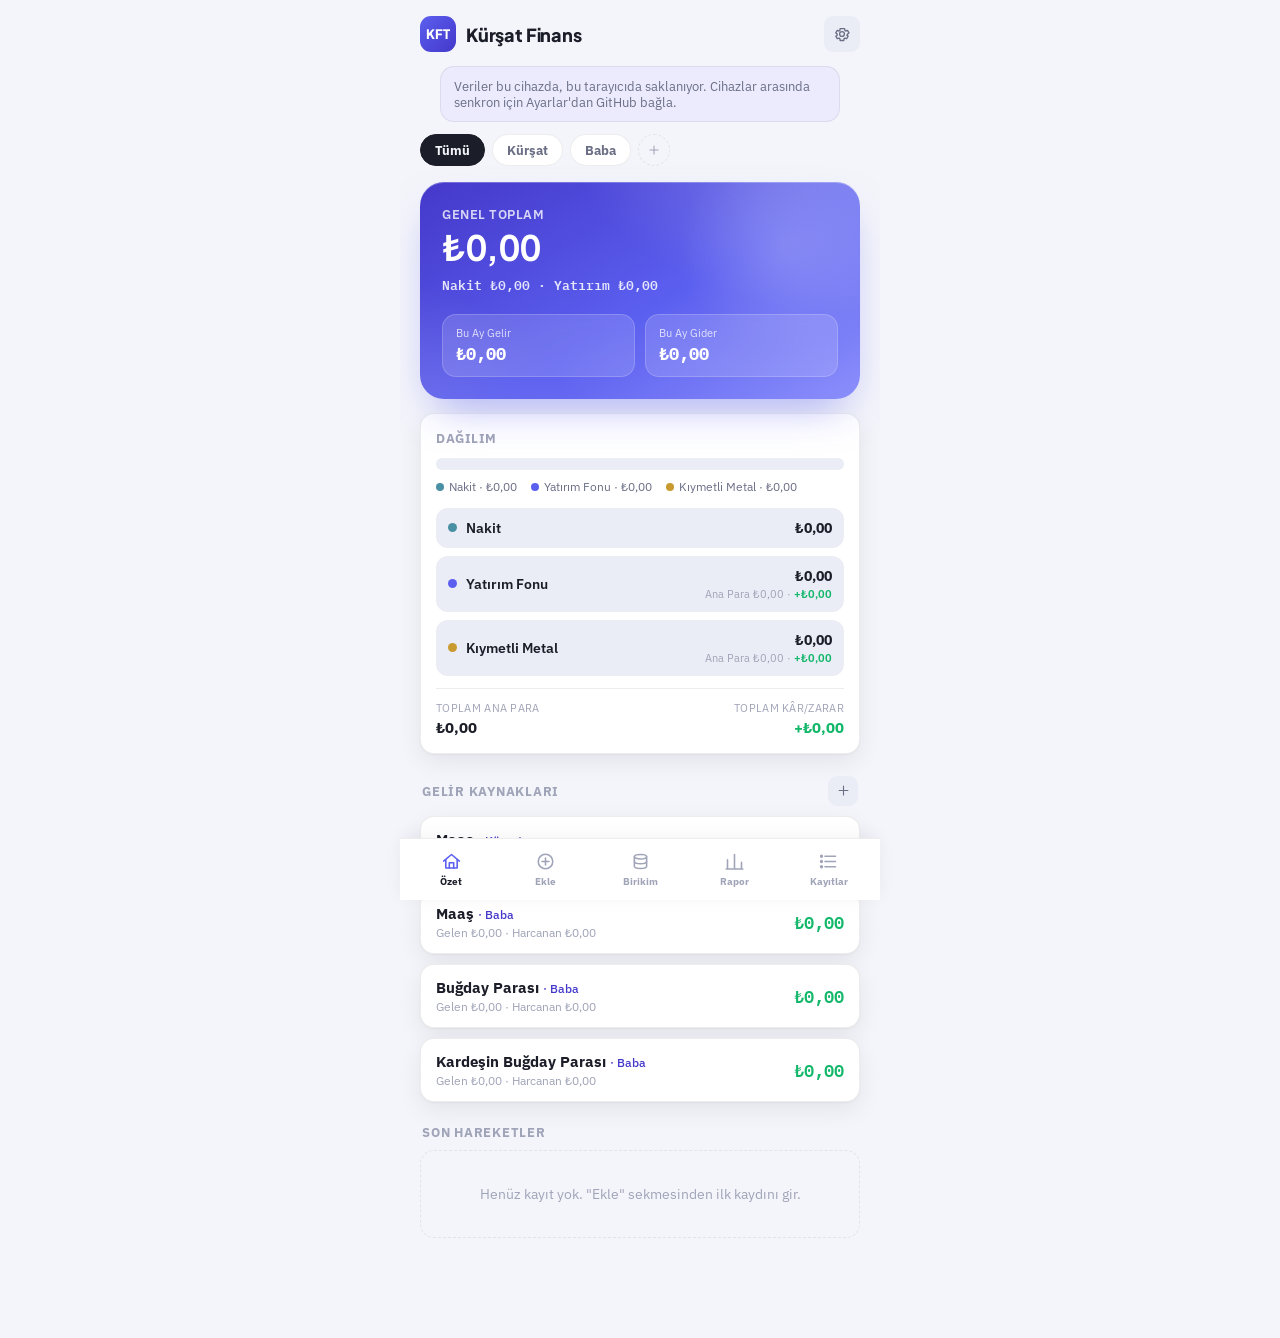
==== index.html @ 7dcbd7bb "Add files via upload" ====
<!doctype html>
<html lang="tr">
<head>
<meta charset="UTF-8">
<meta name="viewport" content="width=device-width, initial-scale=1.0, maximum-scale=1.0, user-scalable=no, viewport-fit=cover">
<meta name="apple-mobile-web-app-capable" content="yes">
<meta name="apple-mobile-web-app-status-bar-style" content="black-translucent">
<meta name="apple-mobile-web-app-title" content="KFT">
<meta name="mobile-web-app-capable" content="yes">
<meta name="theme-color" content="#5B5FEF">
<link rel="apple-touch-icon" href="[data-uri]">
<title>Kürşat Finans Takip</title>
<style>
@import url('https://fonts.googleapis.com/css2?family=Plus+Jakarta+Sans:wght@500;600;700;800&family=IBM+Plex+Sans:wght@400;500;600&family=IBM+Plex+Mono:wght@500;600&display=swap');

:root{
  --bg:#F4F5FA;
  --surface:#FFFFFF;
  --surface-2:#EBEDF6;
  --ink:#1B1D28;
  --ink-soft:#6B6F86;
  --ink-faint:#A0A4B8;
  --hairline:rgba(27,29,40,0.08);
  --accent:#5B5FEF;
  --accent-ink:#4438CA;
  --accent-soft:#ECEBFE;
  --income:#12B76A;
  --income-soft:#E7F9F1;
  --expense:#F04438;
  --expense-soft:#FDECEB;
  --gold:#C99A2E;
  --gold-ink:#8A6A1E;
  --gold-soft:#FBF3DD;
  --cash:#4A90A4;
  --cash-soft:#E6F2F5;
  --radius:20px;
  --radius-sm:14px;
  --shadow:0 1px 2px rgba(16,17,28,0.04), 0 8px 24px rgba(16,17,28,0.07);
  color-scheme: light;
}
@media (prefers-color-scheme: dark){
  :root:not([data-theme="light"]){
    --bg:#12131C;
    --surface:#1B1D2A;
    --surface-2:#242637;
    --ink:#EDEEF7;
    --ink-soft:#9498B0;
    --ink-faint:#5C5F76;
    --hairline:rgba(237,238,247,0.09);
    --accent:#8B8FFB;
    --accent-ink:#B4B7FD;
    --accent-soft:#25275A;
    --income:#3DD68C;
    --income-soft:#123322;
    --expense:#FF6B61;
    --expense-soft:#3A1817;
    --gold:#E4B94F;
    --gold-ink:#F2CD73;
    --gold-soft:#3A2E12;
    --cash:#6FC3D9;
    --cash-soft:#123238;
    --shadow:0 1px 2px rgba(0,0,0,0.35), 0 10px 30px rgba(0,0,0,0.4);
    color-scheme: dark;
  }
}
:root[data-theme="dark"]{
  --bg:#12131C;
  --surface:#1B1D2A;
  --surface-2:#242637;
  --ink:#EDEEF7;
  --ink-soft:#9498B0;
  --ink-faint:#5C5F76;
  --hairline:rgba(237,238,247,0.09);
  --accent:#8B8FFB;
  --accent-ink:#B4B7FD;
  --accent-soft:#25275A;
  --income:#3DD68C;
  --income-soft:#123322;
  --expense:#FF6B61;
  --expense-soft:#3A1817;
  --gold:#E4B94F;
  --gold-ink:#F2CD73;
  --gold-soft:#3A2E12;
  --cash:#6FC3D9;
  --cash-soft:#123238;
  --shadow:0 1px 2px rgba(0,0,0,0.35), 0 10px 30px rgba(0,0,0,0.4);
  color-scheme: dark;
}

*{box-sizing:border-box;}
html,body{margin:0;padding:0;}
body{
  background:var(--bg);
  color:var(--ink);
  font-family:'IBM Plex Sans', system-ui, sans-serif;
  -webkit-font-smoothing:antialiased;
  padding-bottom: env(safe-area-inset-bottom);
}
.num{font-family:'IBM Plex Mono', ui-monospace, monospace; font-variant-numeric: tabular-nums; font-feature-settings:"tnum" 1;}
h1,h2,h3,.display{font-family:'Plus Jakarta Sans', system-ui, sans-serif; font-weight:700;}

#app{max-width:480px;margin:0 auto;min-height:100vh;position:relative;display:flex;flex-direction:column;}

.topbar{
  display:flex;align-items:center;justify-content:space-between;
  padding:16px 20px 10px;
}
.brand{display:flex;align-items:center;gap:10px;}
.brand-mark{
  width:36px;height:36px;border-radius:11px;background:linear-gradient(135deg, var(--accent), var(--accent-ink));color:#fff;
  display:flex;align-items:center;justify-content:center;font-family:'Plus Jakarta Sans',sans-serif;font-weight:800;font-size:13px;flex:none;letter-spacing:0.02em;
}
.brand-name{font-family:'Plus Jakarta Sans',sans-serif;font-weight:800;font-size:18px;letter-spacing:-0.01em;}
.topbar .icon-btn{width:36px;height:36px;}
.topbar .icon-btn svg{width:18px;height:18px;}

main{flex:1;padding:4px 20px 100px;overflow-x:hidden;}
.view{display:none;}
.view.active{display:block;animation:fadein .18s ease;}
@keyframes fadein{from{opacity:0;transform:translateY(4px)}to{opacity:1;transform:none}}

.section-title{
  font-size:12.5px;font-weight:700;text-transform:uppercase;letter-spacing:0.06em;
  color:var(--ink-faint);margin:22px 2px 10px;
}
.section-title:first-child{margin-top:6px;}

.hero{
  position:relative; overflow:hidden; isolation:isolate;
  background:
    radial-gradient(130% 160% at 105% -25%, rgba(255,255,255,0.30), rgba(255,255,255,0) 55%),
    radial-gradient(90% 130% at -15% 115%, rgba(255,255,255,0.18), rgba(255,255,255,0) 55%),
    linear-gradient(150deg, var(--accent-ink) 0%, var(--accent) 55%, #8B8FFB 100%);
  color:#fff;border-radius:calc(var(--radius) + 4px);padding:24px 22px 22px;
  box-shadow:0 20px 44px -16px rgba(91,95,239,0.55), inset 0 1px 0 rgba(255,255,255,0.25);
}
.hero::after{
  content:'';
  position:absolute; top:-40%; right:-18%; width:70%; height:140%;
  background:radial-gradient(closest-side, rgba(255,255,255,0.16), rgba(255,255,255,0) 70%);
  pointer-events:none; z-index:0;
}
.hero-label,.hero-amount,.hero-row,.hero-breakdown{position:relative; z-index:1;}
.hero-label{font-size:12.5px;color:rgba(255,255,255,0.78);letter-spacing:0.04em;text-transform:uppercase;font-weight:600;}
.hero-amount{font-size:35px;font-weight:700;margin-top:6px;line-height:1.1;letter-spacing:-0.01em;font-family:'Plus Jakarta Sans',sans-serif;}
.hero-breakdown{font-size:13px;color:rgba(255,255,255,0.85);margin-top:7px;font-weight:600;}
.hero-row{display:flex;gap:10px;margin-top:18px;}
.hero-stat{
  flex:1;background:rgba(255,255,255,0.14);border:1px solid rgba(255,255,255,0.18);
  border-radius:14px;padding:11px 13px;backdrop-filter:blur(8px);-webkit-backdrop-filter:blur(8px);
}
.hero-stat .l{font-size:11px;color:rgba(255,255,255,0.78);}
.hero-stat .v{font-size:16.5px;font-weight:700;margin-top:3px;}

.pot-grid{display:flex;flex-direction:column;gap:10px;}
.pot-card{
  background:var(--surface);border:1px solid var(--hairline);border-radius:var(--radius-sm);
  padding:13px 15px;box-shadow:var(--shadow);
  display:flex;align-items:center;justify-content:space-between;gap:10px;
}
.pot-name{font-weight:700;font-size:14.5px;}
.pot-person{font-weight:500;color:var(--accent-ink);font-size:11.5px;}
.pot-sub{font-size:11.5px;color:var(--ink-faint);margin-top:2px;}
.pot-balance{font-size:17px;font-weight:600;white-space:nowrap;}
.pot-balance.neg{color:var(--expense);}
.pot-balance.pos{color:var(--income);}

.empty{
  text-align:center;padding:34px 16px;color:var(--ink-faint);font-size:13.5px;
  border:1px dashed var(--hairline);border-radius:var(--radius-sm);
}

.tx-list{display:flex;flex-direction:column;}
.tx-row{
  display:flex;align-items:center;gap:12px;padding:11px 2px;border-bottom:1px solid var(--hairline);
  cursor:pointer;
}
.tx-row:last-child{border-bottom:none;}
.tx-dot{width:9px;height:9px;border-radius:50%;flex:none;}
.tx-dot.income{background:var(--income);}
.tx-dot.expense{background:var(--expense);}
.tx-main{flex:1;min-width:0;}
.tx-label{font-size:14px;font-weight:600;white-space:nowrap;overflow:hidden;text-overflow:ellipsis;}
.tx-sub{font-size:11.5px;color:var(--ink-faint);margin-top:1px;white-space:nowrap;overflow:hidden;text-overflow:ellipsis;}
.tx-amount{font-size:14.5px;font-weight:600;white-space:nowrap;flex:none;}
.tx-amount.income{color:var(--income);}
.tx-amount.expense{color:var(--expense);}
.month-header{font-size:11.5px;font-weight:700;color:var(--ink-faint);text-transform:uppercase;letter-spacing:0.05em;margin:18px 2px 6px;}
.month-header:first-child{margin-top:0;}

.segmented{display:flex;background:var(--surface-2);border-radius:12px;padding:3px;gap:3px;}
.segmented button{
  flex:1;border:none;background:transparent;padding:9px 0;border-radius:9px;font-family:inherit;
  font-size:14px;font-weight:700;color:var(--ink-soft);cursor:pointer;
  transition:background .18s ease,color .18s ease,box-shadow .18s ease,transform .18s ease;
}
.segmented button.active{background:var(--surface);color:var(--ink);box-shadow:var(--shadow);}

#birikimSubTabs{padding:4px;border-radius:16px;background:var(--surface-2);border:1px solid var(--hairline);}
#birikimSubTabs button{
  padding:12px 0;border-radius:12px;font-size:14.5px;display:flex;align-items:center;justify-content:center;gap:7px;
}
#birikimSubTabs button .sub-dot{width:8px;height:8px;border-radius:50%;background:currentColor;opacity:0.35;flex:none;transition:opacity .18s ease;}
#birikimSubTabs button.active .sub-dot{opacity:1;}
#birikimSubTabs button[data-sub="metal"].active{background:var(--gold-soft);color:var(--gold-ink);box-shadow:var(--shadow);transform:translateY(-1px);}
#birikimSubTabs button[data-sub="fund"].active{background:var(--accent-soft);color:var(--accent-ink);box-shadow:var(--shadow);transform:translateY(-1px);}

.field{margin-top:16px;}
.field label{display:block;font-size:12.5px;font-weight:700;color:var(--ink-soft);margin-bottom:6px;}
.field input, .field select, .field textarea{
  width:100%;background:var(--surface);border:1px solid var(--hairline);border-radius:var(--radius-sm);
  padding:12px 13px;font-family:'IBM Plex Sans',sans-serif;font-size:15px;color:var(--ink);
}
.field input.num-input{font-family:'IBM Plex Mono',monospace;font-size:19px;font-weight:600;}
input[type="number"]::-webkit-inner-spin-button,
input[type="number"]::-webkit-outer-spin-button{-webkit-appearance:none;margin:0;}
input[type="number"]{-moz-appearance:textfield;appearance:textfield;}
.field select{appearance:none;-webkit-appearance:none;background-image:url("data:image/svg+xml,%3Csvg xmlns='http://www.w3.org/2000/svg' viewBox='0 0 20 20' fill='none' stroke='%236B6F86' stroke-width='2'%3E%3Cpath d='M6 8l4 4 4-4'/%3E%3C/svg%3E");background-repeat:no-repeat;background-position:right 12px center;padding-right:34px;}
.field-hint{font-size:11.5px;color:var(--ink-faint);margin-top:5px;}
.quickadd-toggle{background:none;border:none;color:var(--accent-ink);font-size:12px;font-weight:700;padding:6px 0 0;cursor:pointer;font-family:inherit;}
.quickadd-row{display:none;gap:8px;margin-top:8px;}
.quickadd-row.open{display:flex;}
.quickadd-row input{flex:1;background:var(--surface);border:1px solid var(--hairline);border-radius:10px;padding:9px 11px;font-size:13.5px;color:var(--ink);font-family:inherit;}
.quickadd-row button{border:none;background:var(--ink);color:var(--bg);border-radius:10px;padding:0 14px;font-size:13px;font-weight:700;cursor:pointer;}

.btn-primary{
  width:100%;margin-top:22px;background:var(--accent);color:#fff;border:none;border-radius:var(--radius-sm);
  padding:14px;font-family:'Plus Jakarta Sans',sans-serif;font-size:15.5px;font-weight:700;cursor:pointer;
}
.btn-primary:active{opacity:0.85;}
.btn-primary.expense{background:var(--expense);}
.btn-primary.income{background:var(--income);}
.btn-primary.gold{background:var(--gold);color:#2b2108;}

.chips{display:flex;gap:7px;overflow-x:auto;padding-bottom:2px;}
.chip{
  flex:none;border:1px solid var(--hairline);background:var(--surface);color:var(--ink-soft);
  border-radius:99px;padding:7px 14px;font-size:12.5px;font-weight:700;cursor:pointer;font-family:inherit;white-space:nowrap;
}
.chip.active{background:var(--ink);color:var(--bg);border-color:var(--ink);}
.chip-manage{
  flex:none;border:1px dashed var(--hairline);background:transparent;color:var(--ink-faint);
  border-radius:99px;width:32px;height:32px;display:flex;align-items:center;justify-content:center;cursor:pointer;
}
.chip-manage svg{width:14px;height:14px;}

.stat-row{display:flex;gap:10px;margin-top:2px;}
.stat-tile{flex:1;background:var(--surface);border:1px solid var(--hairline);border-radius:var(--radius-sm);padding:12px 13px;box-shadow:var(--shadow);}
.stat-tile .l{font-size:11px;color:var(--ink-faint);font-weight:700;text-transform:uppercase;letter-spacing:0.04em;}
.stat-tile .v{font-size:16px;font-weight:700;margin-top:4px;}
.stat-tile .v.income{color:var(--income);}
.stat-tile .v.expense{color:var(--expense);}

.bar-row{margin-bottom:14px;}
.bar-top{display:flex;justify-content:space-between;font-size:13px;margin-bottom:6px;}
.bar-top .name{font-weight:600;}
.bar-top .amt{font-weight:600;}
.bar-track{height:9px;background:var(--surface-2);border-radius:99px;overflow:hidden;}
.bar-fill{height:100%;background:var(--accent);border-radius:99px;}
.bar-fill.gold{background:var(--gold);}

.source-card{background:var(--surface);border:1px solid var(--hairline);border-radius:var(--radius-sm);padding:13px 15px;box-shadow:var(--shadow);margin-bottom:10px;}
.source-card .name{font-weight:700;font-size:14px;margin-bottom:10px;}
.source-grid{display:grid;grid-template-columns:1fr 1fr 1fr;gap:6px;}
.source-grid .cell .l{font-size:10px;color:var(--ink-faint);text-transform:uppercase;letter-spacing:0.03em;}
.source-grid .cell .v{font-size:13px;font-weight:700;margin-top:2px;}

.breakdown-card{background:var(--surface);border:1px solid var(--hairline);border-radius:var(--radius-sm);padding:16px 15px;box-shadow:var(--shadow);margin-top:14px;}
.breakdown-card .card-title{font-size:12.5px;font-weight:700;color:var(--ink-faint);text-transform:uppercase;letter-spacing:0.04em;margin-bottom:12px;}
.breakdown-stack{display:flex;height:12px;border-radius:99px;overflow:hidden;background:var(--surface-2);}
.breakdown-stack .seg{height:100%;}
.breakdown-stack .seg.cash{background:var(--cash);}
.breakdown-stack .seg.fund{background:var(--accent);}
.breakdown-stack .seg.metal{background:var(--gold);}
.breakdown-legend{display:flex;flex-wrap:wrap;gap:5px 14px;font-size:11.5px;color:var(--ink-soft);margin:9px 0 14px;}
.breakdown-legend .dot{width:8px;height:8px;border-radius:50%;display:inline-block;margin-right:5px;position:relative;top:0.5px;}
.breakdown-legend .dot.cash{background:var(--cash);}
.breakdown-legend .dot.fund{background:var(--accent);}
.breakdown-legend .dot.metal{background:var(--gold);}
.breakdown-rows{display:flex;flex-direction:column;gap:8px;}
.breakdown-row{display:flex;justify-content:space-between;align-items:center;padding:11px 12px;background:var(--surface-2);border-radius:12px;}
.breakdown-row .label{display:flex;align-items:center;gap:9px;font-weight:600;font-size:13.5px;}
.breakdown-row .label .dot{width:9px;height:9px;border-radius:50%;flex:none;}
.breakdown-row .amounts{text-align:right;}
.breakdown-row .amounts .main{font-weight:700;font-size:14px;}
.breakdown-row .amounts .sub{font-size:11px;color:var(--ink-faint);margin-top:2px;}
.profit-pos{color:var(--income);font-weight:600;}
.profit-neg{color:var(--expense);font-weight:600;}
.breakdown-totals{display:flex;justify-content:space-between;gap:10px;margin-top:12px;padding-top:12px;border-top:1px solid var(--hairline);}
.breakdown-totals .t-item{flex:1;}
.breakdown-totals .t-label{font-size:10.5px;color:var(--ink-faint);text-transform:uppercase;letter-spacing:0.03em;}
.breakdown-totals .t-val{font-size:14.5px;font-weight:700;margin-top:3px;}
.breakdown-source-title{font-size:10.5px;font-weight:700;color:var(--ink-faint);text-transform:uppercase;letter-spacing:0.03em;margin:14px 0 6px;}
.breakdown-source-list{display:flex;flex-direction:column;}
.breakdown-source-row{display:flex;justify-content:space-between;gap:10px;padding:7px 2px;font-size:12.5px;border-bottom:1px solid var(--hairline);}
.breakdown-source-row:last-child{border-bottom:none;}
.breakdown-source-row span:first-child{color:var(--ink-soft);}
.breakdown-source-row span:last-child{font-weight:600;}

.holding-card{background:var(--surface);border:1px solid var(--hairline);border-radius:var(--radius-sm);padding:14px 15px;box-shadow:var(--shadow);margin-bottom:10px;cursor:pointer;}
.holding-top{display:flex;justify-content:space-between;align-items:flex-start;gap:10px;}
.holding-material{font-weight:700;font-size:14.5px;}
.holding-person{font-weight:500;color:var(--accent-ink);font-size:11.5px;}
.holding-sub{font-size:11.5px;color:var(--ink-faint);margin-top:2px;}
.holding-profit{text-align:right;font-weight:700;font-size:14.5px;white-space:nowrap;}
.holding-profit.pos{color:var(--income);}
.holding-profit.neg{color:var(--expense);}
.holding-profit-pct{font-size:11px;font-weight:600;margin-top:1px;}
.holding-bottom{margin-top:12px;padding-top:12px;border-top:1px solid var(--hairline);}
.coin-dot{width:26px;height:26px;border-radius:50%;background:var(--gold-soft);color:var(--gold-ink);display:flex;align-items:center;justify-content:center;flex:none;font-size:13px;}

.cat-row{display:flex;align-items:center;gap:10px;padding:10px 2px;border-bottom:1px solid var(--hairline);}
.cat-row:last-child{border-bottom:none;}
.cat-name{flex:1;font-size:14px;font-weight:600;}
.cat-name.archived{color:var(--ink-faint);text-decoration:line-through;}
.icon-btn{border:none;background:var(--surface-2);color:var(--ink-soft);width:30px;height:30px;border-radius:9px;display:flex;align-items:center;justify-content:center;cursor:pointer;flex:none;}
.icon-btn.danger{color:var(--expense);}
.icon-btn svg{width:15px;height:15px;}
.add-cat-row{display:flex;gap:8px;margin-top:12px;}
.add-cat-row input{flex:1;background:var(--surface);border:1px solid var(--hairline);border-radius:10px;padding:10px 12px;font-size:14px;color:var(--ink);font-family:inherit;}
.add-cat-row button{border:none;background:var(--ink);color:var(--bg);border-radius:10px;padding:0 16px;font-size:13.5px;font-weight:700;cursor:pointer;}

.tabbar{
  position:fixed;left:50%;transform:translateX(-50%);bottom:0;width:100%;max-width:480px;
  display:flex;background:var(--surface);border-top:1px solid var(--hairline);
  padding:7px 4px calc(7px + env(safe-area-inset-bottom));
  box-shadow:0 -2px 16px rgba(0,0,0,0.05);
}
.tab{
  flex:1;display:flex;flex-direction:column;align-items:center;gap:3px;background:none;border:none;
  color:var(--ink-faint);padding:5px 0;cursor:pointer;font-family:inherit;
}
.tab svg{width:21px;height:21px;stroke:currentColor;fill:none;stroke-width:1.8;stroke-linecap:round;stroke-linejoin:round;}
.tab span{font-size:10px;font-weight:700;}
.tab.active{color:var(--ink);}
.tab.active svg{stroke:var(--accent);}

.overlay{
  position:fixed;inset:0;background:rgba(10,10,20,0.45);display:none;align-items:flex-end;justify-content:center;z-index:50;
}
.overlay.open{display:flex;}
.sheet{
  width:100%;max-width:480px;background:var(--bg);border-radius:22px 22px 0 0;padding:10px 20px calc(24px + env(safe-area-inset-bottom));
  max-height:86vh;overflow-y:auto;box-shadow:0 -8px 30px rgba(0,0,0,0.2);
}
.sheet-handle{width:36px;height:4px;background:var(--hairline);border-radius:99px;margin:6px auto 14px;}
.sheet-title{font-family:'Plus Jakarta Sans',sans-serif;font-size:19px;font-weight:800;margin-bottom:4px;}
.sheet-actions{display:flex;gap:10px;margin-top:20px;}
.btn-ghost{flex:1;border:1px solid var(--hairline);background:var(--surface);color:var(--ink);border-radius:var(--radius-sm);padding:12px;font-family:inherit;font-size:14.5px;font-weight:700;cursor:pointer;}
.btn-danger{flex:1;border:none;background:var(--expense);color:#fff;border-radius:var(--radius-sm);padding:12px;font-family:inherit;font-size:14.5px;font-weight:700;cursor:pointer;}

#toast{
  position:fixed;left:50%;bottom:96px;transform:translateX(-50%) translateY(20px);
  background:var(--ink);color:var(--bg);padding:11px 18px;border-radius:99px;font-size:13.5px;font-weight:700;
  opacity:0;pointer-events:none;transition:all .25s ease;z-index:60;box-shadow:var(--shadow);white-space:nowrap;
}
#toast.show{opacity:1;transform:translateX(-50%) translateY(0);}

.banner{
  background:var(--accent-soft);border:1px solid var(--hairline);border-radius:var(--radius-sm);
  padding:11px 13px;font-size:12.5px;color:var(--ink-soft);margin-bottom:16px;display:none;
}
.banner.show{display:block;}

.lock-error{font-size:12.5px;color:var(--expense);margin-top:10px;min-height:16px;}

.settings-section{margin-top:8px;}
.settings-section + .settings-section{margin-top:22px;}
.settings-row{display:flex;flex-direction:column;gap:10px;background:var(--surface);border:1px solid var(--hairline);border-radius:var(--radius-sm);padding:16px;box-shadow:var(--shadow);}
.settings-row .field{margin-top:0;}
.settings-row input[type="text"], .settings-row input[type="password"]{
  width:100%;background:var(--bg);border:1px solid var(--hairline);border-radius:10px;
  padding:11px 12px;font-family:'IBM Plex Sans',sans-serif;font-size:14px;color:var(--ink);
}
.settings-subhead{font-size:12px;font-weight:700;color:var(--accent-ink);margin:14px 0 8px;}
.settings-subhead:first-child{margin-top:0;}
</style>

<div id="app">
  <div class="topbar">
    <div class="brand">
      <div class="brand-mark">KFT</div>
      <div class="brand-name">Kürşat Finans</div>
    </div>
    <button type="button" class="icon-btn" id="settingsBtn" title="Ayarlar">
      <svg viewBox="0 0 24 24" fill="none" stroke="currentColor" stroke-width="1.8" stroke-linecap="round" stroke-linejoin="round"><circle cx="12" cy="12" r="3.2"/><path d="M19.4 13.5c.04-.5.04-1 0-1.5l1.9-1.4-2-3.4-2.2.8c-.4-.3-.8-.6-1.3-.8l-.3-2.3H9.5l-.3 2.3c-.5.2-.9.5-1.3.8l-2.2-.8-2 3.4L5.6 12c-.04.5-.04 1 0 1.5l-1.9 1.4 2 3.4 2.2-.8c.4.3.8.6 1.3.8l.3 2.3h4.9l.3-2.3c.5-.2.9-.5 1.3-.8l2.2.8 2-3.4-1.9-1.4Z"/></svg>
    </button>
  </div>

  <main>
    <div id="dbBanner" class="banner" style="margin:0 20px 12px;"></div>

    <!-- ÖZET -->
    <section id="view-ozet" class="view active">
      <div class="chips" id="ozetPersonChips"></div>

      <div class="hero" style="margin-top:14px;">
        <div class="hero-label">Genel Toplam</div>
        <div class="hero-amount num" id="heroTotal">₺0,00</div>
        <div class="hero-breakdown num" id="heroBreakdown">Nakit ₺0,00 · Yatırım ₺0,00</div>
        <div class="hero-row">
          <div class="hero-stat"><div class="l">Bu Ay Gelir</div><div class="v num" id="heroIncomeMonth">₺0,00</div></div>
          <div class="hero-stat"><div class="l">Bu Ay Gider</div><div class="v num" id="heroExpenseMonth">₺0,00</div></div>
        </div>
      </div>

      <div class="breakdown-card" id="breakdownCard"></div>

      <div class="section-title" style="display:flex;align-items:center;justify-content:space-between;">
        <span>Gelir Kaynakları</span>
        <button type="button" class="icon-btn" id="addIncomeTypeQuickBtn" title="Gelir kaynağı ekle" style="margin:0;">
          <svg viewBox="0 0 24 24" fill="none" stroke="currentColor" stroke-width="1.8" stroke-linecap="round"><path d="M12 5v14M5 12h14"/></svg>
        </button>
      </div>
      <div class="pot-grid" id="potGrid"></div>

      <div class="section-title">Son Hareketler</div>
      <div class="tx-list" id="recentList"></div>
    </section>

    <!-- EKLE -->
    <section id="view-ekle" class="view">
      <div class="section-title" style="margin-top:6px;">Yeni Kayıt</div>
      <div class="segmented">
        <button data-mode="gider" class="active" id="modeGiderBtn">Gider</button>
        <button data-mode="gelir" id="modeGelirBtn">Gelir</button>
      </div>

      <form id="entryForm">
        <div class="field">
          <label for="f_person">Kişi</label>
          <select id="f_person"></select>
        </div>

        <div class="field">
          <label for="f_amount">Tutar (₺)</label>
          <input type="number" inputmode="decimal" step="0.01" min="0" id="f_amount" class="num-input" placeholder="0,00" required>
        </div>

        <div class="field" id="expenseCatField">
          <label for="f_category">Gider Kategorisi</label>
          <select id="f_category"></select>
          <button type="button" class="quickadd-toggle" data-qa="expense_categories">+ Yeni kategori</button>
          <div class="quickadd-row" data-qa-row="expense_categories">
            <input type="text" placeholder="Kategori adı" id="qa_expense_categories">
            <button type="button" data-qa-submit="expense_categories">Ekle</button>
          </div>
        </div>

        <div class="field" id="incomeTypeField" style="display:none;">
          <label for="f_incometype">Gelir Türü</label>
          <select id="f_incometype"></select>
          <button type="button" class="quickadd-toggle" data-qa="income_types">+ Yeni gelir türü</button>
          <div class="quickadd-row" data-qa-row="income_types">
            <input type="text" placeholder="Gelir türü adı" id="qa_income_types">
            <button type="button" data-qa-submit="income_types">Ekle</button>
          </div>
        </div>

        <div class="field" id="paidFromField">
          <label for="f_paidfrom">Hangi Kaynaktan Ödendi</label>
          <select id="f_paidfrom"></select>
          <div class="field-hint">Ödeme, seçtiğin gelir kaynağının bakiyesinden düşülür.</div>
        </div>

        <div class="field">
          <label for="f_date">Tarih</label>
          <input type="date" id="f_date" required>
        </div>

        <div class="field">
          <label for="f_note">Not (opsiyonel)</label>
          <input type="text" id="f_note" placeholder="Örn: Eylül ayı elektrik">
        </div>

        <button type="submit" class="btn-primary expense" id="submitBtn">Gideri Kaydet</button>
      </form>
    </section>

    <!-- BİRİKİM -->
    <section id="view-birikim" class="view">
      <div class="chips" id="birikimOverviewPersonChips" style="margin-top:14px;"></div>
      <div class="breakdown-card" id="birikimOverviewCard" style="margin-top:12px;"></div>

      <div class="segmented" id="birikimSubTabs">
        <button type="button" data-sub="metal" class="active"><span class="sub-dot"></span>Kıymetli Maden</button>
        <button type="button" data-sub="fund"><span class="sub-dot"></span>Yatırım Fonları</button>
      </div>

      <div id="birikimMetalPane">
        <div class="chips" id="birikimPersonChips" style="margin-top:14px;"></div>

        <div class="stat-row" style="margin-top:16px;">
          <div class="stat-tile"><div class="l">Maliyet</div><div class="v num" id="bMaliyet">₺0,00</div></div>
          <div class="stat-tile"><div class="l">Güncel Değer</div><div class="v num" id="bDeger">₺0,00</div></div>
          <div class="stat-tile"><div class="l">Kar/Zarar</div><div class="v num" id="bKar">₺0,00</div></div>
        </div>

        <div style="display:flex;gap:10px;margin-top:18px;">
          <button type="button" class="btn-primary gold" id="addHoldingBtn" style="flex:1;margin-top:0;">+ Yeni Varlık Ekle</button>
          <button type="button" class="btn-ghost" id="updatePricesBtn" style="flex:1;margin-top:0;">Fiyatları Güncelle</button>
        </div>

        <div class="section-title">Materyale Göre Dağılım</div>
        <div id="materialBars"></div>

        <div class="section-title">Varlıklarım</div>
        <div class="chips" id="holdingsFilterChips" style="margin-bottom:10px;"></div>
        <div id="holdingsList"></div>
      </div>

      <div id="birikimFundPane" style="display:none;">
        <div class="chips" id="fundPersonChips" style="margin-top:14px;"></div>

        <div class="stat-row" style="margin-top:16px;">
          <div class="stat-tile"><div class="l">Elde Kalan Adet</div><div class="v num" id="fAdet">0</div></div>
          <div class="stat-tile"><div class="l">Maliyet</div><div class="v num" id="fMaliyet">₺0,00</div></div>
          <div class="stat-tile"><div class="l">Güncel Değer</div><div class="v num" id="fDeger">₺0,00</div></div>
        </div>
        <div class="stat-row" style="margin-top:10px;">
          <div class="stat-tile"><div class="l">Gerçekleşmemiş K/Z</div><div class="v num" id="fUnrealized">₺0,00</div></div>
          <div class="stat-tile"><div class="l">Gerçekleşen Net Kâr</div><div class="v num" id="fRealized">₺0,00</div></div>
        </div>

        <div style="display:flex;gap:10px;margin-top:18px;">
          <button type="button" class="btn-primary gold" id="addFundLotBtn" style="flex:1;margin-top:0;">+ Alış Ekle</button>
          <button type="button" class="btn-ghost" id="addFundSaleBtn" style="flex:1;margin-top:0;">Satış Ekle</button>
        </div>
        <button type="button" class="btn-ghost" id="updateFundPriceBtn" style="width:100%;margin-top:10px;">Güncel Fon Fiyatını Güncelle</button>

        <div class="section-title">Fona Göre Dağılım</div>
        <div id="fundBars"></div>

        <div class="section-title">Alışlarım</div>
        <div id="fundLotsList"></div>

        <div class="section-title">Satışlarım</div>
        <div id="fundSalesList"></div>
      </div>
    </section>

    <!-- RAPOR -->
    <section id="view-rapor" class="view">
      <div class="chips" id="raporPersonChips"></div>

      <div class="section-title">Dönem</div>
      <div class="chips" id="periodChips">
        <button class="chip" data-period="thisMonth">Bu Ay</button>
        <button class="chip" data-period="lastMonth">Geçen Ay</button>
        <button class="chip" data-period="thisYear">Bu Yıl</button>
        <button class="chip" data-period="all">Tümü</button>
      </div>

      <div class="stat-row" style="margin-top:16px;">
        <div class="stat-tile"><div class="l">Gelir</div><div class="v num income" id="repIncome">₺0,00</div></div>
        <div class="stat-tile"><div class="l">Gider</div><div class="v num expense" id="repExpense">₺0,00</div></div>
        <div class="stat-tile"><div class="l">Net</div><div class="v num" id="repNet">₺0,00</div></div>
      </div>

      <div class="section-title">Nereye Gitti — Kategoriye Göre</div>
      <div id="categoryBars"></div>

      <div class="section-title">Kaynağa Göre</div>
      <div id="sourceCards"></div>

      <div class="section-title">Bankaya Göre Dağılım (Kıymetli Maden)</div>
      <div id="bankBars"></div>
    </section>

    <!-- KAYITLAR -->
    <section id="view-kayitlar" class="view">
      <div class="chips" id="kayitlarPersonChips"></div>

      <div class="section-title">Filtre</div>
      <div class="chips" id="recordChips">
        <button class="chip active" data-rf="all">Tümü</button>
        <button class="chip" data-rf="gelir">Gelir</button>
        <button class="chip" data-rf="gider">Gider</button>
      </div>
      <div id="recordsList" style="margin-top:14px;"></div>
    </section>
  </main>

  <nav class="tabbar">
    <button class="tab active" data-view="ozet">
      <svg viewBox="0 0 24 24"><path d="M3 11.5 12 4l9 7.5"/><path d="M5.5 10v9.5h13V10"/><path d="M9.5 19.5v-6h5v6"/></svg>
      <span>Özet</span>
    </button>
    <button class="tab" data-view="ekle">
      <svg viewBox="0 0 24 24"><circle cx="12" cy="12" r="8.3"/><path d="M12 8v8M8 12h8"/></svg>
      <span>Ekle</span>
    </button>
    <button class="tab" data-view="birikim">
      <svg viewBox="0 0 24 24"><ellipse cx="12" cy="6.5" rx="7" ry="2.6"/><path d="M5 6.5v5.4c0 1.4 3.1 2.6 7 2.6s7-1.2 7-2.6V6.5"/><path d="M5 11.9v5.4c0 1.4 3.1 2.6 7 2.6s7-1.2 7-2.6v-5.4"/></svg>
      <span>Birikim</span>
    </button>
    <button class="tab" data-view="rapor">
      <svg viewBox="0 0 24 24"><path d="M4 20V10M12 20V4M20 20v-7"/><path d="M2.5 20.5h19"/></svg>
      <span>Rapor</span>
    </button>
    <button class="tab" data-view="kayitlar">
      <svg viewBox="0 0 24 24"><path d="M8 6h12M8 12h12M8 18h12"/><circle cx="4" cy="6" r="1"/><circle cx="4" cy="12" r="1"/><circle cx="4" cy="18" r="1"/></svg>
      <span>Kayıtlar</span>
    </button>
  </nav>
</div>

<div class="overlay" id="sheetOverlay">
  <div class="sheet" id="sheetContent"></div>
</div>

<div id="toast"></div>

<script>
(function(){
  "use strict";

  // ---------- storage layer ----------
  var LOCAL_PREFIX = 'kft_v1_';
  var GH_CFG_KEY = 'kft_github_cfg_v1';
  var COLLECTIONS = ['people','income_types','expense_categories','income_entries','expense_entries','savings_holdings','material_prices','fund_lots','fund_sales','fund_prices'];

  function getGithubConfig(){
    try{ var raw = window.localStorage.getItem(GH_CFG_KEY); return raw ? JSON.parse(raw) : null; }catch(e){ return null; }
  }
  function setGithubConfig(cfg){ try{ window.localStorage.setItem(GH_CFG_KEY, JSON.stringify(cfg)); }catch(e){} }
  function clearGithubConfig(){ try{ window.localStorage.removeItem(GH_CFG_KEY); }catch(e){} }

  function utf8ToB64(str){ return btoa(unescape(encodeURIComponent(str))); }
  function b64ToUtf8(b64){ return decodeURIComponent(escape(atob(b64.replace(/\n/g,'')))); }

  function GithubApi(cfg){
    this.cfg = cfg; // {owner, repo, token, path}
    this.sha = null;
  }
  GithubApi.prototype._url = function(){
    return 'https://api.github.com/repos/'+encodeURIComponent(this.cfg.owner)+'/'+encodeURIComponent(this.cfg.repo)+'/contents/'+encodeURIComponent(this.cfg.path || 'data.json');
  };
  GithubApi.prototype._headers = function(){
    return {
      'Authorization': 'Bearer '+this.cfg.token,
      'Accept': 'application/vnd.github+json',
      'X-GitHub-Api-Version': '2022-11-28'
    };
  };
  GithubApi.prototype.testConnection = async function(){
    let res;
    try{
      res = await fetch('https://api.github.com/repos/'+encodeURIComponent(this.cfg.owner)+'/'+encodeURIComponent(this.cfg.repo), {headers: this._headers()});
    }catch(e){ return {ok:false, error:'Bağlantı kurulamadı (internet?)'}; }
    if(res.status===404) return {ok:false, error:'Repo bulunamadı — kullanıcı adı/repo adını kontrol et'};
    if(res.status===401) return {ok:false, error:'Token geçersiz'};
    if(!res.ok) return {ok:false, error:'Hata: '+res.status};
    const json = await res.json();
    const perms = json.permissions || {};
    if(perms.push === false) return {ok:false, error:'Token bu repoya yazma izni vermiyor'};
    return {ok:true};
  };
  GithubApi.prototype.fetchData = async function(){
    const res = await fetch(this._url(), {headers: this._headers()});
    if(res.status === 404){ this.sha = null; return null; }
    if(!res.ok){ throw new Error('GitHub okuma hatası: '+res.status); }
    const json = await res.json();
    this.sha = json.sha;
    if(!json.content) return null;
    const text = b64ToUtf8(json.content);
    try{ return JSON.parse(text); }catch(e){ throw new Error('data.json bozuk görünüyor'); }
  };
  GithubApi.prototype.saveData = async function(dataObj){
    const body = { message: 'KFT güncelleme '+new Date().toISOString(), content: utf8ToB64(JSON.stringify(dataObj, null, 2)) };
    if(this.sha) body.sha = this.sha;
    const res = await fetch(this._url(), {
      method: 'PUT',
      headers: Object.assign({'Content-Type':'application/json'}, this._headers()),
      body: JSON.stringify(body)
    });
    if(res.status === 409){ const err = new Error('conflict'); err.conflict = true; throw err; }
    if(!res.ok){
      let msg = 'GitHub yazma hatası: '+res.status;
      try{ const j = await res.json(); if(j && j.message) msg += ' — '+j.message; }catch(e){}
      throw new Error(msg);
    }
    const json = await res.json();
    this.sha = json.content.sha;
  };

  function emptyMem(){
    var m = {};
    COLLECTIONS.forEach(function(c){ m[c] = []; });
    return m;
  }

  function StoreLayer(gh){
    this.gh = gh || null;
    this.mem = emptyMem();
    if(!this.gh){
      var self = this;
      COLLECTIONS.forEach(function(col){
        try{
          var raw = window.localStorage.getItem(LOCAL_PREFIX+col);
          self.mem[col] = raw ? JSON.parse(raw) : [];
        }catch(e){ self.mem[col] = []; }
      });
    }
  }
  StoreLayer.prototype.initFromGithub = async function(){
    const data = await this.gh.fetchData();
    var self = this;
    COLLECTIONS.forEach(function(col){
      self.mem[col] = (data && Array.isArray(data[col])) ? data[col] : [];
    });
  };
  StoreLayer.prototype._persist = async function(col){
    if(this.gh){
      try{
        await this.gh.saveData(this.mem);
      }catch(e){
        if(e && e.conflict){
          toast('Başka bir cihazdan güncelleme geldi, senkronize ediliyor…');
          try{ await this.initFromGithub(); await loadAll(); renderView(S.view); }catch(e2){}
        } else {
          console.error('github save failed', e);
          toast('GitHub\'a kaydedilemedi — bağlantını kontrol et');
        }
        throw e;
      }
      return;
    }
    try{ window.localStorage.setItem(LOCAL_PREFIX+col, JSON.stringify(this.mem[col])); }catch(e){ console.error('localStorage save failed', e); }
  };
  StoreLayer.prototype.list = async function(col){
    return this.mem[col].slice();
  };
  StoreLayer.prototype.add = async function(col, data){
    const body = Object.assign({}, data, {createdAt: new Date().toISOString()});
    const id = 'm' + Date.now().toString(36) + Math.random().toString(36).slice(2,8);
    const row = Object.assign({id}, body);
    this.mem[col].push(row);
    await this._persist(col);
    return row;
  };
  StoreLayer.prototype.update = async function(col, id, data){
    const arr = this.mem[col]; const i = arr.findIndex(x=>x.id===id);
    if(i>-1){ Object.assign(arr[i], data); await this._persist(col); }
  };
  StoreLayer.prototype.remove = async function(col, id){
    this.mem[col] = this.mem[col].filter(x=>x.id!==id);
    await this._persist(col);
  };

  // ---------- app state ----------
  const S = {
    store:null,
    people:[], incomeTypes:[], expenseCategories:[], incomeEntries:[], expenseEntries:[], savingsHoldings:[], materialPrices:[],
    fundLots:[], fundSales:[], fundPrices:[],
    view:'ozet', addMode:'gider', addPersonId:null,
    ozetPerson:'all', raporPerson:'all', kayitlarPerson:'all', birikimPerson:'all', fundPerson:'all', birikimOverviewPerson:'all',
    reportPeriod:'thisMonth', recordFilter:'all', holdingsFilter:'all', birikimSubView:'metal',
    raporExpandedTypes:{}, // {incomeTypeId: true} -- which "Kaynağa Göre" cards are expanded to show their hareketler
    editing:null // {kind:'gelir'|'gider'|'varlik', id}
  };

  const $ = sel => document.querySelector(sel);
  const $$ = sel => Array.from(document.querySelectorAll(sel));

  function fmt(n){
    n = Number(n)||0;
    return n.toLocaleString('tr-TR', {style:'currency', currency:'TRY', maximumFractionDigits:2, minimumFractionDigits:2});
  }
  function fmtNum(n, digits){
    n = Number(n)||0;
    return n.toLocaleString('tr-TR', {maximumFractionDigits: digits==null?2:digits, minimumFractionDigits:0});
  }
  function todayStr(){
    const d = new Date();
    const pad = x => String(x).padStart(2,'0');
    return d.getFullYear()+'-'+pad(d.getMonth()+1)+'-'+pad(d.getDate());
  }
  function monthLabel(dateStr){
    const [y,m] = dateStr.split('-').map(Number);
    const d = new Date(y, m-1, 1);
    return d.toLocaleDateString('tr-TR', {month:'long', year:'numeric'});
  }
  function dayLabel(dateStr){
    const [y,m,d] = dateStr.split('-').map(Number);
    return new Date(y,m-1,d).toLocaleDateString('tr-TR', {day:'numeric', month:'short'});
  }
  function toast(msg){
    const t = $('#toast');
    t.textContent = msg;
    t.classList.add('show');
    clearTimeout(toast._t);
    toast._t = setTimeout(()=>t.classList.remove('show'), 1800);
  }
  function esc(s){
    return String(s==null?'':s).replace(/[&<>"']/g, c=>({'&':'&amp;','<':'&lt;','>':'&gt;','"':'&quot;',"'":'&#39;'}[c]));
  }
  function personName(id){
    const p = S.people.find(x=>x.id===id);
    return p ? p.name : '—';
  }

  // ---------- period ranges ----------
  function periodRange(period){
    const now = new Date();
    const y = now.getFullYear(), m = now.getMonth();
    const pad = x => String(x).padStart(2,'0');
    function ymd(yy,mm,dd){ return yy+'-'+pad(mm+1)+'-'+pad(dd); }
    if(period==='thisMonth'){
      const last = new Date(y, m+1, 0).getDate();
      return [ymd(y,m,1), ymd(y,m,last)];
    }
    if(period==='lastMonth'){
      const pm = m===0?11:m-1, py = m===0?y-1:y;
      const last = new Date(py, pm+1, 0).getDate();
      return [ymd(py,pm,1), ymd(py,pm,last)];
    }
    if(period==='thisYear'){
      return [y+'-01-01', y+'-12-31'];
    }
    return [null,null];
  }
  function inRange(dateStr, range){
    if(!range[0]) return true;
    return dateStr >= range[0] && dateStr <= range[1];
  }

  // ---------- data load ----------
  var COLLECTION_STATE_KEY = {
    people:'people', income_types:'incomeTypes', expense_categories:'expenseCategories',
    income_entries:'incomeEntries', expense_entries:'expenseEntries', savings_holdings:'savingsHoldings',
    material_prices:'materialPrices', fund_lots:'fundLots', fund_sales:'fundSales', fund_prices:'fundPrices'
  };
  async function loadAll(){
    const results = await Promise.all(COLLECTIONS.map(c=>S.store.list(c)));
    COLLECTIONS.forEach(function(col, i){
      const key = COLLECTION_STATE_KEY[col];
      if(key) S[key] = results[i];
    });
    if(!S.addPersonId || !S.people.find(p=>p.id===S.addPersonId)){
      const active = S.people.find(p=>!p.archived);
      S.addPersonId = active ? active.id : (S.people[0] ? S.people[0].id : null);
    }
  }

  async function seedIfNeeded(){
    if(S.people.length===0){
      const p1 = await S.store.add('people', {name:'Kürşat', archived:false});
      const p2 = await S.store.add('people', {name:'Baba', archived:false});
      S.people.push(p1, p2);
    }
    if(S.incomeTypes.length===0 && S.people.length>0){
      const me = S.people[0], baba = S.people[1] || S.people[0];
      const defs = [
        {name:'Maaş', personId: me.id},
        {name:'Maaş', personId: baba.id},
        {name:'Buğday Parası', personId: baba.id},
        {name:'Kardeşin Buğday Parası', personId: baba.id}
      ];
      for(const d of defs){
        const row = await S.store.add('income_types', Object.assign({archived:false}, d));
        S.incomeTypes.push(row);
      }
    }
    if(S.expenseCategories.length===0){
      const defaults = ['Harçlık','Elektrik Faturası','Su Faturası'];
      for(const name of defaults){
        const row = await S.store.add('expense_categories', {name, archived:false});
        S.expenseCategories.push(row);
      }
    }
    if(!S.addPersonId && S.people[0]) S.addPersonId = S.people[0].id;
  }

  // ---------- derived ----------
  function potBalance(typeId){
    const income = S.incomeEntries.filter(e=>e.typeId===typeId).reduce((a,e)=>a+Number(e.amount||0),0);
    const spent = S.expenseEntries.filter(e=>e.paidFromTypeId===typeId).reduce((a,e)=>a+Number(e.amount||0),0);
    return {income, spent, balance: income-spent};
  }
  function totalBalance(personFilter){
    let types = S.incomeTypes;
    if(personFilter && personFilter!=='all') types = types.filter(t=>t.personId===personFilter);
    const ids = types.map(t=>t.id);
    const income = S.incomeEntries.filter(e=>ids.includes(e.typeId)).reduce((a,e)=>a+Number(e.amount||0),0);
    const expense = S.expenseEntries.filter(e=>ids.includes(e.paidFromTypeId)).reduce((a,e)=>a+Number(e.amount||0),0);
    return {income, expense, balance: income-expense};
  }
  // current value of every investment (precious-metal holding + remaining fund lot) owned by this person
  // (or everyone, when personFilter is 'all') -- used for the Özet hero's "Genel Toplam" (nakit + yatırım).
  function totalInvestmentValue(personFilter){
    return investmentBreakdown(personFilter).investValue;
  }
  // full nakit / yatırım fonu / kıymetli metal dağılımı + her birinin ana para / kâr ayrımı
  // (Özet hero'nun altındaki "Dağılım" dashboard'u için).
  function investmentBreakdown(personFilter){
    const cash = totalBalance(personFilter).balance;
    let fundCost = 0, fundValue = 0;
    S.fundLots.forEach(function(l){
      if(personFilter && personFilter!=='all' && l.personId!==personFilter) return;
      const m = fundLotMetrics(l);
      fundCost += m.cost; fundValue += m.value;
    });
    let metalCost = 0, metalValue = 0;
    S.savingsHoldings.forEach(function(h){
      if(personFilter && personFilter!=='all' && h.personId!==personFilter) return;
      const m = holdingMetrics(h);
      metalCost += m.cost; metalValue += m.value;
    });
    const fundProfit = fundValue - fundCost;
    const metalProfit = metalValue - metalCost;
    const investValue = fundValue + metalValue;
    const investCost = fundCost + metalCost;
    const investProfit = fundProfit + metalProfit;
    const grandTotal = cash + investValue;
    const totalPrincipal = cash + investCost;
    return {
      cash,
      fundCost, fundValue, fundProfit,
      metalCost, metalValue, metalProfit,
      investValue, investCost, investProfit,
      grandTotal, totalPrincipal
    };
  }
  function unifiedEntries(personFilter){
    let inc = S.incomeEntries.map(e=>({
      id:e.id, kind:'gelir', label:e.typeName||'—', sub:e.note||'', amount:Number(e.amount||0),
      date:e.date, note:e.note||'', createdAt:e.createdAt||'', personId:e.personId, personName:e.personName||'', raw:e
    }));
    let exp = S.expenseEntries.map(e=>({
      id:e.id, kind:'gider', label:e.categoryName||'—', sub:(e.paidFromTypeName?('Kaynak: '+e.paidFromTypeName):'') + (e.note?(' · '+e.note):''),
      amount:Number(e.amount||0), date:e.date, note:e.note||'', createdAt:e.createdAt||'', personId:e.personId, personName:e.personName||'', raw:e
    }));
    let all = inc.concat(exp);
    if(personFilter && personFilter!=='all') all = all.filter(e=>e.personId===personFilter);
    return all.sort((a,b)=>{
      if(a.date!==b.date) return a.date < b.date ? 1 : -1;
      return (a.createdAt < b.createdAt) ? 1 : -1;
    });
  }
  // all gelir/gider hareketleri for one income source (gelir kaynağı), newest first,
  // optionally limited to a date range -- used by Rapor's "Kaynağa Göre" cards to show
  // the actual transactions behind a source's dönem geliri/gideri figures.
  function entriesForIncomeType(typeId, range){
    let rows = unifiedEntries('all').filter(function(e){
      return (e.kind==='gelir' && e.raw.typeId===typeId) || (e.kind==='gider' && e.raw.paidFromTypeId===typeId);
    });
    if(range && range[0]) rows = rows.filter(function(e){ return inRange(e.date, range); });
    return rows;
  }
  // ---------- shared material/bank current prices ----------
  function materialPriceKey(material, bank){
    return String(material||'').trim().toLowerCase() + '||' + String(bank||'').trim().toLowerCase();
  }
  function getGroupPrice(material, bank){
    const key = materialPriceKey(material, bank);
    const row = S.materialPrices.find(p=>materialPriceKey(p.material, p.bank)===key);
    return row ? Number(row.price) : null;
  }
  async function setGroupPrice(material, bank, price){
    const key = materialPriceKey(material, bank);
    const existing = S.materialPrices.find(p=>materialPriceKey(p.material, p.bank)===key);
    if(existing){
      const oldPrice = Number(existing.price);
      const data = {price};
      // only move the "previous price" baseline when the price actually changes -- re-saving
      // an unchanged row (e.g. via the single "Kaydet" that saves every row at once) must not
      // reset it, or the son-güncelleme delta would silently disappear.
      if(oldPrice > 0 && oldPrice !== Number(price)){
        data.previousPrice = oldPrice;
        data.previousPriceAt = new Date().toISOString();
      }
      await S.store.update('material_prices', existing.id, data);
      Object.assign(existing, data);
    } else {
      const row = await S.store.add('material_prices', {material, bank, price});
      S.materialPrices.push(row);
    }
  }
  // returns {prev, cur, diff, pct, at} for the last time this material+bank group's shared
  // price actually changed, or null if there's no previous value recorded yet.
  function getGroupPriceDelta(material, bank){
    const key = materialPriceKey(material, bank);
    const row = S.materialPrices.find(p=>materialPriceKey(p.material, p.bank)===key);
    if(!row || row.previousPrice==null) return null;
    const prev = Number(row.previousPrice), cur = Number(row.price);
    if(!(prev > 0)) return null;
    const diff = cur - prev;
    return {prev, cur, diff, pct: diff/prev*100, at: row.previousPriceAt};
  }
  // one-time, safe migration: derive initial shared prices from existing holdings
  // so previously imported/entered data keeps showing the exact same kar/zarar
  // until someone explicitly updates a group's price via "Fiyatları Güncelle".
  async function migrateMaterialPricesIfNeeded(){
    if(S.materialPrices.length > 0 || S.savingsHoldings.length === 0) return;
    const seen = {};
    for(const h of S.savingsHoldings){
      const key = materialPriceKey(h.material, h.bank);
      if(seen[key]) continue;
      seen[key] = true;
      const price = Number(h.currentPrice||0);
      if(price > 0){
        const row = await S.store.add('material_prices', {material: h.material, bank: h.bank, price});
        S.materialPrices.push(row);
      }
    }
  }
  function holdingMetrics(h){
    const qty = Number(h.quantity||0);
    const cost = Number(h.purchasePrice||0) * qty;
    const groupPrice = getGroupPrice(h.material, h.bank);
    const effectivePrice = groupPrice != null ? groupPrice : Number(h.currentPrice||0);
    const value = effectivePrice * qty;
    const profit = value - cost;
    const pct = cost > 0 ? (profit/cost*100) : 0;
    const priceDelta = getGroupPriceDelta(h.material, h.bank);
    const valueDelta = priceDelta ? priceDelta.diff * qty : 0;
    return {cost, value, profit, pct, effectivePrice, hasGroupPrice: groupPrice != null, priceDelta, valueDelta};
  }

  // ---------- investment funds (FIFO + %17.5 stopaj) ----------
  function fundKey(name){ return String(name||'').trim().toLowerCase(); }
  function getFundPrice(fundName){
    const key = fundKey(fundName);
    const row = S.fundPrices.find(p=>fundKey(p.fundName)===key);
    return row ? Number(row.price) : null;
  }
  async function setFundPrice(fundName, price){
    const key = fundKey(fundName);
    const existing = S.fundPrices.find(p=>fundKey(p.fundName)===key);
    if(existing){
      const oldPrice = Number(existing.price);
      const data = {price};
      if(oldPrice > 0 && oldPrice !== Number(price)){
        data.previousPrice = oldPrice;
        data.previousPriceAt = new Date().toISOString();
      }
      await S.store.update('fund_prices', existing.id, data);
      Object.assign(existing, data);
    } else {
      const row = await S.store.add('fund_prices', {fundName, price});
      S.fundPrices.push(row);
    }
  }
  // returns {prev, cur, diff, pct, at} for the last time this fund's price actually changed,
  // or null if there's no previous value recorded yet.
  function getFundPriceDelta(fundName){
    const key = fundKey(fundName);
    const row = S.fundPrices.find(p=>fundKey(p.fundName)===key);
    if(!row || row.previousPrice==null) return null;
    const prev = Number(row.previousPrice), cur = Number(row.price);
    if(!(prev > 0)) return null;
    const diff = cur - prev;
    return {prev, cur, diff, pct: diff/prev*100, at: row.previousPriceAt};
  }
  function lotRemaining(lot){
    return lot.remainingQuantity!=null ? Number(lot.remainingQuantity) : Number(lot.quantity||0);
  }
  function fundLotMetrics(lot){
    const remaining = lotRemaining(lot);
    const cost = remaining * Number(lot.purchasePrice||0);
    const curPrice = getFundPrice(lot.fundName);
    const value = curPrice != null ? remaining * curPrice : cost;
    const profit = value - cost;
    const priceDelta = getFundPriceDelta(lot.fundName);
    const valueDelta = priceDelta ? priceDelta.diff * remaining : 0;
    return {remaining, cost, value, profit, curPrice, hasPrice: curPrice != null, priceDelta, valueDelta};
  }
  // small "son güncellemeye göre değişim" line shown on holding/fund-lot cards when a previous
  // price is on record for that material+bank group or fund (see getGroupPriceDelta/getFundPriceDelta).
  function priceDeltaLineHtml(priceDelta, valueDelta){
    if(!priceDelta) return '';
    const cls = valueDelta >= 0 ? 'profit-pos' : 'profit-neg';
    const sign = valueDelta >= 0 ? '+' : '';
    const pctSign = priceDelta.pct >= 0 ? '+' : '';
    return '<div style="font-size:11.5px;color:var(--ink-faint);margin-top:8px;">Son fiyat güncellemesine göre: <span class="'+cls+'">'+sign+fmt(valueDelta)+' ('+pctSign+fmtNum(priceDelta.pct,1)+'%)</span></div>';
  }
  function lotIsUntouched(lot){
    return Math.abs(lotRemaining(lot) - Number(lot.quantity||0)) < 1e-9;
  }
  // FIFO consumption: sells the oldest lots first for this person+fund, computes
  // cost basis / gross profit / %17.5 stopaj (only on positive profit) / net profit.
  async function recordFundSale(personId, fundName, sellQty, salePrice, saleDate, note){
    sellQty = Number(sellQty);
    const lots = S.fundLots
      .filter(l=>l.personId===personId && fundKey(l.fundName)===fundKey(fundName) && lotRemaining(l) > 1e-9)
      .slice()
      .sort(function(a,b){
        if(a.purchaseDate !== b.purchaseDate) return a.purchaseDate < b.purchaseDate ? -1 : 1;
        return (a.createdAt||'') < (b.createdAt||'') ? -1 : 1;
      });
    const totalAvailable = lots.reduce(function(s,l){ return s + lotRemaining(l); }, 0);
    if(sellQty <= 0) throw new Error('invalid_qty');
    if(sellQty > totalAvailable + 1e-9){
      const err = new Error('insufficient_units');
      err.available = totalAvailable;
      throw err;
    }
    let toSell = sellQty;
    let costBasis = 0;
    const breakdown = [];
    for(const lot of lots){
      if(toSell <= 1e-9) break;
      const avail = lotRemaining(lot);
      const take = Math.min(avail, toSell);
      costBasis += take * Number(lot.purchasePrice||0);
      breakdown.push({lotId: lot.id, qty: take, purchasePrice: Number(lot.purchasePrice||0), purchaseDate: lot.purchaseDate});
      const newRemaining = avail - take;
      await S.store.update('fund_lots', lot.id, {remainingQuantity: newRemaining});
      lot.remainingQuantity = newRemaining;
      toSell -= take;
    }
    const proceeds = sellQty * Number(salePrice);
    const grossProfit = proceeds - costBasis;
    const stopaj = grossProfit > 0 ? grossProfit * 0.175 : 0;
    const netProfit = grossProfit - stopaj;
    const row = await S.store.add('fund_sales', {
      personId, fundName, quantity: sellQty, salePrice: Number(salePrice), saleDate: saleDate || todayStr(),
      note: note||'', costBasis, proceeds, grossProfit, stopaj, netProfit, lotBreakdown: breakdown
    });
    S.fundSales.push(row);
    return row;
  }
  // reverses a sale: restores remainingQuantity on every lot it consumed, then deletes the sale record.
  async function reverseFundSale(saleId){
    const sale = S.fundSales.find(s=>s.id===saleId);
    if(!sale) return;
    const breakdown = sale.lotBreakdown || [];
    for(const b of breakdown){
      const lot = S.fundLots.find(l=>l.id===b.lotId);
      if(!lot) continue;
      const newRemaining = lotRemaining(lot) + Number(b.qty);
      await S.store.update('fund_lots', lot.id, {remainingQuantity: newRemaining});
      lot.remainingQuantity = newRemaining;
    }
    await S.store.remove('fund_sales', saleId);
    S.fundSales = S.fundSales.filter(s=>s.id!==saleId);
  }

  // ---------- which gelir kaynağı (income source) funded which investment ----------
  // aggregates current cost/value/profit of every precious-metal holding and every
  // remaining (unsold) fund lot that was recorded as funded by this income type,
  // so a "gelir kaynağı" card can show what its money is currently doing in Birikim.
  function incomeTypeInvestmentStats(typeId){
    let cost = 0, value = 0;
    S.savingsHoldings.forEach(function(h){
      if(h.incomeTypeId !== typeId) return;
      const m = holdingMetrics(h);
      cost += m.cost; value += m.value;
    });
    S.fundLots.forEach(function(l){
      if(l.incomeTypeId !== typeId) return;
      const m = fundLotMetrics(l);
      cost += m.cost; value += m.value;
    });
    return {cost: cost, value: value, profit: value - cost, hasInvestment: cost>0 || value>0};
  }
  // investments (holding/fund lot) that aren't tagged to any of the currently-visible income sources
  // (never tagged, or tagged to an archived/deleted one) -- so Gelir Kaynakları's per-source kâr figures
  // can always be reconciled against the Dağılım dashboard's overall total.
  function unassignedInvestmentStats(personFilter, visibleTypes){
    const validIds = new Set((visibleTypes||[]).map(t=>t.id));
    let cost = 0, value = 0;
    S.savingsHoldings.forEach(function(h){
      if(personFilter && personFilter!=='all' && h.personId!==personFilter) return;
      if(h.incomeTypeId && validIds.has(h.incomeTypeId)) return;
      const m = holdingMetrics(h);
      cost += m.cost; value += m.value;
    });
    S.fundLots.forEach(function(l){
      if(personFilter && personFilter!=='all' && l.personId!==personFilter) return;
      if(l.incomeTypeId && validIds.has(l.incomeTypeId)) return;
      const m = fundLotMetrics(l);
      cost += m.cost; value += m.value;
    });
    return {cost: cost, value: value, profit: value - cost, hasInvestment: cost>0 || value>0};
  }
  // Dağılım kartındaki "Toplam Ana Para"nın gelir kaynağına göre kırılımı: her kaynağın nakit bakiyesi
  // + o kaynağın fonladığı yatırımların maliyeti (+ hiçbir kaynağa bağlanmamış yatırımlar için bir satır),
  // böylece satırların toplamı her zaman Toplam Ana Para'ya tam eşit olur.
  function principalBySource(personFilter){
    let types = S.incomeTypes.filter(t=>!t.archived);
    if(personFilter && personFilter!=='all') types = types.filter(t=>t.personId===personFilter);
    const rows = types.map(function(t){
      const cash = potBalance(t.id).balance;
      const inv = incomeTypeInvestmentStats(t.id);
      return {name: t.name+' · '+personName(t.personId), amount: cash + inv.cost, profit: inv.profit, hasInvestment: inv.hasInvestment};
    });
    const unassigned = unassignedInvestmentStats(personFilter, types);
    if(Math.abs(unassigned.cost) > 0.005) rows.push({name:'Kaynağı Belirtilmemiş Yatırımlar', amount: unassigned.cost, profit: unassigned.profit, hasInvestment: unassigned.hasInvestment});
    return rows.filter(function(r){ return Math.abs(r.amount) > 0.005; }).sort(function(a,b){ return b.amount - a.amount; });
  }
  // <select> options for "which gelir kaynağı funded this investment" pickers, scoped to one person
  function fundingIncomeTypeOptionsHtml(personId, selectedId){
    const types = S.incomeTypes.filter(function(t){ return !t.archived && t.personId===personId; });
    let html = '<option value=""'+(!selectedId?' selected':'')+'>— Belirtilmedi —</option>';
    html += types.map(function(t){
      const b = potBalance(t.id);
      return '<option value="'+t.id+'"'+(t.id===selectedId?' selected':'')+'>'+esc(t.name)+' — bakiye '+fmt(b.balance)+'</option>';
    }).join('');
    return html;
  }

  // ---------- person chips (shared renderer) ----------
  function renderPersonChips(containerId, current, onChange){
    const el = $('#'+containerId);
    const active = S.people.filter(p=>!p.archived);
    let html = '<button type="button" class="chip'+(current==='all'?' active':'')+'" data-pf="all">Tümü</button>';
    html += active.map(p=>'<button type="button" class="chip'+(current===p.id?' active':'')+'" data-pf="'+p.id+'">'+esc(p.name)+'</button>').join('');
    html += '<button type="button" class="chip-manage" title="Kişileri Yönet (ekle/sil)">'
      + '<svg viewBox="0 0 24 24" fill="none" stroke="currentColor" stroke-width="1.8" stroke-linecap="round"><path d="M12 5v14M5 12h14"/></svg>'
      + '</button>';
    el.innerHTML = html;
    el.querySelectorAll('.chip').forEach(btn=>{
      btn.addEventListener('click', ()=>{ onChange(btn.dataset.pf); });
    });
    el.querySelector('.chip-manage').addEventListener('click', ()=> openPeopleManageSheet());
  }

  function openPeopleManageSheet(){
    const overlay = $('#sheetOverlay');
    const content = $('#sheetContent');

    function renderInner(){
      let html = '<div class="sheet-handle"></div><div class="sheet-title">Kişileri Yönet</div>';
      html += '<div class="field-hint" style="margin-bottom:12px;">Buradaki kişiler; Özet, Ekle, Birikim, Rapor ve Kayıtlar\'da kullanılır.</div>';
      html += S.people.map(p=>settingsCatRowHtml(p,'people')).join('') || '<div class="empty">Kişi yok.</div>';
      html += '<div class="add-cat-row"><input type="text" id="pm_newPerson" placeholder="Yeni kişi adı"><button type="button" id="pm_addPersonBtn">Ekle</button></div>';
      content.innerHTML = html;

      bindSettingsCatRows(content, 'people', function(){
        renderInner();
        renderView(S.view);
      });

      $('#pm_addPersonBtn').addEventListener('click', async ()=>{
        const input = $('#pm_newPerson');
        const name = input.value.trim();
        if(!name) return;
        try{
          const row = await S.store.add('people', {name, archived:false});
          S.people.push(row);
          renderInner();
          renderView(S.view);
        } catch(e){
          console.error('add person failed', e);
          toast('Eklenemedi, tekrar dene');
        }
      });
    }

    renderInner();
    overlay.classList.add('open');
  }

  // ---------- navigation ----------
  function setView(v){
    S.view = v;
    $$('.view').forEach(el=>el.classList.remove('active'));
    $('#view-'+v).classList.add('active');
    $$('.tab').forEach(el=>el.classList.toggle('active', el.dataset.view===v));
    renderView(v);
  }
  function renderView(v){
    if(v==='ozet') renderOzet();
    else if(v==='ekle') renderEkleOptions();
    else if(v==='birikim') renderBirikim();
    else if(v==='rapor') renderRapor();
    else if(v==='kayitlar') renderKayitlar();
  }

  // ---------- render: özet ----------
  // Özet hero'nun altındaki "Dağılım" dashboard'u: nakit/fon/metal payları (stacked bar + legend)
  // ve her kategorinin ana para / kâr ayrımı, artı genel ana para/kâr toplamı.
  function renderBreakdownCard(b, personFilter){
    const el = $('#breakdownCard');
    if(!el) return;
    const total = Math.max(b.cash, 0) + Math.max(b.fundValue, 0) + Math.max(b.metalValue, 0);
    const pct = function(part){ return total > 0 ? Math.max(0, part) / total * 100 : 0; };
    const cashPct = pct(b.cash), fundPct = pct(b.fundValue), metalPct = pct(b.metalValue);

    const profitSpan = function(v){
      const cls = v >= 0 ? 'profit-pos' : 'profit-neg';
      const sign = v >= 0 ? '+' : '';
      return '<span class="'+cls+'">'+sign+fmt(v)+'</span>';
    };

    el.innerHTML =
      '<div class="card-title">Dağılım</div>'
      + '<div class="breakdown-stack">'
        + (cashPct > 0 ? '<div class="seg cash" style="width:'+cashPct+'%"></div>' : '')
        + (fundPct > 0 ? '<div class="seg fund" style="width:'+fundPct+'%"></div>' : '')
        + (metalPct > 0 ? '<div class="seg metal" style="width:'+metalPct+'%"></div>' : '')
      + '</div>'
      + '<div class="breakdown-legend">'
        + '<span><span class="dot cash"></span>Nakit · '+fmt(b.cash)+'</span>'
        + '<span><span class="dot fund"></span>Yatırım Fonu · '+fmt(b.fundValue)+'</span>'
        + '<span><span class="dot metal"></span>Kıymetli Metal · '+fmt(b.metalValue)+'</span>'
      + '</div>'
      + '<div class="breakdown-rows">'
        + '<div class="breakdown-row"><div class="label"><span class="dot cash" style="width:9px;height:9px;border-radius:50%;display:inline-block;background:var(--cash);"></span>Nakit</div>'
          + '<div class="amounts"><div class="main">'+fmt(b.cash)+'</div></div></div>'
        + '<div class="breakdown-row"><div class="label"><span class="dot fund" style="width:9px;height:9px;border-radius:50%;display:inline-block;background:var(--accent);"></span>Yatırım Fonu</div>'
          + '<div class="amounts"><div class="main">'+fmt(b.fundValue)+'</div><div class="sub">Ana Para '+fmt(b.fundCost)+' · '+profitSpan(b.fundProfit)+'</div></div></div>'
        + '<div class="breakdown-row"><div class="label"><span class="dot metal" style="width:9px;height:9px;border-radius:50%;display:inline-block;background:var(--gold);"></span>Kıymetli Metal</div>'
          + '<div class="amounts"><div class="main">'+fmt(b.metalValue)+'</div><div class="sub">Ana Para '+fmt(b.metalCost)+' · '+profitSpan(b.metalProfit)+'</div></div></div>'
      + '</div>'
      + '<div class="breakdown-totals">'
        + '<div class="t-item"><div class="t-label">Toplam Ana Para</div><div class="t-val">'+fmt(b.totalPrincipal)+'</div></div>'
        + '<div class="t-item" style="text-align:right;"><div class="t-label">Toplam Kâr/Zarar</div><div class="t-val" style="color:'+(b.investProfit>=0?'var(--income)':'var(--expense)')+';">'+(b.investProfit>=0?'+':'')+fmt(b.investProfit)+'</div></div>'
      + '</div>';

    const sourceRows = principalBySource(personFilter);
    if(sourceRows.length > 0){
      el.innerHTML +=
        '<div class="breakdown-source-title">Ana Para · Kaynağa Göre</div>'
        + '<div class="breakdown-source-list">'
          + sourceRows.map(function(r){
              const profitPart = r.hasInvestment ? ' <span class="num">('+profitSpan(r.profit)+')</span>' : '';
              return '<div class="breakdown-source-row"><span>'+esc(r.name)+'</span><span class="num">'+fmt(r.amount)+profitPart+'</span></div>';
            }).join('')
        + '</div>';
    }
  }

  function renderOzet(){
    renderPersonChips('ozetPersonChips', S.ozetPerson, function(val){ S.ozetPerson = val; renderOzet(); });

    const b = investmentBreakdown(S.ozetPerson);
    $('#heroTotal').textContent = fmt(b.grandTotal);
    $('#heroBreakdown').textContent = 'Nakit '+fmt(b.cash)+' · Yatırım '+fmt(b.investValue);
    renderBreakdownCard(b, S.ozetPerson);
    const range = periodRange('thisMonth');
    let incEntries = S.incomeEntries, expEntries = S.expenseEntries;
    if(S.ozetPerson!=='all'){
      const ids = S.incomeTypes.filter(t=>t.personId===S.ozetPerson).map(t=>t.id);
      incEntries = incEntries.filter(e=>ids.includes(e.typeId));
      expEntries = expEntries.filter(e=>ids.includes(e.paidFromTypeId));
    }
    const incM = incEntries.filter(e=>inRange(e.date, range)).reduce((a,e)=>a+Number(e.amount||0),0);
    const expM = expEntries.filter(e=>inRange(e.date, range)).reduce((a,e)=>a+Number(e.amount||0),0);
    $('#heroIncomeMonth').textContent = fmt(incM);
    $('#heroExpenseMonth').textContent = fmt(expM);

    let types = S.incomeTypes.filter(t=>!t.archived);
    if(S.ozetPerson!=='all') types = types.filter(t=>t.personId===S.ozetPerson);
    const grid = $('#potGrid');
    const unassigned = unassignedInvestmentStats(S.ozetPerson, types);
    if(types.length===0 && !unassigned.hasInvestment){
      grid.innerHTML = '<div class="empty">Henüz gelir kaynağı yok. Yukarıdaki + ile ekleyebilirsin.</div>';
    } else {
      let html = types.map(t=>{
        const b = potBalance(t.id);
        const cls = b.balance < 0 ? 'neg' : 'pos';
        const inv = incomeTypeInvestmentStats(t.id);
        const invLine = inv.hasInvestment
          ? '<div class="pot-sub">Yatırım '+fmt(inv.value)+' <span style="color:'+(inv.profit>=0?'var(--income)':'var(--expense)')+';font-weight:600;">('+(inv.profit>=0?'+':'')+fmt(inv.profit)+' '+(inv.profit>=0?'kâr':'zarar')+')</span></div>'
          : '';
        return '<div class="pot-card" data-id="'+t.id+'" style="cursor:pointer;"><div><div class="pot-name">'+esc(t.name)+' <span class="pot-person">· '+esc(personName(t.personId))+'</span></div><div class="pot-sub">Gelen '+fmt(b.income)+' · Harcanan '+fmt(b.spent)+'</div>'+invLine+'</div><div class="pot-balance num '+cls+'">'+fmt(b.balance)+'</div></div>';
      }).join('');
      // reconciliation card: any holding/fund lot not tagged to one of the sources above, so the
      // Gelir Kaynakları kâr toplamı can always be made to match the Dağılım card's toplam kâr.
      if(unassigned.hasInvestment){
        html += '<div class="pot-card unassigned" style="cursor:default;border-style:dashed;">'
          + '<div><div class="pot-name">Kaynağı Belirtilmemiş <span class="pot-person">· yatırım</span></div>'
          + '<div class="pot-sub">Bir gelir kaynağına bağlanmamış yatırımlar (fon + kıymetli maden)</div>'
          + '<div class="pot-sub">Yatırım '+fmt(unassigned.value)+' <span style="color:'+(unassigned.profit>=0?'var(--income)':'var(--expense)')+';font-weight:600;">('+(unassigned.profit>=0?'+':'')+fmt(unassigned.profit)+' '+(unassigned.profit>=0?'kâr':'zarar')+')</span></div></div>'
          + '<div class="pot-balance num" style="color:var(--ink-faint);">'+fmt(unassigned.value)+'</div>'
          + '</div>';
      }
      grid.innerHTML = html;
      grid.querySelectorAll('.pot-card').forEach(function(card){
        if(!card.dataset.id) return;
        card.addEventListener('click', ()=> openIncomeTypeSheet(card.dataset.id));
      });
    }

    const recent = unifiedEntries(S.ozetPerson).slice(0,6);
    const list = $('#recentList');
    if(recent.length===0){
      list.innerHTML = '<div class="empty">Henüz kayıt yok. "Ekle" sekmesinden ilk kaydını gir.</div>';
    } else {
      list.innerHTML = recent.map(e=>txRowHtml(e)).join('');
      bindTxRows(list);
    }
  }

  function openIncomeTypeSheet(id){
    const overlay = $('#sheetOverlay');
    const content = $('#sheetContent');
    const isNew = !id;
    const defaultPersonId = (S.ozetPerson && S.ozetPerson!=='all') ? S.ozetPerson : (S.addPersonId || (S.people[0] && S.people[0].id) || '');
    const t = isNew ? {personId: defaultPersonId, name:'', archived:false} : S.incomeTypes.find(x=>x.id===id);
    if(!t) return;
    const persons = S.people.filter(p=>!p.archived);
    const inv = isNew ? {hasInvestment:false} : incomeTypeInvestmentStats(t.id);
    const potB = isNew ? {income:0, spent:0, balance:0} : potBalance(t.id);

    content.innerHTML =
      '<div class="sheet-handle"></div>'
      + '<div class="sheet-title">'+(isNew?'Yeni Gelir Kaynağı':'Gelir Kaynağını Düzenle')+'</div>'
      + '<div class="field"><label>Kişi</label><select id="it_person">'
        + persons.map(p=>'<option value="'+p.id+'"'+(p.id===t.personId?' selected':'')+'>'+esc(p.name)+'</option>').join('')
        + '</select></div>'
      + '<div class="field"><label>Ad</label><input type="text" id="it_name" value="'+esc(t.name)+'" placeholder="Örn: Maaş"></div>'
      + (!isNew ? '<div class="holding-bottom source-grid" style="grid-template-columns:1fr 1fr;margin:4px 0 14px;"><div class="cell"><div class="l">Nakit Bakiye</div><div class="v num">'+fmt(potB.balance)+'</div></div>'
          + (inv.hasInvestment
            ? '<div class="cell"><div class="l">Yatırım (güncel değer)</div><div class="v num">'+fmt(inv.value)+'</div></div>'
              + '<div class="cell"><div class="l">Yatırım Maliyeti</div><div class="v num">'+fmt(inv.cost)+'</div></div>'
              + '<div class="cell"><div class="l">Yatırım Kâr/Zarar</div><div class="v num" style="color:'+(inv.profit>=0?'var(--income)':'var(--expense)')+';">'+(inv.profit>=0?'+':'')+fmt(inv.profit)+'</div></div>'
            : '<div class="cell"><div class="l">Yatırım</div><div class="v num">Yok</div></div>')
          + '</div>'
        : '')
      + '<div class="sheet-actions">'
      + (isNew ? '' : '<button type="button" class="btn-ghost" id="it_archive">'+(t.archived?'Arşivden Çıkar':'Arşivle')+'</button>')
      + (isNew ? '' : '<button type="button" class="btn-danger" id="it_delete">Sil</button>')
      + '<button type="button" class="btn-ghost" id="it_save">Kaydet</button>'
      + '</div>';

    overlay.classList.add('open');

    $('#it_save').addEventListener('click', async ()=>{
      const personId = $('#it_person').value;
      const name = $('#it_name').value.trim();
      if(!personId){ toast('Önce bir kişi ekle'); return; }
      if(!name){ toast('Ad gir'); return; }
      try{
        if(isNew){
          const row = await S.store.add('income_types', {personId, name, archived:false});
          S.incomeTypes.push(row);
          toast('Gelir kaynağı eklendi');
        } else {
          await S.store.update('income_types', t.id, {personId, name});
          Object.assign(t, {personId, name});
          toast('Güncellendi');
        }
        closeSheet();
        renderOzet();
      } catch(e){
        console.error('income type save failed', e);
        toast('Kaydedilemedi, tekrar dene');
      }
    });

    if(!isNew){
      $('#it_archive').addEventListener('click', async ()=>{
        const newVal = !t.archived;
        try{
          await S.store.update('income_types', t.id, {archived:newVal});
          t.archived = newVal;
          closeSheet();
          toast(newVal ? 'Arşivlendi' : 'Arşivden çıkarıldı');
          renderOzet();
        } catch(e){
          console.error('income type archive failed', e);
          toast('İşlem başarısız, tekrar dene');
        }
      });
      $('#it_delete').addEventListener('click', async ()=>{
        const btn = $('#it_delete');
        if(btn.dataset.confirm !== '1'){
          btn.dataset.confirm = '1';
          btn.textContent = 'Emin misin? Tekrar dokun';
          return;
        }
        try{
          await S.store.remove('income_types', t.id);
          S.incomeTypes = S.incomeTypes.filter(x=>x.id!==t.id);
          closeSheet();
          toast('Silindi');
          renderOzet();
        } catch(e){
          console.error('income type delete failed', e);
          toast('Silinemedi, tekrar dene');
        }
      });
    }
  }

  function txRowHtml(e){
    const sign = e.kind==='gider' ? '−' : '+';
    return '<div class="tx-row" data-kind="'+e.kind+'" data-id="'+e.id+'">'
      + '<div class="tx-dot '+(e.kind==='gider'?'expense':'income')+'"></div>'
      + '<div class="tx-main"><div class="tx-label">'+esc(e.label)+'</div><div class="tx-sub">'+esc((e.sub?e.sub+' · ':'')+dayLabel(e.date))+'</div></div>'
      + '<div class="tx-amount num '+(e.kind==='gider'?'expense':'income')+'">'+sign+' '+fmt(e.amount)+'</div>'
      + '</div>';
  }
  function bindTxRows(container){
    container.querySelectorAll('.tx-row').forEach(row=>{
      row.addEventListener('click', ()=> openEditSheet(row.dataset.kind, row.dataset.id));
    });
  }

  // ---------- render: ekle ----------
  function fillSelect(sel, items, selectedId){
    sel.innerHTML = items.map(i=>'<option value="'+i.id+'"'+(i.id===selectedId?' selected':'')+'>'+esc(i.name)+'</option>').join('');
  }
  function renderEkleOptions(){
    const persons = S.people.filter(p=>!p.archived);
    fillSelect($('#f_person'), persons, S.addPersonId);

    const cats = S.expenseCategories.filter(c=>!c.archived);
    fillSelect($('#f_category'), cats);

    const types = S.incomeTypes.filter(t=>!t.archived && t.personId===S.addPersonId);
    fillSelect($('#f_incometype'), types);

    const paidSelect = $('#f_paidfrom');
    paidSelect.innerHTML = types.map(t=>{
      const b = potBalance(t.id);
      return '<option value="'+t.id+'">'+esc(t.name)+' — bakiye '+fmt(b.balance)+'</option>';
    }).join('');

    if(!$('#f_date').value) $('#f_date').value = todayStr();
    applyMode();
  }
  function applyMode(){
    const isExpense = S.addMode === 'gider';
    $('#modeGiderBtn').classList.toggle('active', isExpense);
    $('#modeGelirBtn').classList.toggle('active', !isExpense);
    $('#expenseCatField').style.display = isExpense ? '' : 'none';
    $('#incomeTypeField').style.display = isExpense ? 'none' : '';
    $('#paidFromField').style.display = isExpense ? '' : 'none';
    const btn = $('#submitBtn');
    btn.textContent = isExpense ? 'Gideri Kaydet' : 'Geliri Kaydet';
    btn.classList.toggle('expense', isExpense);
    btn.classList.toggle('income', !isExpense);
  }

  async function handleQuickAdd(kind, name){
    name = name.trim();
    if(!name) return;
    const data = {name, archived:false};
    if(kind==='income_types') data.personId = S.addPersonId;
    const row = await S.store.add(kind, data);
    if(kind==='income_types') S.incomeTypes.push(row); else S.expenseCategories.push(row);
    toast('Eklendi: '+name);
    renderEkleOptions();
    if(kind==='income_types'){ $('#f_incometype').value = row.id; $('#f_paidfrom').value = row.id; }
    else { $('#f_category').value = row.id; }
  }

  async function submitEntry(ev){
    ev.preventDefault();
    const amount = parseFloat($('#f_amount').value);
    if(!amount || amount<=0){ toast('Geçerli bir tutar gir'); return; }
    const date = $('#f_date').value || todayStr();
    const note = $('#f_note').value.trim();
    const person = S.people.find(p=>p.id===S.addPersonId);

    if(S.addMode==='gider'){
      const catId = $('#f_category').value;
      const cat = S.expenseCategories.find(c=>c.id===catId);
      const typeId = $('#f_paidfrom').value;
      const type = S.incomeTypes.find(t=>t.id===typeId);
      if(!cat || !type){ toast('Kategori ve kaynak seç'); return; }
      const row = await S.store.add('expense_entries', {
        categoryId: cat.id, categoryName: cat.name,
        paidFromTypeId: type.id, paidFromTypeName: type.name,
        personId: type.personId, personName: personName(type.personId),
        amount, date, note
      });
      S.expenseEntries.push(row);
      toast('Gider kaydedildi');
    } else {
      const typeId = $('#f_incometype').value;
      const type = S.incomeTypes.find(t=>t.id===typeId);
      if(!type){ toast('Gelir türü seç'); return; }
      const row = await S.store.add('income_entries', {
        typeId: type.id, typeName: type.name, personId: type.personId, personName: personName(type.personId), amount, date, note
      });
      S.incomeEntries.push(row);
      toast('Gelir kaydedildi');
    }
    $('#f_amount').value = '';
    $('#f_note').value = '';
    renderEkleOptions();
  }

  // ---------- render: birikim ----------
  const MATERIAL_PRESETS = ['Gram Altın','Çeyrek Altın','Yarım Altın','Tam Altın','Cumhuriyet Altını','Gümüş (gram)'];
  const FUND_PRESETS = ['EP1'];

  // Birikim'in ana sayfasında (hangi alt-sekme açık olursa olsun görünen), tüm kişilerin
  // yatırım fonu + kıymetli maden varlıklarını birleştiren özet: toplam güncel değer, ana para, kâr/zarar.
  function renderBirikimOverview(){
    const el = $('#birikimOverviewCard');
    if(!el) return;
    renderPersonChips('birikimOverviewPersonChips', S.birikimOverviewPerson, function(val){ S.birikimOverviewPerson = val; renderBirikimOverview(); });
    const personFilter = S.birikimOverviewPerson;

    let fundCost = 0, fundValue = 0, fundValueDelta = 0, hasAnyDelta = false;
    S.fundLots.forEach(function(l){
      if(personFilter && personFilter!=='all' && l.personId!==personFilter) return;
      const m = fundLotMetrics(l);
      fundCost += m.cost; fundValue += m.value; fundValueDelta += m.valueDelta;
      if(m.priceDelta) hasAnyDelta = true;
    });
    let metalCost = 0, metalValue = 0, metalValueDelta = 0;
    S.savingsHoldings.forEach(function(h){
      if(personFilter && personFilter!=='all' && h.personId!==personFilter) return;
      const m = holdingMetrics(h);
      metalCost += m.cost; metalValue += m.value; metalValueDelta += m.valueDelta;
      if(m.priceDelta) hasAnyDelta = true;
    });
    const fundProfit = fundValue - fundCost;
    const metalProfit = metalValue - metalCost;
    const totalValue = fundValue + metalValue;
    const totalCost = fundCost + metalCost;
    const totalProfit = totalValue - totalCost;
    const totalValueDelta = fundValueDelta + metalValueDelta;
    const pct = function(part){ return totalValue > 0 ? Math.max(0, part) / totalValue * 100 : 0; };
    const fundPct = pct(fundValue), metalPct = pct(metalValue);

    const profitSpan = function(v){
      const cls = v >= 0 ? 'profit-pos' : 'profit-neg';
      const sign = v >= 0 ? '+' : '';
      return '<span class="'+cls+'">'+sign+fmt(v)+'</span>';
    };

    const scopeLabel = personFilter && personFilter!=='all' ? esc(personName(personFilter)) : 'Tüm Kişiler';
    el.innerHTML =
      '<div class="card-title">Birikim Özeti · '+scopeLabel+'</div>'
      + '<div class="num" style="font-size:25px;font-weight:800;margin-bottom:3px;">'+fmt(totalValue)+'</div>'
      + '<div style="font-size:12.5px;color:var(--ink-soft);margin-bottom:'+(hasAnyDelta?'4px':'12px')+';">Ana Para '+fmt(totalCost)+' · '+profitSpan(totalProfit)+' '+(totalProfit>=0?'kâr':'zarar')+'</div>'
      + (hasAnyDelta ? '<div style="font-size:12.5px;margin-bottom:12px;">Son fiyat güncellemesine göre '+profitSpan(totalValueDelta)+'</div>' : '')
      + '<div class="breakdown-stack">'
        + (fundPct > 0 ? '<div class="seg fund" style="width:'+fundPct+'%"></div>' : '')
        + (metalPct > 0 ? '<div class="seg metal" style="width:'+metalPct+'%"></div>' : '')
      + '</div>'
      + '<div class="breakdown-legend">'
        + '<span><span class="dot fund"></span>Yatırım Fonu · '+fmt(fundValue)+'</span>'
        + '<span><span class="dot metal"></span>Kıymetli Metal · '+fmt(metalValue)+'</span>'
      + '</div>'
      + '<div class="breakdown-rows">'
        + '<div class="breakdown-row"><div class="label"><span class="dot" style="width:9px;height:9px;border-radius:50%;display:inline-block;background:var(--accent);"></span>Yatırım Fonu</div>'
          + '<div class="amounts"><div class="main">'+fmt(fundValue)+'</div><div class="sub">Ana Para '+fmt(fundCost)+' · '+profitSpan(fundProfit)+'</div></div></div>'
        + '<div class="breakdown-row"><div class="label"><span class="dot" style="width:9px;height:9px;border-radius:50%;display:inline-block;background:var(--gold);"></span>Kıymetli Metal</div>'
          + '<div class="amounts"><div class="main">'+fmt(metalValue)+'</div><div class="sub">Ana Para '+fmt(metalCost)+' · '+profitSpan(metalProfit)+'</div></div></div>'
      + '</div>';
  }

  function renderBirikim(){
    renderBirikimOverview();
    $$('#birikimSubTabs button').forEach(function(b){ b.classList.toggle('active', b.dataset.sub===S.birikimSubView); });
    $('#birikimMetalPane').style.display = S.birikimSubView==='fund' ? 'none' : '';
    $('#birikimFundPane').style.display = S.birikimSubView==='fund' ? '' : 'none';
    if(S.birikimSubView==='fund'){ renderFundView(); return; }

    renderPersonChips('birikimPersonChips', S.birikimPerson, function(val){ S.birikimPerson = val; renderBirikim(); });

    let holdings = S.savingsHoldings.slice();
    if(S.birikimPerson!=='all') holdings = holdings.filter(h=>h.personId===S.birikimPerson);

    let totalCost=0, totalValue=0;
    holdings.forEach(h=>{ const m = holdingMetrics(h); totalCost+=m.cost; totalValue+=m.value; });
    const totalProfit = totalValue - totalCost;
    const pct = totalCost>0 ? (totalProfit/totalCost*100) : 0;

    $('#bMaliyet').textContent = fmt(totalCost);
    $('#bDeger').textContent = fmt(totalValue);
    const karEl = $('#bKar');
    karEl.textContent = fmt(totalProfit) + (totalCost>0 ? ' ('+(totalProfit>=0?'+':'')+fmtNum(pct,1)+'%)' : '');
    karEl.classList.toggle('income', totalProfit>=0);
    karEl.classList.toggle('expense', totalProfit<0);

    // material breakdown by current value
    const byMat = {};
    holdings.forEach(h=>{
      const m = holdingMetrics(h);
      const key = h.material || '—';
      if(!byMat[key]) byMat[key] = {qty:0, unit:h.unit||'', total:0};
      byMat[key].qty += Number(h.quantity||0);
      byMat[key].total += m.value;
    });
    const matArr = Object.keys(byMat).map(k=>({name:k, qty:byMat[k].qty, unit:byMat[k].unit, total:byMat[k].total})).sort((a,b)=>b.total-a.total);
    const maxMat = matArr.length ? matArr[0].total : 0;
    const matEl = $('#materialBars');
    if(matArr.length===0){
      matEl.innerHTML = '<div class="empty">Henüz varlık eklenmedi.</div>';
    } else {
      matEl.innerHTML = matArr.map(m=>{
        const p = maxMat ? Math.max(4, Math.round(m.total/maxMat*100)) : 0;
        return '<div class="bar-row"><div class="bar-top"><span class="name">'+esc(m.name)+'</span><span class="amt num">'+fmtNum(m.qty)+' '+esc(m.unit)+' · '+fmt(m.total)+'</span></div><div class="bar-track"><div class="bar-fill gold" style="width:'+p+'%"></div></div></div>';
      }).join('');
    }

    // kâr/zarar filtresi (sadece "Varlıklarım" listesini etkiler)
    const profitCount = holdings.filter(h=>holdingMetrics(h).profit>0).length;
    const lossCount = holdings.filter(h=>holdingMetrics(h).profit<0).length;
    const hfOptions = [
      {key:'all', label:'Tümü ('+holdings.length+')'},
      {key:'profit', label:'Kârda ('+profitCount+')'},
      {key:'loss', label:'Zararda ('+lossCount+')'}
    ];
    const hfEl = $('#holdingsFilterChips');
    hfEl.innerHTML = hfOptions.map(o=>'<button type="button" class="chip'+(S.holdingsFilter===o.key?' active':'')+'" data-hf="'+o.key+'">'+esc(o.label)+'</button>').join('');
    hfEl.querySelectorAll('.chip').forEach(btn=>{
      btn.addEventListener('click', ()=>{ S.holdingsFilter = btn.dataset.hf; renderBirikim(); });
    });

    let listHoldings = holdings.slice();
    if(S.holdingsFilter==='profit') listHoldings = listHoldings.filter(h=>holdingMetrics(h).profit>0);
    else if(S.holdingsFilter==='loss') listHoldings = listHoldings.filter(h=>holdingMetrics(h).profit<0);

    const listEl = $('#holdingsList');
    if(listHoldings.length===0){
      listEl.innerHTML = holdings.length===0
        ? '<div class="empty">Henüz varlık eklenmedi. Altın, gümüş gibi birikimlerini "+ Yeni Varlık Ekle" ile gir.</div>'
        : '<div class="empty">Bu filtreye uyan varlık yok.</div>';
    } else {
      listHoldings.sort((a,b)=> (b.createdAt||'').localeCompare(a.createdAt||''));
      listEl.innerHTML = listHoldings.map(h=>{
        const m = holdingMetrics(h);
        const cls = m.profit >= 0 ? 'pos' : 'neg';
        const sign = m.profit >= 0 ? '+' : '';
        return '<div class="holding-card" data-id="'+h.id+'">'
          + '<div class="holding-top">'
          + '<div><div class="holding-material">'+esc(h.material)+' <span class="holding-person">· '+esc(personName(h.personId))+'</span></div>'
          + '<div class="holding-sub">'+esc(h.bank||'—')+' · '+fmtNum(h.quantity)+' '+esc(h.unit||'')+'</div></div>'
          + '<div class="holding-profit '+cls+'">'+sign+fmt(m.profit)+'<div class="holding-profit-pct">'+(m.cost>0?(sign+fmtNum(m.pct,1)+'%'):'')+'</div></div>'
          + '</div>'
          + '<div class="holding-bottom source-grid" style="grid-template-columns:1fr 1fr 1fr 1fr;">'
          + '<div class="cell"><div class="l">Miktar</div><div class="v num">'+fmtNum(h.quantity)+' '+esc(h.unit||'')+'</div></div>'
          + '<div class="cell"><div class="l">Maliyet</div><div class="v num">'+fmt(m.cost)+'</div></div>'
          + '<div class="cell"><div class="l">Güncel Fiyat'+(m.hasGroupPrice?' · ortak':'')+'</div><div class="v num">'+fmt(m.effectivePrice)+'</div></div>'
          + '<div class="cell"><div class="l">Güncel Değer</div><div class="v num">'+fmt(m.value)+'</div></div>'
          + '</div>'
          + priceDeltaLineHtml(m.priceDelta, m.valueDelta)
          + '</div>';
      }).join('');
      listEl.querySelectorAll('.holding-card').forEach(card=>{
        card.addEventListener('click', ()=> openHoldingSheet(card.dataset.id));
      });
    }
  }

  // ---------- render: yatırım fonları (Birikim alt-sekmesi) ----------
  function renderFundView(){
    renderBirikimOverview();
    renderPersonChips('fundPersonChips', S.fundPerson, function(val){ S.fundPerson = val; renderFundView(); });

    let lots = S.fundLots.slice();
    let sales = S.fundSales.slice();
    if(S.fundPerson!=='all'){
      lots = lots.filter(l=>l.personId===S.fundPerson);
      sales = sales.filter(s=>s.personId===S.fundPerson);
    }

    let totalRemaining=0, totalCost=0, totalValue=0;
    lots.forEach(l=>{ const m = fundLotMetrics(l); totalRemaining+=m.remaining; totalCost+=m.cost; totalValue+=m.value; });
    const totalUnrealized = totalValue - totalCost;
    const totalRealizedNet = sales.reduce((s,x)=>s+Number(x.netProfit||0), 0);

    $('#fAdet').textContent = fmtNum(totalRemaining, 4);
    $('#fMaliyet').textContent = fmt(totalCost);
    $('#fDeger').textContent = fmt(totalValue);
    const unrEl = $('#fUnrealized');
    unrEl.textContent = fmt(totalUnrealized);
    unrEl.classList.toggle('income', totalUnrealized>=0);
    unrEl.classList.toggle('expense', totalUnrealized<0);
    const relEl = $('#fRealized');
    relEl.textContent = fmt(totalRealizedNet);
    relEl.classList.toggle('income', totalRealizedNet>=0);
    relEl.classList.toggle('expense', totalRealizedNet<0);

    // fon adına göre dağılım (kalan varlıkların güncel değerine göre)
    const byFund = {};
    lots.forEach(l=>{
      const m = fundLotMetrics(l);
      const key = l.fundName || '—';
      if(!byFund[key]) byFund[key] = {qty:0, total:0};
      byFund[key].qty += m.remaining;
      byFund[key].total += m.value;
    });
    const fundArr = Object.keys(byFund).map(k=>({name:k, qty:byFund[k].qty, total:byFund[k].total})).sort((a,b)=>b.total-a.total);
    const maxFund = fundArr.length ? fundArr[0].total : 0;
    const fundBarsEl = $('#fundBars');
    if(fundArr.length===0){
      fundBarsEl.innerHTML = '<div class="empty">Henüz fon alışı eklenmedi.</div>';
    } else {
      fundBarsEl.innerHTML = fundArr.map(f=>{
        const p = maxFund ? Math.max(4, Math.round(f.total/maxFund*100)) : 0;
        return '<div class="bar-row"><div class="bar-top"><span class="name">'+esc(f.name)+'</span><span class="amt num">'+fmtNum(f.qty,4)+' adet · '+fmt(f.total)+'</span></div><div class="bar-track"><div class="bar-fill gold" style="width:'+p+'%"></div></div></div>';
      }).join('');
    }

    // Alışlarım (lots) — en yeni en üstte
    const lotsEl = $('#fundLotsList');
    if(lots.length===0){
      lotsEl.innerHTML = '<div class="empty">Henüz fon alışı eklenmedi. "+ Alış Ekle" ile başla.</div>';
    } else {
      const sortedLots = lots.slice().sort((a,b)=> (b.createdAt||'').localeCompare(a.createdAt||''));
      lotsEl.innerHTML = sortedLots.map(l=>{
        const m = fundLotMetrics(l);
        const cls = m.profit >= 0 ? 'pos' : 'neg';
        const sign = m.profit >= 0 ? '+' : '';
        const soldPart = !lotIsUntouched(l) ? ' <span class="holding-person">· '+fmtNum(Number(l.quantity)-m.remaining,4)+' satıldı</span>' : '';
        return '<div class="holding-card" data-id="'+l.id+'">'
          + '<div class="holding-top">'
          + '<div><div class="holding-material">'+esc(l.fundName)+' <span class="holding-person">· '+esc(personName(l.personId))+'</span></div>'
          + '<div class="holding-sub">'+dayLabel(l.purchaseDate)+' · '+fmtNum(l.quantity,4)+' adet alış'+soldPart+'</div></div>'
          + '<div class="holding-profit '+cls+'">'+sign+fmt(m.profit)+'<div class="holding-profit-pct">'+(m.hasPrice?'':'fiyat girilmedi')+'</div></div>'
          + '</div>'
          + '<div class="holding-bottom source-grid" style="grid-template-columns:1fr 1fr 1fr 1fr;">'
          + '<div class="cell"><div class="l">Kalan Adet</div><div class="v num">'+fmtNum(m.remaining,4)+'</div></div>'
          + '<div class="cell"><div class="l">Maliyet</div><div class="v num">'+fmt(m.cost)+'</div></div>'
          + '<div class="cell"><div class="l">Güncel Fiyat</div><div class="v num">'+(m.hasPrice?fmt(m.curPrice):'—')+'</div></div>'
          + '<div class="cell"><div class="l">Güncel Değer</div><div class="v num">'+fmt(m.value)+'</div></div>'
          + '</div>'
          + priceDeltaLineHtml(m.priceDelta, m.valueDelta)
          + '</div>';
      }).join('');
      lotsEl.querySelectorAll('.holding-card').forEach(card=>{
        card.addEventListener('click', ()=> openFundLotSheet(card.dataset.id));
      });
    }

    // Satışlarım (sales) — en yeni en üstte
    const salesEl = $('#fundSalesList');
    if(sales.length===0){
      salesEl.innerHTML = '<div class="empty">Henüz satış kaydı yok.</div>';
    } else {
      const sortedSales = sales.slice().sort((a,b)=> (b.createdAt||'').localeCompare(a.createdAt||''));
      salesEl.innerHTML = sortedSales.map(s=>{
        const cls = s.netProfit >= 0 ? 'pos' : 'neg';
        const sign = s.netProfit >= 0 ? '+' : '';
        return '<div class="holding-card" data-id="'+s.id+'">'
          + '<div class="holding-top">'
          + '<div><div class="holding-material">'+esc(s.fundName)+' <span class="holding-person">· '+esc(personName(s.personId))+'</span></div>'
          + '<div class="holding-sub">'+dayLabel(s.saleDate)+' · '+fmtNum(s.quantity,4)+' adet satış</div></div>'
          + '<div class="holding-profit '+cls+'">'+sign+fmt(s.netProfit)+'<div class="holding-profit-pct">net (stopaj sonrası)</div></div>'
          + '</div>'
          + '<div class="holding-bottom source-grid" style="grid-template-columns:1fr 1fr 1fr 1fr;">'
          + '<div class="cell"><div class="l">Maliyet</div><div class="v num">'+fmt(s.costBasis)+'</div></div>'
          + '<div class="cell"><div class="l">Brüt Kâr</div><div class="v num">'+fmt(s.grossProfit)+'</div></div>'
          + '<div class="cell"><div class="l">Stopaj (%17,5)</div><div class="v num">'+fmt(s.stopaj)+'</div></div>'
          + '<div class="cell"><div class="l">Net Kâr</div><div class="v num">'+fmt(s.netProfit)+'</div></div>'
          + '</div>'
          + '</div>';
      }).join('');
      salesEl.querySelectorAll('.holding-card').forEach(card=>{
        card.addEventListener('click', ()=> openFundSaleDetailSheet(card.dataset.id));
      });
    }
  }

  function openHoldingSheet(id){
    const overlay = $('#sheetOverlay');
    const content = $('#sheetContent');
    const isNew = !id;
    const h = isNew ? {personId:S.addPersonId, material:'', bank:'', quantity:'', unit:'gram', purchasePrice:'', purchaseDate:todayStr(), currentPrice:'', note:'', incomeTypeId:''} : S.savingsHoldings.find(x=>x.id===id);
    if(!h) return;

    const persons = S.people.filter(p=>!p.archived);

    content.innerHTML =
      '<div class="sheet-handle"></div>'
      + '<div class="sheet-title">'+(isNew?'Yeni Varlık':'Varlığı Düzenle')+'</div>'
      + '<div class="field"><label>Kişi</label><select id="h_person">'
        + persons.map(p=>'<option value="'+p.id+'"'+(p.id===h.personId?' selected':'')+'>'+esc(p.name)+'</option>').join('')
        + '</select></div>'
      + '<div class="field"><label>Gelir Kaynağı (opsiyonel)</label><select id="h_incometype">'+fundingIncomeTypeOptionsHtml(h.personId, h.incomeTypeId)+'</select>'
        + '<div class="field-hint" style="margin-top:6px;">Bu varlığı hangi gelir kaynağının parasıyla aldıysan seç — o kaynağın kartında bu yatırımın güncel değeri ve kâr/zararı da gösterilir.</div></div>'
      + '<div class="field"><label>Materyal</label><input type="text" id="h_material" list="materialOptions" value="'+esc(h.material)+'" placeholder="Örn: Gram Altın"></div>'
      + '<datalist id="materialOptions">' + MATERIAL_PRESETS.map(m=>'<option value="'+esc(m)+'">').join('') + '</datalist>'
      + '<div class="field"><label>Banka</label><input type="text" id="h_bank" value="'+esc(h.bank)+'" placeholder="Örn: İş Bankası"></div>'
      + '<div class="field"><label>Miktar</label><input type="number" step="0.0001" min="0" id="h_quantity" class="num-input" value="'+(h.quantity||'')+'"></div>'
      + '<div class="field"><label>Birim</label><select id="h_unit"><option value="gram"'+(h.unit==='gram'?' selected':'')+'>gram</option><option value="adet"'+(h.unit==='adet'?' selected':'')+'>adet</option></select></div>'
      + '<div class="field"><label>Alış Fiyatı (birim başına, ₺)</label><input type="number" step="0.01" min="0" id="h_purchaseprice" class="num-input" value="'+(h.purchasePrice||'')+'"></div>'
      + '<div class="field"><label>Alış Tarihi</label><input type="date" id="h_purchasedate" value="'+(h.purchaseDate||todayStr())+'"></div>'
      + '<div class="field"><label>Güncel Fiyat (birim başına, ₺)</label><input type="number" step="0.01" min="0" id="h_currentprice" class="num-input" value="'+(h.currentPrice||'')+'">'
        + '<div class="field-hint" id="h_price_hint" style="margin-top:6px;"></div></div>'
      + '<div class="field"><label>Not</label><input type="text" id="h_note" value="'+esc(h.note||'')+'"></div>'
      + '<div class="sheet-actions">'
      + (isNew ? '' : '<button type="button" class="btn-danger" id="h_delete">Sil</button>')
      + '<button type="button" class="btn-ghost" id="h_save">Kaydet</button>'
      + '</div>';

    overlay.classList.add('open');

    function updatePriceHint(){
      const mat = $('#h_material').value.trim();
      const bank = $('#h_bank').value.trim();
      const hintEl = $('#h_price_hint');
      if(!mat){ hintEl.textContent = ''; return; }
      const gp = getGroupPrice(mat, bank);
      if(gp != null){
        hintEl.textContent = 'Bu materyal + banka için ortak güncel fiyat: '+fmt(gp)+' — tüm ilgili varlıklarda otomatik kullanılır. Bu alan sadece ortak fiyat silinirse yedek olarak devreye girer. Fiyatı değiştirmek için "Fiyatları Güncelle"yi kullan.';
      } else {
        hintEl.textContent = 'Bu materyal + banka için henüz ortak fiyat yok. Buraya gireceğin değer, bu materyal/bankadaki tüm varlıklar için başlangıç ortak fiyatı olacak.';
      }
    }
    updatePriceHint();
    $('#h_material').addEventListener('input', updatePriceHint);
    $('#h_bank').addEventListener('input', updatePriceHint);
    $('#h_person').addEventListener('change', ()=>{
      $('#h_incometype').innerHTML = fundingIncomeTypeOptionsHtml($('#h_person').value, '');
    });

    $('#h_save').addEventListener('click', async ()=>{
      const personId = $('#h_person').value;
      const incomeTypeId = $('#h_incometype').value || null;
      const material = $('#h_material').value.trim();
      const bank = $('#h_bank').value.trim();
      const quantity = parseFloat($('#h_quantity').value);
      const unit = $('#h_unit').value;
      const purchasePrice = parseFloat($('#h_purchaseprice').value);
      const purchaseDate = $('#h_purchasedate').value || todayStr();
      const currentPrice = parseFloat($('#h_currentprice').value) || 0;
      const note = $('#h_note').value.trim();
      if(!material){ toast('Materyal adı gir'); return; }
      if(!quantity || quantity<=0){ toast('Geçerli bir miktar gir'); return; }
      if(!purchasePrice || purchasePrice<0){ toast('Geçerli bir alış fiyatı gir'); return; }
      const data = {personId, personName: personName(personId), incomeTypeId, material, bank, quantity, unit, purchasePrice, purchaseDate, currentPrice, note};
      if(currentPrice > 0 && getGroupPrice(material, bank) == null){
        await setGroupPrice(material, bank, currentPrice);
      }
      if(isNew){
        const row = await S.store.add('savings_holdings', data);
        S.savingsHoldings.push(row);
        toast('Varlık eklendi');
      } else {
        await S.store.update('savings_holdings', h.id, data);
        Object.assign(h, data);
        toast('Güncellendi');
      }
      closeSheet();
      renderBirikim();
    });

    if(!isNew){
      $('#h_delete').addEventListener('click', async ()=>{
        const btn = $('#h_delete');
        if(btn.dataset.confirm !== '1'){
          btn.dataset.confirm = '1';
          btn.textContent = 'Emin misin? Tekrar dokun';
          return;
        }
        await S.store.remove('savings_holdings', h.id);
        S.savingsHoldings = S.savingsHoldings.filter(x=>x.id!==h.id);
        closeSheet();
        toast('Silindi');
        renderBirikim();
      });
    }
  }

  function openPricesSheet(){
    const overlay = $('#sheetOverlay');
    const content = $('#sheetContent');

    const groups = [];
    const seen = {};
    S.savingsHoldings.forEach(function(h){
      const key = materialPriceKey(h.material, h.bank);
      if(seen[key]) return;
      seen[key] = true;
      groups.push({material: h.material, bank: h.bank});
    });
    groups.sort(function(a,b){ return (a.material+'|'+a.bank).localeCompare(b.material+'|'+b.bank, 'tr'); });

    let html = '<div class="sheet-handle"></div><div class="sheet-title">Fiyatları Güncelle</div>';
    if(groups.length===0){
      html += '<div class="empty">Önce Birikim\'e en az bir varlık ekle.</div>';
    } else {
      html += '<div class="field-hint" style="margin-bottom:10px;">Buraya girdiğin fiyat, aynı materyal + banka kombinasyonuna sahip tüm kişilerin tüm alışlarında otomatik kullanılır — her alışı tek tek güncellemene gerek yok.</div>'
        + '<button type="button" class="btn-ghost" id="fetchPricesBtn" style="margin-top:0;margin-bottom:6px;">↻ Dünya Katılım / Ziraat Katılım\'dan Fiyatları Çek</button>'
        + '<div id="fetchPricesStatus" class="field-hint" style="margin-bottom:14px;"></div>';
      html += groups.map(function(g, i){
        const cur = getGroupPrice(g.material, g.bank);
        return '<div class="price-row" data-idx="'+i+'" style="display:flex;gap:8px;align-items:flex-end;margin-bottom:12px;">'
          + '<div style="flex:1;min-width:0;"><div style="font-weight:700;font-family:\'Plus Jakarta Sans\',sans-serif;">'+esc(g.material)+'</div><div style="font-size:12.5px;color:var(--ink-faint);">'+esc(g.bank||'Banka belirtilmemiş')+'</div></div>'
          + '<input type="number" step="0.01" min="0" class="num-input price-input" style="width:110px;flex:none;" data-material="'+esc(g.material)+'" data-bank="'+esc(g.bank||'')+'" value="'+(cur!=null?cur:'')+'" placeholder="₺">'
          + '</div>';
      }).join('');
      html += '<button type="button" class="btn-primary gold" id="savePricesBtn" style="margin-top:6px;">Kaydet</button>';
    }
    content.innerHTML = html;
    overlay.classList.add('open');

    const saveBtn = $('#savePricesBtn');
    if(saveBtn){
      saveBtn.addEventListener('click', async function(){
        const inputs = Array.from(content.querySelectorAll('.price-input'));
        const originalLabel = saveBtn.textContent;
        saveBtn.textContent = 'Kaydediliyor…';
        saveBtn.disabled = true;
        try{
          let count = 0;
          for(const input of inputs){
            const price = parseFloat(input.value);
            if(!price || price<=0) continue;
            await setGroupPrice(input.dataset.material, input.dataset.bank, price);
            count++;
          }
          renderBirikim();
          if(count > 0){
            saveBtn.textContent = 'Kaydedildi ✓';
            toast(count + ' fiyat güncellendi');
          } else {
            toast('Geçerli bir fiyat gir');
          }
          setTimeout(function(){ if(saveBtn.isConnected){ saveBtn.textContent = originalLabel; saveBtn.disabled = false; } }, 1200);
        } catch(e){
          console.error('price save failed', e);
          saveBtn.textContent = originalLabel;
          saveBtn.disabled = false;
          toast('Kaydedilemedi, tekrar dene');
        }
      });
    }

    const fetchBtn = $('#fetchPricesBtn');
    if(fetchBtn){
      fetchBtn.addEventListener('click', async function(){
        const statusEl = $('#fetchPricesStatus');
        const originalLabel = fetchBtn.textContent;
        fetchBtn.textContent = 'Çekiliyor…';
        fetchBtn.disabled = true;
        statusEl.textContent = '';
        try{
          const res = await fetch('./prices.json?t=' + Date.now(), {cache:'no-store'});
          if(!res.ok) throw new Error('not_found');
          const data = await res.json();
          const filled = applyFetchedPrices(data, content);
          if(filled === 0){
            statusEl.textContent = 'Dosya okundu ama eşleşen materyal/banka bulunamadı (Gram Altın/Gümüş veya Fiziki Altın/Gümüş, Dünya Katılım/Ziraat Katılım banka adıyla olmalı).';
          } else {
            const when = data.updatedAt ? new Date(data.updatedAt).toLocaleString('tr-TR') : '';
            statusEl.textContent = filled + ' alan dolduruldu (kaynak güncellemesi: ' + when + '). Kontrol edip aşağıdaki tek "Kaydet" butonuna basman yeterli.';
          }
        } catch(e){
          console.error('fetch prices failed', e);
          statusEl.textContent = 'prices.json okunamadı. Bu özellik için GitHub reponda otomatik fiyat çekme workflow\'unun kurulu olması gerekiyor — henüz kurmadıysan bana söyle, adım adım ekleyelim.';
        }
        fetchBtn.textContent = originalLabel;
        fetchBtn.disabled = false;
      });
    }
  }

  // fills matching .price-input fields from a fetched prices.json payload; returns how many were filled
  function applyFetchedPrices(data, container){
    let filled = 0;
    container.querySelectorAll('.price-input').forEach(function(input){
      const bank = String(input.dataset.bank||'').toLowerCase();
      const material = String(input.dataset.material||'').toLowerCase();
      const isCoin = /çeyrek|ceyrek|yarım|yarim|tam altın|tam altin|cumhuriyet/.test(material);
      if(isCoin) return;
      const isGold = /altın|altin/.test(material);
      const isSilver = /gümüş|gumus/.test(material);
      if(!isGold && !isSilver) return;
      const isFiziki = /fiziki/.test(material);
      let src = null;
      if(isFiziki){
        // physical/home-held holdings have no market feed of their own -- use Dünya Katılım as a proxy
        src = data.dunyaKatilim;
      } else if(/dünya|dunya/.test(bank)) src = data.dunyaKatilim;
      else if(/ziraat/.test(bank)) src = data.ziraatKatilim;
      if(!src) return;
      const val = isGold ? src.altinAlis : src.gumusAlis;
      if(val == null || isNaN(val)) return;
      input.value = Number(val).toFixed(2);
      input.style.outline = '2px solid var(--gold)';
      setTimeout(function(){ input.style.outline = ''; }, 2000);
      filled++;
    });
    return filled;
  }

  // ---------- fund lot add/edit sheet ----------
  function fundNameOptionsHtml(){
    const names = {};
    S.fundLots.forEach(l=>{ if(l.fundName) names[l.fundName]=true; });
    FUND_PRESETS.forEach(n=>{ names[n]=true; });
    return Object.keys(names).map(n=>'<option value="'+esc(n)+'">').join('');
  }
  function openFundLotSheet(id){
    const overlay = $('#sheetOverlay');
    const content = $('#sheetContent');
    const isNew = !id;
    const l = isNew
      ? {personId:S.addPersonId, fundName:(FUND_PRESETS[0]||''), quantity:'', purchasePrice:'', purchaseDate:todayStr(), note:'', incomeTypeId:''}
      : S.fundLots.find(x=>x.id===id);
    if(!l) return;

    // once any units from this lot have been sold, the person/fund (which pin down which
    // FIFO pool it belongs to) can no longer change -- but the quantity/price/date/note CAN
    // still be corrected, as long as the new quantity doesn't go below what's already sold.
    const consumed = isNew ? 0 : (Number(l.quantity||0) - lotRemaining(l));
    const identityLocked = !isNew && consumed > 1e-9;
    const persons = S.people.filter(p=>!p.archived);

    content.innerHTML =
      '<div class="sheet-handle"></div>'
      + '<div class="sheet-title">'+(isNew?'Yeni Fon Alışı':'Fon Alışını Düzenle')+'</div>'
      + (identityLocked ? '<div class="field-hint" style="margin-bottom:12px;">Bu alıştan '+fmtNum(consumed,4)+' adet satıldığı için kişi/fon adı değiştirilemez, ama adet/fiyat/tarih/not düzeltilebilir (adet en az '+fmtNum(consumed,4)+' olmalı).</div>' : '')
      + '<div class="field"><label>Kişi</label><select id="fl_person"'+(identityLocked?' disabled':'')+'>'
        + persons.map(p=>'<option value="'+p.id+'"'+(p.id===l.personId?' selected':'')+'>'+esc(p.name)+'</option>').join('')
        + '</select></div>'
      + '<div class="field"><label>Gelir Kaynağı (opsiyonel)</label><select id="fl_incometype">'+fundingIncomeTypeOptionsHtml(l.personId, l.incomeTypeId)+'</select>'
        + '<div class="field-hint" style="margin-top:6px;">Bu alışı hangi gelir kaynağının parasıyla yaptıysan seç — o kaynağın kartında bu yatırımın güncel değeri ve kâr/zararı da gösterilir.</div></div>'
      + '<div class="field"><label>Fon Adı</label><input type="text" id="fl_name" list="fundNameOptions" value="'+esc(l.fundName)+'" placeholder="Örn: EP1"'+(identityLocked?' disabled':'')+'></div>'
      + '<datalist id="fundNameOptions">' + fundNameOptionsHtml() + '</datalist>'
      + '<div class="field"><label>Adet</label><input type="number" step="0.0001" min="0" id="fl_quantity" class="num-input" value="'+(l.quantity||'')+'"></div>'
      + '<div class="field"><label>Alış Fiyatı (birim başına, ₺)</label><input type="number" step="0.0001" min="0" id="fl_price" class="num-input" value="'+(l.purchasePrice||'')+'"></div>'
      + '<div class="field-hint" id="fl_total_hint" style="display:none;">Toplam tutar: <strong id="fl_total_val"></strong></div>'
      + '<div class="field"><label>Alış Tarihi</label><input type="date" id="fl_date" value="'+(l.purchaseDate||todayStr())+'"></div>'
      + '<div class="field"><label>Not</label><input type="text" id="fl_note" value="'+esc(l.note||'')+'"></div>'
      + '<div class="sheet-actions">'
      + (isNew ? '' : '<button type="button" class="btn-danger" id="fl_delete"'+(identityLocked?' disabled title="Bir kısmı satılmış, silinemez"':'')+'>Sil</button>')
      + '<button type="button" class="btn-ghost" id="fl_save">Kaydet</button>'
      + '</div>';

    overlay.classList.add('open');

    if(!identityLocked){
      $('#fl_person').addEventListener('change', ()=>{
        $('#fl_incometype').innerHTML = fundingIncomeTypeOptionsHtml($('#fl_person').value, '');
      });
    }

    function updateFlTotal(){
      const q = parseFloat($('#fl_quantity').value);
      const p = parseFloat($('#fl_price').value);
      const hint = $('#fl_total_hint');
      if(q > 0 && p >= 0){
        $('#fl_total_val').textContent = fmt(q * p);
        hint.style.display = '';
      } else {
        hint.style.display = 'none';
      }
    }
    $('#fl_quantity').addEventListener('input', updateFlTotal);
    $('#fl_price').addEventListener('input', updateFlTotal);
    updateFlTotal();

    $('#fl_save').addEventListener('click', async ()=>{
      const incomeTypeId = $('#fl_incometype').value || null;
      const quantity = parseFloat($('#fl_quantity').value);
      const purchasePrice = parseFloat($('#fl_price').value);
      const purchaseDate = $('#fl_date').value || todayStr();
      const note = $('#fl_note').value.trim();
      if(!quantity || quantity<=0){ toast('Geçerli bir adet gir'); return; }
      if(!purchasePrice || purchasePrice<0){ toast('Geçerli bir alış fiyatı gir'); return; }

      if(identityLocked){
        if(quantity < consumed - 1e-9){ toast('Adet, zaten satılmış olan '+fmtNum(consumed,4)+' adetten az olamaz'); return; }
        const data = {incomeTypeId, quantity, remainingQuantity: quantity - consumed, purchasePrice, purchaseDate, note};
        await S.store.update('fund_lots', l.id, data);
        Object.assign(l, data);
        toast('Güncellendi');
        closeSheet();
        renderFundView();
        return;
      }

      const personId = $('#fl_person').value;
      const fundName = $('#fl_name').value.trim();
      if(!fundName){ toast('Fon adı gir'); return; }
      const data = {personId, incomeTypeId, fundName, quantity, remainingQuantity: quantity, purchasePrice, purchaseDate, note};
      if(isNew){
        const row = await S.store.add('fund_lots', data);
        S.fundLots.push(row);
        toast('Fon alışı eklendi');
      } else {
        await S.store.update('fund_lots', l.id, data);
        Object.assign(l, data);
        toast('Güncellendi');
      }
      closeSheet();
      renderFundView();
    });

    if(!isNew && !identityLocked){
      $('#fl_delete').addEventListener('click', async ()=>{
        const btn = $('#fl_delete');
        if(btn.dataset.confirm !== '1'){
          btn.dataset.confirm = '1';
          btn.textContent = 'Emin misin? Tekrar dokun';
          return;
        }
        await S.store.remove('fund_lots', l.id);
        S.fundLots = S.fundLots.filter(x=>x.id!==l.id);
        closeSheet();
        toast('Silindi');
        renderFundView();
      });
    }
  }

  // ---------- fund sale sheet (FIFO + %17.5 stopaj) ----------
  function openFundSaleSheet(){
    const overlay = $('#sheetOverlay');
    const content = $('#sheetContent');
    const persons = S.people.filter(p=>!p.archived);
    const defaultPerson = S.addPersonId || (persons[0] && persons[0].id) || '';

    function availableFor(personId, fundName){
      return S.fundLots
        .filter(l=>l.personId===personId && fundKey(l.fundName)===fundKey(fundName))
        .reduce((s,l)=>s+lotRemaining(l), 0);
    }

    content.innerHTML =
      '<div class="sheet-handle"></div>'
      + '<div class="sheet-title">Fon Satışı Kaydet</div>'
      + '<div class="field-hint" style="margin-bottom:12px;">Satış, en önce alınan lottan başlanarak (FIFO) düşülür. Kârdan otomatik %17,5 stopaj hesaplanır.</div>'
      + '<div class="field"><label>Kişi</label><select id="fs_person">'
        + persons.map(p=>'<option value="'+p.id+'"'+(p.id===defaultPerson?' selected':'')+'>'+esc(p.name)+'</option>').join('')
        + '</select></div>'
      + '<div class="field"><label>Fon Adı</label><input type="text" id="fs_name" list="fundNameOptions" placeholder="Örn: EP1"></div>'
      + '<datalist id="fundNameOptions">' + fundNameOptionsHtml() + '</datalist>'
      + '<div class="field-hint" id="fs_avail_hint" style="margin-bottom:4px;"></div>'
      + '<div class="field"><label>Satış Adedi</label><input type="number" step="0.0001" min="0" id="fs_quantity" class="num-input"></div>'
      + '<div class="field"><label>Satış Fiyatı (birim başına, ₺)</label><input type="number" step="0.0001" min="0" id="fs_price" class="num-input"></div>'
      + '<div class="field"><label>Satış Tarihi</label><input type="date" id="fs_date" value="'+todayStr()+'"></div>'
      + '<div class="field"><label>Not</label><input type="text" id="fs_note"></div>'
      + '<div class="field-hint" id="fs_preview_hint" style="margin-bottom:4px;"></div>'
      + '<div class="sheet-actions">'
      + '<button type="button" class="btn-ghost" id="fs_save">Satışı Kaydet</button>'
      + '</div>';

    overlay.classList.add('open');

    function updateAvailHint(){
      const personId = $('#fs_person').value;
      const fundName = $('#fs_name').value.trim();
      const hint = $('#fs_avail_hint');
      if(!fundName){ hint.textContent = ''; return; }
      const avail = availableFor(personId, fundName);
      hint.textContent = 'Elde kalan: '+fmtNum(avail,4)+' adet';
    }
    function updatePreview(){
      const personId = $('#fs_person').value;
      const fundName = $('#fs_name').value.trim();
      const qty = parseFloat($('#fs_quantity').value);
      const price = parseFloat($('#fs_price').value);
      const hint = $('#fs_preview_hint');
      if(!fundName || !qty || qty<=0 || !price || price<=0){ hint.textContent = ''; return; }
      const avail = availableFor(personId, fundName);
      if(qty > avail + 1e-9){ hint.textContent = 'Yetersiz adet — elde sadece '+fmtNum(avail,4)+' var.'; return; }
      // simulate FIFO without persisting, just for preview
      const lots = S.fundLots
        .filter(l=>l.personId===personId && fundKey(l.fundName)===fundKey(fundName) && lotRemaining(l) > 1e-9)
        .slice()
        .sort(function(a,b){ return (a.purchaseDate||'') < (b.purchaseDate||'') ? -1 : 1; });
      let toSell = qty, costBasis = 0;
      for(const lot of lots){
        if(toSell<=1e-9) break;
        const take = Math.min(lotRemaining(lot), toSell);
        costBasis += take * Number(lot.purchasePrice||0);
        toSell -= take;
      }
      const proceeds = qty*price;
      const grossProfit = proceeds - costBasis;
      const stopaj = grossProfit>0 ? grossProfit*0.175 : 0;
      const netProfit = grossProfit - stopaj;
      hint.textContent = 'Maliyet: '+fmt(costBasis)+' · Brüt Kâr: '+fmt(grossProfit)+' · Stopaj: '+fmt(stopaj)+' · Net Kâr: '+fmt(netProfit);
    }
    $('#fs_person').addEventListener('change', ()=>{ updateAvailHint(); updatePreview(); });
    $('#fs_name').addEventListener('input', ()=>{ updateAvailHint(); updatePreview(); });
    $('#fs_quantity').addEventListener('input', updatePreview);
    $('#fs_price').addEventListener('input', updatePreview);

    $('#fs_save').addEventListener('click', async ()=>{
      const personId = $('#fs_person').value;
      const fundName = $('#fs_name').value.trim();
      const quantity = parseFloat($('#fs_quantity').value);
      const salePrice = parseFloat($('#fs_price').value);
      const saleDate = $('#fs_date').value || todayStr();
      const note = $('#fs_note').value.trim();
      if(!fundName){ toast('Fon adı gir'); return; }
      if(!quantity || quantity<=0){ toast('Geçerli bir satış adedi gir'); return; }
      if(!salePrice || salePrice<=0){ toast('Geçerli bir satış fiyatı gir'); return; }
      try{
        await recordFundSale(personId, fundName, quantity, salePrice, saleDate, note);
        toast('Satış kaydedildi');
        closeSheet();
        renderFundView();
      } catch(e){
        if(e && e.message==='insufficient_units'){
          toast('Yetersiz adet — elde sadece '+fmtNum(e.available,4)+' var');
        } else {
          console.error('fund sale failed', e);
          toast('Kaydedilemedi, tekrar dene');
        }
      }
    });
  }

  // ---------- fund sale detail / reverse sheet ----------
  // lots for person+fund with THIS sale's consumption virtually un-done -- lets us preview
  // "what if I change this sale's numbers" (or check feasibility) without touching the store yet.
  function lotsWithVirtualRestore(personId, fundName, excludeSale){
    const restoreMap = {};
    if(excludeSale){
      (excludeSale.lotBreakdown||[]).forEach(function(b){ restoreMap[b.lotId] = (restoreMap[b.lotId]||0) + Number(b.qty); });
    }
    return S.fundLots
      .filter(function(l){ return l.personId===personId && fundKey(l.fundName)===fundKey(fundName); })
      .map(function(l){ return { id:l.id, purchaseDate:l.purchaseDate||'', createdAt:l.createdAt||'', purchasePrice:Number(l.purchasePrice||0), remaining: lotRemaining(l) + (restoreMap[l.id]||0) }; })
      .filter(function(l){ return l.remaining > 1e-9; })
      .sort(function(a,b){
        if(a.purchaseDate !== b.purchaseDate) return a.purchaseDate < b.purchaseDate ? -1 : 1;
        return a.createdAt < b.createdAt ? -1 : 1;
      });
  }
  // applies an edit to an existing sale: undoes its old lot consumption, then re-applies FIFO
  // with the new numbers. Throws insufficient_units (without changing anything) if the new
  // quantity can't be covered once the old sale's units are given back.
  async function updateFundSale(sale, newQuantity, newSalePrice, newSaleDate, newNote){
    const virtualLots = lotsWithVirtualRestore(sale.personId, sale.fundName, sale);
    const available = virtualLots.reduce(function(s,l){ return s+l.remaining; }, 0);
    if(newQuantity > available + 1e-9){
      const err = new Error('insufficient_units');
      err.available = available;
      throw err;
    }
    await reverseFundSale(sale.id);
    return await recordFundSale(sale.personId, sale.fundName, newQuantity, newSalePrice, newSaleDate, newNote);
  }

  function openFundSaleDetailSheet(id){
    const overlay = $('#sheetOverlay');
    const content = $('#sheetContent');
    const s = S.fundSales.find(x=>x.id===id);
    if(!s) return;

    content.innerHTML =
      '<div class="sheet-handle"></div>'
      + '<div class="sheet-title">Satışı Düzenle</div>'
      + '<div class="field-hint" style="margin-bottom:12px;">'+esc(s.fundName)+' · '+esc(personName(s.personId))+' — kişi ve fon adı değiştirilemez.</div>'
      + '<div class="field"><label>Satış Adedi</label><input type="number" step="0.0001" min="0" id="fsd_quantity" class="num-input" value="'+s.quantity+'"></div>'
      + '<div class="field"><label>Satış Fiyatı (birim başına, ₺)</label><input type="number" step="0.0001" min="0" id="fsd_price" class="num-input" value="'+s.salePrice+'"></div>'
      + '<div class="field"><label>Satış Tarihi</label><input type="date" id="fsd_date" value="'+(s.saleDate||todayStr())+'"></div>'
      + '<div class="field"><label>Not</label><input type="text" id="fsd_note" value="'+esc(s.note||'')+'"></div>'
      + '<div class="field-hint" id="fsd_preview_hint" style="margin-bottom:4px;"></div>'
      + '<div class="field-hint" style="margin-bottom:12px;">Değişiklik kaydedersen, bu satış önce geri alınır ve yeni sayılarla FIFO olarak yeniden uygulanır. Silersen düştüğü alışlara adetleri geri eklenir.</div>'
      + '<div class="sheet-actions">'
      + '<button type="button" class="btn-danger" id="fsd_delete">Satışı Sil (Geri Al)</button>'
      + '<button type="button" class="btn-ghost" id="fsd_save">Kaydet</button>'
      + '</div>';

    overlay.classList.add('open');

    function updatePreview(){
      const qty = parseFloat($('#fsd_quantity').value);
      const price = parseFloat($('#fsd_price').value);
      const hint = $('#fsd_preview_hint');
      if(!qty || qty<=0 || !price || price<=0){ hint.textContent = ''; return; }
      const virtualLots = lotsWithVirtualRestore(s.personId, s.fundName, s);
      const available = virtualLots.reduce(function(a,l){ return a+l.remaining; }, 0);
      if(qty > available + 1e-9){ hint.textContent = 'Yetersiz adet — geri alınca elde sadece '+fmtNum(available,4)+' olur.'; return; }
      let toSell = qty, costBasis = 0;
      for(const lot of virtualLots){
        if(toSell<=1e-9) break;
        const take = Math.min(lot.remaining, toSell);
        costBasis += take * lot.purchasePrice;
        toSell -= take;
      }
      const proceeds = qty*price;
      const grossProfit = proceeds - costBasis;
      const stopaj = grossProfit>0 ? grossProfit*0.175 : 0;
      const netProfit = grossProfit - stopaj;
      hint.textContent = 'Maliyet: '+fmt(costBasis)+' · Brüt Kâr: '+fmt(grossProfit)+' · Stopaj: '+fmt(stopaj)+' · Net Kâr: '+fmt(netProfit);
    }
    updatePreview();
    $('#fsd_quantity').addEventListener('input', updatePreview);
    $('#fsd_price').addEventListener('input', updatePreview);

    $('#fsd_save').addEventListener('click', async ()=>{
      const quantity = parseFloat($('#fsd_quantity').value);
      const salePrice = parseFloat($('#fsd_price').value);
      const saleDate = $('#fsd_date').value || todayStr();
      const note = $('#fsd_note').value.trim();
      if(!quantity || quantity<=0){ toast('Geçerli bir satış adedi gir'); return; }
      if(!salePrice || salePrice<=0){ toast('Geçerli bir satış fiyatı gir'); return; }
      try{
        await updateFundSale(s, quantity, salePrice, saleDate, note);
        toast('Satış güncellendi');
        closeSheet();
        renderFundView();
      } catch(e){
        if(e && e.message==='insufficient_units'){
          toast('Yetersiz adet — geri alınca elde sadece '+fmtNum(e.available,4)+' olur');
        } else {
          console.error('fund sale update failed', e);
          toast('Güncellenemedi, tekrar dene');
        }
      }
    });

    $('#fsd_delete').addEventListener('click', async ()=>{
      const btn = $('#fsd_delete');
      if(btn.dataset.confirm !== '1'){
        btn.dataset.confirm = '1';
        btn.textContent = 'Emin misin? Tekrar dokun';
        return;
      }
      await reverseFundSale(s.id);
      closeSheet();
      toast('Satış geri alındı');
      renderFundView();
    });
  }

  // ---------- fund current price sheet ----------
  function openFundPricesSheet(){
    const overlay = $('#sheetOverlay');
    const content = $('#sheetContent');

    const names = {};
    S.fundLots.forEach(l=>{ if(l.fundName) names[fundKey(l.fundName)] = l.fundName; });
    const groups = Object.values(names).sort((a,b)=>a.localeCompare(b,'tr'));

    let html = '<div class="sheet-handle"></div><div class="sheet-title">Güncel Fon Fiyatını Güncelle</div>';
    if(groups.length===0){
      html += '<div class="empty">Önce en az bir fon alışı ekle.</div>';
    } else {
      html += '<div class="field-hint" style="margin-bottom:14px;">Buraya girdiğin fiyat, o fondaki tüm kalan (satılmamış) adetlerin güncel değerini ve gerçekleşmemiş kâr/zararını hesaplamak için kullanılır.</div>';
      html += groups.map(function(name, i){
        const cur = getFundPrice(name);
        return '<div class="price-row" data-idx="'+i+'" style="display:flex;gap:8px;align-items:flex-end;margin-bottom:12px;">'
          + '<div style="flex:1;min-width:0;font-weight:700;font-family:\'Plus Jakarta Sans\',sans-serif;">'+esc(name)+'</div>'
          + '<input type="number" step="0.0001" min="0" class="num-input fund-price-input" style="width:110px;flex:none;" data-fund="'+esc(name)+'" value="'+(cur!=null?cur:'')+'" placeholder="₺">'
          + '<button type="button" class="btn-ghost fund-price-save-btn" style="flex:none;width:auto;padding:12px 14px;margin-top:0;" data-fund="'+esc(name)+'">Kaydet</button>'
          + '</div>';
      }).join('');
    }
    content.innerHTML = html;
    overlay.classList.add('open');

    content.querySelectorAll('.fund-price-save-btn').forEach(function(btn){
      btn.addEventListener('click', async function(){
        const row = btn.closest('.price-row');
        const input = row.querySelector('.fund-price-input');
        const price = parseFloat(input.value);
        if(!price || price<=0){ toast('Geçerli bir fiyat gir'); return; }
        const originalLabel = btn.textContent;
        btn.textContent = '…';
        btn.disabled = true;
        try{
          await setFundPrice(btn.dataset.fund, price);
          btn.textContent = 'Kaydedildi ✓';
          renderFundView();
          setTimeout(function(){ if(btn.isConnected){ btn.textContent = originalLabel; btn.disabled = false; } }, 1200);
        } catch(e){
          console.error('fund price save failed', e);
          btn.textContent = originalLabel;
          btn.disabled = false;
          toast('Kaydedilemedi, tekrar dene');
        }
      });
    });
  }

  // ---------- render: rapor ----------
  function renderRapor(){
    renderPersonChips('raporPersonChips', S.raporPerson, function(val){ S.raporPerson = val; renderRapor(); });
    $$('#periodChips .chip').forEach(c=>c.classList.toggle('active', c.dataset.period===S.reportPeriod));

    let typeIds = S.incomeTypes.map(t=>t.id);
    if(S.raporPerson!=='all') typeIds = S.incomeTypes.filter(t=>t.personId===S.raporPerson).map(t=>t.id);

    const range = periodRange(S.reportPeriod);
    const inc = S.incomeEntries.filter(e=>inRange(e.date, range) && typeIds.includes(e.typeId));
    const exp = S.expenseEntries.filter(e=>inRange(e.date, range) && typeIds.includes(e.paidFromTypeId));
    const incSum = inc.reduce((a,e)=>a+Number(e.amount||0),0);
    const expSum = exp.reduce((a,e)=>a+Number(e.amount||0),0);
    $('#repIncome').textContent = fmt(incSum);
    $('#repExpense').textContent = fmt(expSum);
    const net = incSum-expSum;
    const netEl = $('#repNet');
    netEl.textContent = fmt(net);
    netEl.classList.toggle('income', net>=0);
    netEl.classList.toggle('expense', net<0);

    const byCat = {};
    exp.forEach(e=>{
      const key = e.categoryId || e.categoryName;
      if(!byCat[key]) byCat[key] = {name:e.categoryName||'—', total:0};
      byCat[key].total += Number(e.amount||0);
    });
    const catArr = Object.values(byCat).sort((a,b)=>b.total-a.total);
    const maxCat = catArr.length ? catArr[0].total : 0;
    const catEl = $('#categoryBars');
    if(catArr.length===0){
      catEl.innerHTML = '<div class="empty">Bu dönemde gider kaydı yok.</div>';
    } else {
      catEl.innerHTML = catArr.map(c=>{
        const pct = maxCat ? Math.max(4, Math.round(c.total/maxCat*100)) : 0;
        return '<div class="bar-row"><div class="bar-top"><span class="name">'+esc(c.name)+'</span><span class="amt num">'+fmt(c.total)+'</span></div><div class="bar-track"><div class="bar-fill" style="width:'+pct+'%"></div></div></div>';
      }).join('');
    }

    let types = S.incomeTypes.filter(t=>!t.archived);
    if(S.raporPerson!=='all') types = types.filter(t=>t.personId===S.raporPerson);
    const srcEl = $('#sourceCards');
    if(types.length===0){
      srcEl.innerHTML = '<div class="empty">Gelir türü yok.</div>';
    } else {
      srcEl.innerHTML = types.map(t=>{
        const periodInc = inc.filter(e=>e.typeId===t.id).reduce((a,e)=>a+Number(e.amount||0),0);
        const periodExp = exp.filter(e=>e.paidFromTypeId===t.id).reduce((a,e)=>a+Number(e.amount||0),0);
        const allTime = potBalance(t.id);
        const isOpen = !!S.raporExpandedTypes[t.id];
        const typeEntries = entriesForIncomeType(t.id, range);
        let txHtml = '';
        if(isOpen){
          txHtml = '<div class="source-tx-list" style="margin-top:10px;border-top:1px solid var(--hairline);padding-top:8px;">'
            + (typeEntries.length===0
              ? '<div class="empty">Bu dönemde hareket yok.</div>'
              : '<div class="tx-list">'+typeEntries.map(e=>txRowHtml(e)).join('')+'</div>')
            + '</div>';
        }
        return '<div class="source-card" data-type="'+t.id+'">'
          + '<div class="name source-card-header" style="cursor:pointer;display:flex;align-items:center;justify-content:space-between;">'
            + '<span>'+esc(t.name)+' · '+esc(personName(t.personId))+'</span>'
            + '<svg viewBox="0 0 24 24" fill="none" stroke="currentColor" stroke-width="2" stroke-linecap="round" style="width:16px;height:16px;flex:none;transform:rotate('+(isOpen?'180deg':'0deg')+');transition:transform .15s;"><path d="M6 9l6 6 6-6"/></svg>'
          + '</div>'
          + '<div class="source-grid">'
          + '<div class="cell"><div class="l">Dönem Geliri</div><div class="v num">'+fmt(periodInc)+'</div></div>'
          + '<div class="cell"><div class="l">Dönem Gideri</div><div class="v num">'+fmt(periodExp)+'</div></div>'
          + '<div class="cell"><div class="l">Güncel Bakiye</div><div class="v num">'+fmt(allTime.balance)+'</div></div>'
          + '</div>'
          + txHtml
          + '</div>';
      }).join('');
      srcEl.querySelectorAll('.source-card-header').forEach(function(header){
        header.addEventListener('click', function(){
          const card = header.closest('.source-card');
          const typeId = card.dataset.type;
          if(S.raporExpandedTypes[typeId]) delete S.raporExpandedTypes[typeId];
          else S.raporExpandedTypes[typeId] = true;
          renderRapor();
        });
      });
      srcEl.querySelectorAll('.source-tx-list .tx-row').forEach(function(row){
        row.addEventListener('click', function(e){
          e.stopPropagation();
          openEditSheet(row.dataset.kind, row.dataset.id);
        });
      });
    }

    // kıymetli maden varlıklarının bankaya göre güncel değer dağılımı (nokta-zaman anlık
    // bir değer olduğu için Dönem filtresinden değil, sadece kişi filtresinden etkilenir)
    let bankHoldings = S.savingsHoldings.slice();
    if(S.raporPerson!=='all') bankHoldings = bankHoldings.filter(h=>h.personId===S.raporPerson);
    const byBank = {};
    bankHoldings.forEach(function(h){
      const key = h.bank || 'Banka belirtilmemiş';
      const m = holdingMetrics(h);
      if(!byBank[key]) byBank[key] = {count:0, total:0};
      byBank[key].count += 1;
      byBank[key].total += m.value;
    });
    const bankArr = Object.keys(byBank).map(function(k){ return {name:k, count:byBank[k].count, total:byBank[k].total}; }).sort(function(a,b){ return b.total-a.total; });
    const maxBank = bankArr.length ? bankArr[0].total : 0;
    const bankEl = $('#bankBars');
    if(bankArr.length===0){
      bankEl.innerHTML = '<div class="empty">Henüz kıymetli maden varlığı eklenmedi.</div>';
    } else {
      bankEl.innerHTML = bankArr.map(function(b){
        const pct = maxBank ? Math.max(4, Math.round(b.total/maxBank*100)) : 0;
        return '<div class="bar-row"><div class="bar-top"><span class="name">'+esc(b.name)+'</span><span class="amt num">'+b.count+' varlık · '+fmt(b.total)+'</span></div><div class="bar-track"><div class="bar-fill gold" style="width:'+pct+'%"></div></div></div>';
      }).join('');
    }
  }

  // ---------- render: kayıtlar ----------
  function renderKayitlar(){
    renderPersonChips('kayitlarPersonChips', S.kayitlarPerson, function(val){ S.kayitlarPerson = val; renderKayitlar(); });
    $$('#recordChips .chip').forEach(c=>c.classList.toggle('active', c.dataset.rf===S.recordFilter));

    let entries = unifiedEntries(S.kayitlarPerson);
    if(S.recordFilter!=='all') entries = entries.filter(e=>e.kind===S.recordFilter);
    const el = $('#recordsList');
    if(entries.length===0){
      el.innerHTML = '<div class="empty">Kayıt bulunamadı.</div>';
      return;
    }
    let html = '';
    let lastMonth = null;
    entries.forEach(e=>{
      const ml = monthLabel(e.date);
      if(ml !== lastMonth){ html += '<div class="month-header">'+ml+'</div>'; lastMonth = ml; }
      html += txRowHtml(e);
    });
    el.innerHTML = '<div class="tx-list">'+html+'</div>';
    bindTxRows(el);
  }

  // ---------- edit sheet (income/expense entries) ----------
  function openEditSheet(kind, id){
    const arr = kind==='gider' ? S.expenseEntries : S.incomeEntries;
    const entry = arr.find(e=>e.id===id);
    if(!entry) return;
    S.editing = {kind, id};
    const overlay = $('#sheetOverlay');
    const content = $('#sheetContent');

    let catOptionsHtml = '';
    if(kind==='gider'){
      catOptionsHtml = '<div class="field"><label>Kategori</label><select id="e_category">'
        + S.expenseCategories.map(c=>'<option value="'+c.id+'"'+(c.id===entry.categoryId?' selected':'')+'>'+esc(c.name)+'</option>').join('')
        + '</select></div>'
        + '<div class="field"><label>Hangi Kaynaktan Ödendi</label><select id="e_paidfrom">'
        + S.incomeTypes.map(t=>'<option value="'+t.id+'"'+(t.id===entry.paidFromTypeId?' selected':'')+'>'+esc(t.name)+' · '+esc(personName(t.personId))+'</option>').join('')
        + '</select></div>';
    } else {
      catOptionsHtml = '<div class="field"><label>Gelir Türü</label><select id="e_type">'
        + S.incomeTypes.map(t=>'<option value="'+t.id+'"'+(t.id===entry.typeId?' selected':'')+'>'+esc(t.name)+' · '+esc(personName(t.personId))+'</option>').join('')
        + '</select></div>';
    }

    content.innerHTML =
      '<div class="sheet-handle"></div>'
      + '<div class="sheet-title">'+(kind==='gider'?'Gideri Düzenle':'Geliri Düzenle')+'</div>'
      + '<div class="field"><label>Tutar (₺)</label><input type="number" step="0.01" min="0" id="e_amount" class="num-input" value="'+entry.amount+'"></div>'
      + catOptionsHtml
      + '<div class="field"><label>Tarih</label><input type="date" id="e_date" value="'+entry.date+'"></div>'
      + '<div class="field"><label>Not</label><input type="text" id="e_note" value="'+esc(entry.note||'')+'"></div>'
      + '<div class="sheet-actions">'
      + '<button type="button" class="btn-danger" id="e_delete">Sil</button>'
      + '<button type="button" class="btn-ghost" id="e_save">Kaydet</button>'
      + '</div>';

    overlay.classList.add('open');

    $('#e_save').addEventListener('click', async ()=>{
      const amount = parseFloat($('#e_amount').value);
      if(!amount || amount<=0){ toast('Geçerli bir tutar gir'); return; }
      const date = $('#e_date').value || entry.date;
      const note = $('#e_note').value.trim();
      const col = kind==='gider' ? 'expense_entries' : 'income_entries';
      const patch = {amount, date, note};
      if(kind==='gider'){
        const cat = S.expenseCategories.find(c=>c.id===$('#e_category').value);
        const type = S.incomeTypes.find(t=>t.id===$('#e_paidfrom').value);
        if(cat){ patch.categoryId = cat.id; patch.categoryName = cat.name; }
        if(type){ patch.paidFromTypeId = type.id; patch.paidFromTypeName = type.name; patch.personId = type.personId; patch.personName = personName(type.personId); }
      } else {
        const type = S.incomeTypes.find(t=>t.id===$('#e_type').value);
        if(type){ patch.typeId = type.id; patch.typeName = type.name; patch.personId = type.personId; patch.personName = personName(type.personId); }
      }
      await S.store.update(col, entry.id, patch);
      Object.assign(entry, patch);
      closeSheet();
      toast('Güncellendi');
      renderView(S.view);
    });

    $('#e_delete').addEventListener('click', async ()=>{
      const btn = $('#e_delete');
      if(btn.dataset.confirm !== '1'){
        btn.dataset.confirm = '1';
        btn.textContent = 'Emin misin? Tekrar dokun';
        return;
      }
      const col = kind==='gider' ? 'expense_entries' : 'income_entries';
      await S.store.remove(col, entry.id);
      const idx = arr.findIndex(e=>e.id===entry.id);
      if(idx>-1) arr.splice(idx,1);
      closeSheet();
      toast('Silindi');
      renderView(S.view);
    });
  }
  function closeSheet(){
    $('#sheetOverlay').classList.remove('open');
    $('#sheetContent').innerHTML = '';
    S.editing = null;
  }

  // ---------- settings sheet ----------

  function settingsCatRowHtml(item, kind, extra){
    return '<div class="cat-row" data-kind="'+kind+'" data-id="'+item.id+'">'
      + '<div class="cat-name'+(item.archived?' archived':'')+'">'+esc(item.name)+(extra?' <span style="color:var(--ink-faint);font-weight:500;">'+esc(extra)+'</span>':'')+'</div>'
      + '<button type="button" class="icon-btn" data-act="archive" title="'+(item.archived?'Arşivden çıkar':'Arşivle')+'">'
      + (item.archived
          ? '<svg viewBox="0 0 24 24" fill="none" stroke="currentColor" stroke-width="1.8" stroke-linecap="round"><path d="M4 7h16M6 7v13h12V7M9 11h6"/></svg>'
          : '<svg viewBox="0 0 24 24" fill="none" stroke="currentColor" stroke-width="1.8" stroke-linecap="round"><path d="M4 7h16M6 7v13h12V7M10 11v5M14 11v5"/></svg>')
      + '</button>'
      + '<button type="button" class="icon-btn danger" data-act="delete" title="Sil"><svg viewBox="0 0 24 24" fill="none" stroke="currentColor" stroke-width="1.8" stroke-linecap="round"><path d="M6 6l12 12M18 6L6 18"/></svg></button>'
      + '</div>';
  }
  function bindSettingsCatRows(container, col, onChange){
    container.querySelectorAll('.cat-row[data-kind="'+col+'"]').forEach(row=>{
      const id = row.dataset.id;
      row.querySelector('[data-act="archive"]').addEventListener('click', async ()=>{
        const arr = S[col];
        const item = arr.find(x=>x.id===id);
        const newVal = !item.archived;
        await S.store.update(col==='people'?'people':(col==='incomeTypes'?'income_types':'expense_categories'), id, {archived:newVal});
        item.archived = newVal;
        onChange();
      });
      row.querySelector('[data-act="delete"]').addEventListener('click', async ()=>{
        const btn = row.querySelector('[data-act="delete"]');
        if(btn.dataset.confirm !== '1'){
          btn.dataset.confirm = '1';
          btn.title = 'Emin misin? Tekrar dokun';
          btn.style.background = 'var(--expense)';
          btn.style.color = '#fff';
          setTimeout(()=>{ btn.dataset.confirm=''; btn.title='Sil'; btn.style.background=''; btn.style.color=''; }, 3000);
          return;
        }
        const arr = S[col];
        const dbCol = col==='people'?'people':(col==='incomeTypes'?'income_types':'expense_categories');
        await S.store.remove(dbCol, id);
        const idx = arr.findIndex(x=>x.id===id);
        if(idx>-1) arr.splice(idx,1);
        toast('Silindi');
        onChange();
      });
    });
  }

  function openSettingsSheet(){
    renderSettingsSheet();
    $('#sheetOverlay').classList.add('open');
  }

  function renderSettingsSheet(){
    const content = $('#sheetContent');
    const ghCfg = getGithubConfig();

    let html = '<div class="sheet-handle"></div><div class="sheet-title">Ayarlar</div>';

    // Kişiler
    html += '<div class="settings-section"><div class="field"><label>Kişiler</label></div>';
    html += S.people.map(p=>settingsCatRowHtml(p,'people')).join('') || '<div class="empty">Kişi yok.</div>';
    html += '<div class="add-cat-row"><input type="text" id="newPerson" placeholder="Yeni kişi adı"><button type="button" id="addPersonBtn">Ekle</button></div>';
    html += '</div>';

    // Gelir Türleri (grouped by person)
    html += '<div class="settings-section"><div class="field"><label>Gelir Türleri</label></div>';
    const activePeople = S.people.filter(p=>!p.archived);
    if(activePeople.length===0){
      html += '<div class="empty">Önce bir kişi ekle.</div>';
    } else {
      activePeople.forEach(p=>{
        html += '<div class="settings-subhead">'+esc(p.name)+'</div>';
        const types = S.incomeTypes.filter(t=>t.personId===p.id);
        html += types.map(t=>settingsCatRowHtml(t,'incomeTypes')).join('') || '<div class="empty">Gelir türü yok.</div>';
        html += '<div class="add-cat-row"><input type="text" id="newIncomeType_'+p.id+'" placeholder="Yeni gelir türü"><button type="button" class="addIncomeTypeBtn" data-person="'+p.id+'">Ekle</button></div>';
      });
    }
    html += '</div>';

    // Gider Kategorileri
    html += '<div class="settings-section"><div class="field"><label>Gider Kategorileri</label></div>';
    html += S.expenseCategories.map(c=>settingsCatRowHtml(c,'expenseCategories')).join('') || '<div class="empty">Kategori yok.</div>';
    html += '<div class="add-cat-row"><input type="text" id="newExpenseCat" placeholder="Yeni kategori adı"><button type="button" id="addExpenseCatBtn">Ekle</button></div>';
    html += '</div>';

    // GitHub sync
    html += '<div class="settings-section"><div class="field"><label>GitHub Senkronizasyonu</label></div>';
    if(ghCfg){
      html += '<div class="settings-row"><div class="field-hint">Bağlı: <strong>'+esc(ghCfg.owner)+'/'+esc(ghCfg.repo)+'</strong>. Bu cihaz ve diğer cihazlar bu repodaki veriyi paylaşır.</div>'
        + '<button type="button" class="btn-danger" id="gh_disconnect">Bağlantıyı Kaldır (bu cihazda)</button></div>';
    } else {
      html += '<div class="settings-row"><div class="field-hint">Telefon ve bilgisayar arasında senkron için, verinin tutulacağı <strong>private</strong> bir GitHub reposu ve o repoya yazma izni olan bir token gir.</div>'
        + '<input type="text" id="gh_repo" placeholder="kullanici-adi/repo-adi">'
        + '<input type="password" id="gh_token" placeholder="Personal Access Token">'
        + '<button type="button" class="btn-primary" id="gh_connect" style="margin-top:0;">Bağlan</button></div>';
    }
    html += '<div id="gh_err" class="lock-error"></div></div>';

    content.innerHTML = html;

    // bind Kişiler
    bindSettingsCatRows(content.querySelector('.settings-section'), 'people', renderSettingsSheet);
    $('#addPersonBtn').addEventListener('click', async ()=>{
      const name = $('#newPerson').value.trim();
      if(!name) return;
      const row = await S.store.add('people', {name, archived:false});
      S.people.push(row);
      $('#newPerson').value='';
      renderSettingsSheet();
    });

    // bind income types (per person groups) — query all cat-rows of kind incomeTypes across sheet
    bindSettingsCatRows(content, 'incomeTypes', renderSettingsSheet);
    content.querySelectorAll('.addIncomeTypeBtn').forEach(btn=>{
      btn.addEventListener('click', async ()=>{
        const personId = btn.dataset.person;
        const input = $('#newIncomeType_'+personId);
        const name = input.value.trim();
        if(!name) return;
        const row = await S.store.add('income_types', {name, personId, archived:false});
        S.incomeTypes.push(row);
        renderSettingsSheet();
      });
    });

    // bind expense categories
    bindSettingsCatRows(content, 'expenseCategories', renderSettingsSheet);
    $('#addExpenseCatBtn').addEventListener('click', async ()=>{
      const name = $('#newExpenseCat').value.trim();
      if(!name) return;
      const row = await S.store.add('expense_categories', {name, archived:false});
      S.expenseCategories.push(row);
      renderSettingsSheet();
    });

    // GitHub
    if(ghCfg){
      $('#gh_disconnect').addEventListener('click', ()=>{
        clearGithubConfig();
        closeSheet();
        toast('GitHub bağlantısı kaldırıldı, sayfa yenileniyor…');
        setTimeout(()=>location.reload(), 600);
      });
    } else {
      $('#gh_connect').addEventListener('click', async ()=>{
        const raw = $('#gh_repo').value.trim();
        const token = $('#gh_token').value.trim();
        const parts = raw.split('/').map(s=>s.trim()).filter(Boolean);
        if(parts.length !== 2){ $('#gh_err').textContent = 'Repo adını "kullanici/repo" biçiminde gir'; return; }
        if(!token){ $('#gh_err').textContent = 'Token gerekli'; return; }
        const btn = $('#gh_connect');
        btn.textContent = 'Bağlanıyor…';
        btn.disabled = true;
        const cfg = {owner: parts[0], repo: parts[1], token: token, path: 'data.json'};
        const api = new GithubApi(cfg);
        const result = await api.testConnection();
        if(result.ok){
          setGithubConfig(cfg);
          closeSheet();
          toast('GitHub\'a bağlandı, sayfa yenileniyor…');
          setTimeout(()=>location.reload(), 600);
        } else {
          btn.textContent = 'Bağlan';
          btn.disabled = false;
          $('#gh_err').textContent = result.error || 'Bağlanılamadı';
        }
      });
    }
  }

  // ---------- wire up ----------
  function bindStatic(){
    $$('.tab').forEach(t=>t.addEventListener('click', ()=>setView(t.dataset.view)));
    $('#sheetOverlay').addEventListener('click', (e)=>{ if(e.target.id==='sheetOverlay') closeSheet(); });

    $('#modeGiderBtn').addEventListener('click', ()=>{ S.addMode='gider'; applyMode(); });
    $('#modeGelirBtn').addEventListener('click', ()=>{ S.addMode='gelir'; applyMode(); });
    $('#f_person').addEventListener('change', (e)=>{ S.addPersonId = e.target.value; renderEkleOptions(); });
    $('#entryForm').addEventListener('submit', submitEntry);

    $$('[data-qa]').forEach(btn=>{
      btn.addEventListener('click', ()=>{
        const row = document.querySelector('[data-qa-row="'+btn.dataset.qa+'"]');
        row.classList.toggle('open');
        if(row.classList.contains('open')) row.querySelector('input').focus();
      });
    });
    $$('[data-qa-submit]').forEach(btn=>{
      btn.addEventListener('click', ()=>{
        const kind = btn.dataset.qaSubmit;
        const input = $('#qa_'+kind);
        handleQuickAdd(kind, input.value);
        input.value = '';
        document.querySelector('[data-qa-row="'+kind+'"]').classList.remove('open');
      });
    });

    $$('#periodChips .chip').forEach(c=>c.addEventListener('click', ()=>{ S.reportPeriod = c.dataset.period; renderRapor(); }));
    $$('#recordChips .chip').forEach(c=>c.addEventListener('click', ()=>{ S.recordFilter = c.dataset.rf; renderKayitlar(); }));

    $('#addHoldingBtn').addEventListener('click', ()=> openHoldingSheet(null));
    $('#updatePricesBtn').addEventListener('click', ()=> openPricesSheet());
    $('#addIncomeTypeQuickBtn').addEventListener('click', ()=> openIncomeTypeSheet(null));

    $$('#birikimSubTabs button').forEach(function(b){
      b.addEventListener('click', ()=>{ S.birikimSubView = b.dataset.sub; renderBirikim(); });
    });
    $('#addFundLotBtn').addEventListener('click', ()=> openFundLotSheet(null));
    $('#addFundSaleBtn').addEventListener('click', ()=> openFundSaleSheet());
    $('#updateFundPriceBtn').addEventListener('click', ()=> openFundPricesSheet());

    $('#settingsBtn').addEventListener('click', openSettingsSheet);
  }

  // ---------- boot ----------
  async function boot(){
    const banner = $('#dbBanner');
    const ghCfg = getGithubConfig();
    let gh = ghCfg ? new GithubApi(ghCfg) : null;

    S.store = new StoreLayer(gh);

    if(gh){
      try{
        await S.store.initFromGithub();
        banner.textContent = 'Veriler GitHub\'da saklanıyor (' + gh.cfg.owner + '/' + gh.cfg.repo + ') — cihazlar arasında senkron.';
        banner.classList.add('show');
      } catch(e){
        console.error('github init failed', e);
        S.store = new StoreLayer(null);
        banner.textContent = 'GitHub\'a bağlanılamadı, bu cihazdaki yerel veriler kullanılıyor. Ayarlar\'dan bağlantıyı kontrol et.';
        banner.classList.add('show');
      }
    } else {
      banner.textContent = 'Veriler bu cihazda, bu tarayıcıda saklanıyor. Cihazlar arasında senkron için Ayarlar\'dan GitHub bağla.';
      banner.classList.add('show');
    }

    await loadAll();
    await seedIfNeeded();
    await migrateMaterialPricesIfNeeded();

    bindStatic();
    $('#f_date').value = todayStr();
    setView('ozet');
  }

  function start(){
    boot();
  }

  if(document.readyState === 'loading'){
    document.addEventListener('DOMContentLoaded', start);
  } else {
    start();
  }
})();
</script>
</html>
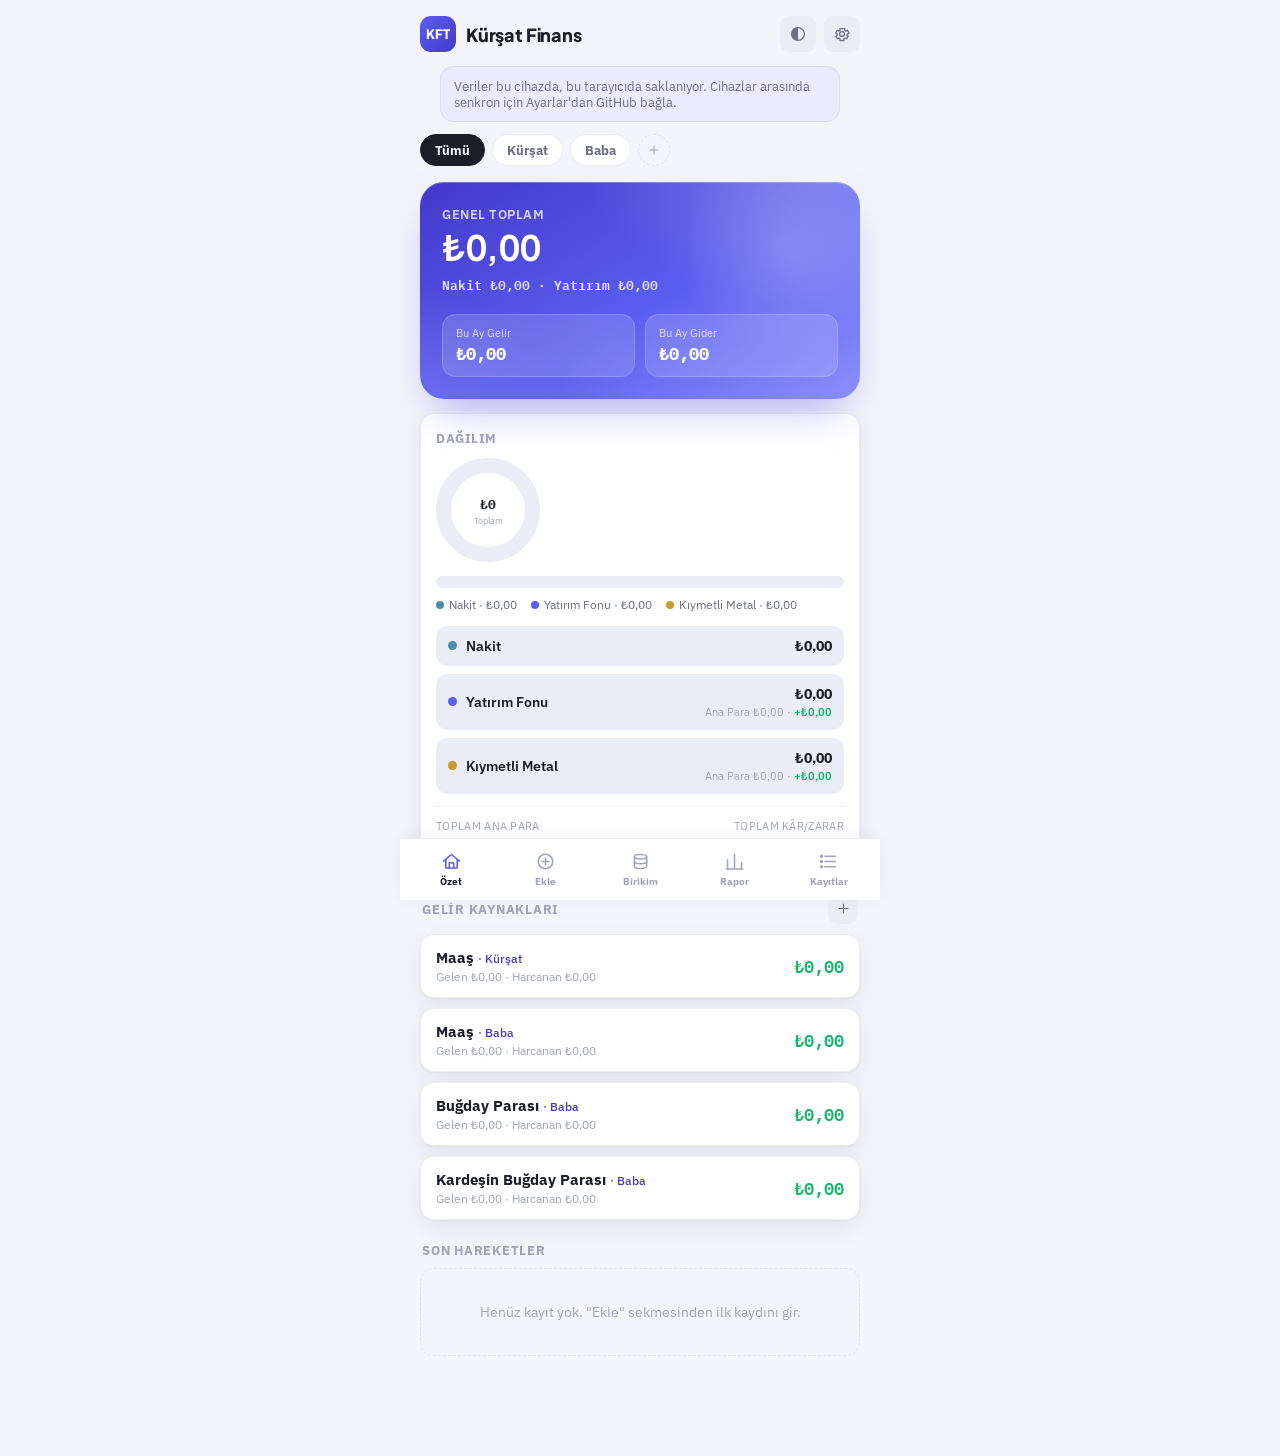
==== commit 05b3c76a: "Add files via upload" ====
--- a/index.html
+++ b/index.html
@@ -113,6 +113,24 @@
 .brand-name{font-family:'Plus Jakarta Sans',sans-serif;font-weight:800;font-size:18px;letter-spacing:-0.01em;}
 .topbar .icon-btn{width:36px;height:36px;}
 .topbar .icon-btn svg{width:18px;height:18px;}
+.topbar-actions{display:flex;align-items:center;gap:8px;}
+
+/* ---------- donut chart ---------- */
+.donut-wrap{display:flex;align-items:center;gap:16px;margin:2px 0 14px;}
+.donut-wrap svg{flex:none;}
+.donut-wrap .num{font-family:'IBM Plex Mono', ui-monospace, monospace;}
+
+/* ---------- micro-interactions ---------- */
+.holding-card,.source-card,.bar-row,.chip,.btn-primary,.btn-ghost,.btn-danger,.icon-btn,.stat-tile{
+  transition:transform .14s ease, box-shadow .14s ease, opacity .14s ease;
+}
+.holding-card:active,.source-card:active{transform:scale(0.98);}
+.chip:active,.icon-btn:active{transform:scale(0.93);}
+.btn-primary:active,.btn-ghost:active,.btn-danger:active{transform:scale(0.97);}
+@media (hover:hover){
+  .holding-card:hover,.source-card:hover{transform:translateY(-1px);}
+  .chip:hover{opacity:0.88;}
+}
 
 main{flex:1;padding:4px 20px 100px;overflow-x:hidden;}
 .view{display:none;}
@@ -382,9 +400,12 @@
       <div class="brand-mark">KFT</div>
       <div class="brand-name">Kürşat Finans</div>
     </div>
-    <button type="button" class="icon-btn" id="settingsBtn" title="Ayarlar">
-      <svg viewBox="0 0 24 24" fill="none" stroke="currentColor" stroke-width="1.8" stroke-linecap="round" stroke-linejoin="round"><circle cx="12" cy="12" r="3.2"/><path d="M19.4 13.5c.04-.5.04-1 0-1.5l1.9-1.4-2-3.4-2.2.8c-.4-.3-.8-.6-1.3-.8l-.3-2.3H9.5l-.3 2.3c-.5.2-.9.5-1.3.8l-2.2-.8-2 3.4L5.6 12c-.04.5-.04 1 0 1.5l-1.9 1.4 2 3.4 2.2-.8c.4.3.8.6 1.3.8l.3 2.3h4.9l.3-2.3c.5-.2.9-.5 1.3-.8l2.2.8 2-3.4-1.9-1.4Z"/></svg>
-    </button>
+    <div class="topbar-actions">
+      <button type="button" class="icon-btn" id="themeToggleBtn" title="Tema"></button>
+      <button type="button" class="icon-btn" id="settingsBtn" title="Ayarlar">
+        <svg viewBox="0 0 24 24" fill="none" stroke="currentColor" stroke-width="1.8" stroke-linecap="round" stroke-linejoin="round"><circle cx="12" cy="12" r="3.2"/><path d="M19.4 13.5c.04-.5.04-1 0-1.5l1.9-1.4-2-3.4-2.2.8c-.4-.3-.8-.6-1.3-.8l-.3-2.3H9.5l-.3 2.3c-.5.2-.9.5-1.3.8l-2.2-.8-2 3.4L5.6 12c-.04.5-.04 1 0 1.5l-1.9 1.4 2 3.4 2.2-.8c.4.3.8.6 1.3.8l.3 2.3h4.9l.3-2.3c.5-.2.9-.5 1.3-.8l2.2.8 2-3.4-1.9-1.4Z"/></svg>
+      </button>
+    </div>
   </div>
 
   <main>
@@ -757,6 +778,7 @@
     ozetPerson:'all', raporPerson:'all', kayitlarPerson:'all', birikimPerson:'all', fundPerson:'all', birikimOverviewPerson:'all',
     reportPeriod:'thisMonth', recordFilter:'all', holdingsFilter:'all', birikimSubView:'metal',
     raporExpandedTypes:{}, // {incomeTypeId: true} -- which "Kaynağa Göre" cards are expanded to show their hareketler
+    raporExpandedBanks:{}, // {bankName: true} -- which "Bankaya Göre Dağılım" rows are expanded to show their varlıklar
     editing:null // {kind:'gelir'|'gider'|'varlik', id}
   };
 
@@ -770,6 +792,11 @@
   function fmtNum(n, digits){
     n = Number(n)||0;
     return n.toLocaleString('tr-TR', {maximumFractionDigits: digits==null?2:digits, minimumFractionDigits:0});
+  }
+  // donut merkez etiketleri gibi dar alanlarda kullanılan, ondalıksız/₺'siz kompakt format
+  function fmtCompact(n){
+    n = Number(n)||0;
+    return '₺' + n.toLocaleString('tr-TR', {maximumFractionDigits:0, minimumFractionDigits:0});
   }
   function todayStr(){
     const d = new Date();
@@ -1075,6 +1102,80 @@
     const pctSign = priceDelta.pct >= 0 ? '+' : '';
     return '<div style="font-size:11.5px;color:var(--ink-faint);margin-top:8px;">Son fiyat güncellemesine göre: <span class="'+cls+'">'+sign+fmt(valueDelta)+' ('+pctSign+fmtNum(priceDelta.pct,1)+'%)</span></div>';
   }
+
+  // ---------- donut chart (dependency-free inline SVG) ----------
+  // segments: [{value:number, color:'var(--x)'}, ...] -- değeri <=0 olanlar atlanır.
+  // opts: {size, stroke, centerLabel, centerSub}
+  const CHART_PALETTE = ['var(--gold)','var(--accent)','var(--cash)','var(--income)','var(--expense)','var(--gold-ink)','var(--accent-ink)'];
+  function donutSvg(segments, opts){
+    opts = opts || {};
+    const size = opts.size || 104;
+    const stroke = opts.stroke || 15;
+    const r = (size - stroke) / 2;
+    const c = size / 2;
+    const circumference = 2 * Math.PI * r;
+    const total = segments.reduce(function(s,x){ return s + Math.max(0, Number(x.value)||0); }, 0);
+    const bg = '<circle cx="'+c+'" cy="'+c+'" r="'+r+'" fill="none" stroke="var(--surface-2)" stroke-width="'+stroke+'"/>';
+    let arcs = '';
+    if(total > 0){
+      let offset = 0;
+      arcs = segments.filter(function(s){ return Number(s.value) > 0; }).map(function(s){
+        const frac = Number(s.value) / total;
+        const len = frac * circumference;
+        const dasharray = len + ' ' + (circumference - len);
+        const dashoffset = -offset;
+        offset += len;
+        return '<circle cx="'+c+'" cy="'+c+'" r="'+r+'" fill="none" stroke="'+s.color+'" stroke-width="'+stroke+'" stroke-dasharray="'+dasharray+'" stroke-dashoffset="'+dashoffset+'" transform="rotate(-90 '+c+' '+c+')"/>';
+      }).join('');
+    }
+    let labelFontSize = opts.centerLabelSize || 13;
+    const labelStr = opts.centerLabel != null ? String(opts.centerLabel) : '';
+    if(labelStr.length > 9) labelFontSize = Math.max(8.5, labelFontSize - (labelStr.length - 9) * 0.9);
+    const centerLabel = opts.centerLabel != null
+      ? '<text x="'+c+'" y="'+(opts.centerSub!=null ? c-4 : c)+'" text-anchor="middle" dominant-baseline="middle" font-size="'+labelFontSize+'" font-weight="800" fill="var(--ink)" class="num">'+esc(labelStr)+'</text>'
+      : '';
+    const centerSub = opts.centerSub != null
+      ? '<text x="'+c+'" y="'+(c+12)+'" text-anchor="middle" dominant-baseline="middle" font-size="9" fill="var(--ink-faint)">'+esc(String(opts.centerSub))+'</text>'
+      : '';
+    return '<svg width="'+size+'" height="'+size+'" viewBox="0 0 '+size+' '+size+'" style="flex:none;">'+bg+arcs+centerLabel+centerSub+'</svg>';
+  }
+
+  // ---------- tema (açık/koyu/sistem) ----------
+  const THEME_KEY = 'kft_theme_v1';
+  const THEME_ICONS = {
+    auto: '<svg viewBox="0 0 24 24" fill="none" stroke="currentColor" stroke-width="1.8" stroke-linecap="round" stroke-linejoin="round"><circle cx="12" cy="12" r="8.5"/><path d="M12 3.5a8.5 8.5 0 0 0 0 17Z" fill="currentColor" stroke="none"/></svg>',
+    light: '<svg viewBox="0 0 24 24" fill="none" stroke="currentColor" stroke-width="1.8" stroke-linecap="round" stroke-linejoin="round"><circle cx="12" cy="12" r="4.2"/><path d="M12 2.5v2.2M12 19.3v2.2M4.2 4.2l1.6 1.6M18.2 18.2l1.6 1.6M2.5 12h2.2M19.3 12h2.2M4.2 19.8l1.6-1.6M18.2 5.8l1.6-1.6"/></svg>',
+    dark: '<svg viewBox="0 0 24 24" fill="none" stroke="currentColor" stroke-width="1.8" stroke-linecap="round" stroke-linejoin="round"><path d="M20 14.5A8.5 8.5 0 1 1 9.5 4 6.8 6.8 0 0 0 20 14.5Z"/></svg>'
+  };
+  const THEME_TITLES = {auto:'Tema: Sistem (dokun — Açık)', light:'Tema: Açık (dokun — Koyu)', dark:'Tema: Koyu (dokun — Sistem)'};
+  function getStoredTheme(){
+    try{ return localStorage.getItem(THEME_KEY) || 'auto'; } catch(e){ return 'auto'; }
+  }
+  function applyTheme(mode){
+    const root = document.documentElement;
+    if(mode === 'dark') root.setAttribute('data-theme', 'dark');
+    else if(mode === 'light') root.setAttribute('data-theme', 'light');
+    else root.removeAttribute('data-theme');
+    const btn = $('#themeToggleBtn');
+    if(btn){
+      btn.innerHTML = THEME_ICONS[mode] || THEME_ICONS.auto;
+      btn.title = THEME_TITLES[mode] || THEME_TITLES.auto;
+    }
+  }
+  function initTheme(){
+    try{
+      applyTheme(getStoredTheme());
+      const btn = $('#themeToggleBtn');
+      if(btn){
+        btn.addEventListener('click', function(){
+          const cur = getStoredTheme();
+          const next = cur === 'auto' ? 'light' : (cur === 'light' ? 'dark' : 'auto');
+          try{ localStorage.setItem(THEME_KEY, next); } catch(e){}
+          applyTheme(next);
+        });
+      }
+    } catch(e){ console.error('theme init failed', e); }
+  }
   function lotIsUntouched(lot){
     return Math.abs(lotRemaining(lot) - Number(lot.quantity||0)) < 1e-9;
   }
@@ -1285,8 +1386,13 @@
       return '<span class="'+cls+'">'+sign+fmt(v)+'</span>';
     };
 
+    const donut = donutSvg(
+      [{value:b.cash, color:'var(--cash)'}, {value:b.fundValue, color:'var(--accent)'}, {value:b.metalValue, color:'var(--gold)'}],
+      {centerLabel: fmtCompact(total), centerLabelSize: 13, centerSub: 'Toplam'}
+    );
     el.innerHTML =
       '<div class="card-title">Dağılım</div>'
+      + '<div class="donut-wrap">' + donut + '</div>'
       + '<div class="breakdown-stack">'
         + (cashPct > 0 ? '<div class="seg cash" style="width:'+cashPct+'%"></div>' : '')
         + (fundPct > 0 ? '<div class="seg fund" style="width:'+fundPct+'%"></div>' : '')
@@ -1619,12 +1725,21 @@
     };
 
     const scopeLabel = personFilter && personFilter!=='all' ? esc(personName(personFilter)) : 'Tüm Kişiler';
+    const ovDonut = donutSvg(
+      [{value:fundValue, color:'var(--accent)'}, {value:metalValue, color:'var(--gold)'}],
+      {size:84, stroke:12, centerLabel: fmtCompact(totalValue), centerLabelSize: 10.5}
+    );
     el.innerHTML =
       '<div class="card-title">Birikim Özeti · '+scopeLabel+'</div>'
-      + '<div class="num" style="font-size:25px;font-weight:800;margin-bottom:3px;">'+fmt(totalValue)+'</div>'
-      + '<div style="font-size:12.5px;color:var(--ink-soft);margin-bottom:'+(hasAnyDelta?'4px':'12px')+';">Ana Para '+fmt(totalCost)+' · '+profitSpan(totalProfit)+' '+(totalProfit>=0?'kâr':'zarar')+'</div>'
-      + (hasAnyDelta ? '<div style="font-size:12.5px;margin-bottom:12px;">Son fiyat güncellemesine göre '+profitSpan(totalValueDelta)+'</div>' : '')
-      + '<div class="breakdown-stack">'
+      + '<div style="display:flex;align-items:center;gap:16px;">'
+        + '<div style="flex:none;">' + ovDonut + '</div>'
+        + '<div style="flex:1;min-width:0;">'
+          + '<div class="num" style="font-size:25px;font-weight:800;margin-bottom:3px;">'+fmt(totalValue)+'</div>'
+          + '<div style="font-size:12.5px;color:var(--ink-soft);margin-bottom:'+(hasAnyDelta?'4px':'0px')+';">Ana Para '+fmt(totalCost)+' · '+profitSpan(totalProfit)+' '+(totalProfit>=0?'kâr':'zarar')+'</div>'
+          + (hasAnyDelta ? '<div style="font-size:12.5px;">Son fiyat güncellemesine göre '+profitSpan(totalValueDelta)+'</div>' : '')
+        + '</div>'
+      + '</div>'
+      + '<div style="margin-top:12px;" class="breakdown-stack">'
         + (fundPct > 0 ? '<div class="seg fund" style="width:'+fundPct+'%"></div>' : '')
         + (metalPct > 0 ? '<div class="seg metal" style="width:'+metalPct+'%"></div>' : '')
       + '</div>'
@@ -1679,7 +1794,11 @@
     if(matArr.length===0){
       matEl.innerHTML = '<div class="empty">Henüz varlık eklenmedi.</div>';
     } else {
-      matEl.innerHTML = matArr.map(m=>{
+      const matDonut = donutSvg(
+        matArr.map((m,i)=>({value:m.total, color:CHART_PALETTE[i % CHART_PALETTE.length]})),
+        {size:88, stroke:12, centerLabel: fmtCompact(matArr.reduce((s,m)=>s+m.total,0)), centerLabelSize: 10.5}
+      );
+      matEl.innerHTML = '<div class="donut-wrap">' + matDonut + '</div>' + matArr.map(m=>{
         const p = maxMat ? Math.max(4, Math.round(m.total/maxMat*100)) : 0;
         return '<div class="bar-row"><div class="bar-top"><span class="name">'+esc(m.name)+'</span><span class="amt num">'+fmtNum(m.qty)+' '+esc(m.unit)+' · '+fmt(m.total)+'</span></div><div class="bar-track"><div class="bar-fill gold" style="width:'+p+'%"></div></div></div>';
       }).join('');
@@ -1779,7 +1898,11 @@
     if(fundArr.length===0){
       fundBarsEl.innerHTML = '<div class="empty">Henüz fon alışı eklenmedi.</div>';
     } else {
-      fundBarsEl.innerHTML = fundArr.map(f=>{
+      const fundDonut = donutSvg(
+        fundArr.map((f,i)=>({value:f.total, color:CHART_PALETTE[i % CHART_PALETTE.length]})),
+        {size:88, stroke:12, centerLabel: fmtCompact(fundArr.reduce((s,f)=>s+f.total,0)), centerLabelSize: 10.5}
+      );
+      fundBarsEl.innerHTML = '<div class="donut-wrap">' + fundDonut + '</div>' + fundArr.map(f=>{
         const p = maxFund ? Math.max(4, Math.round(f.total/maxFund*100)) : 0;
         return '<div class="bar-row"><div class="bar-top"><span class="name">'+esc(f.name)+'</span><span class="amt num">'+fmtNum(f.qty,4)+' adet · '+fmt(f.total)+'</span></div><div class="bar-track"><div class="bar-fill gold" style="width:'+p+'%"></div></div></div>';
       }).join('');
@@ -2553,20 +2676,52 @@
     bankHoldings.forEach(function(h){
       const key = h.bank || 'Banka belirtilmemiş';
       const m = holdingMetrics(h);
-      if(!byBank[key]) byBank[key] = {count:0, total:0};
+      if(!byBank[key]) byBank[key] = {count:0, total:0, holdings:[]};
       byBank[key].count += 1;
       byBank[key].total += m.value;
-    });
-    const bankArr = Object.keys(byBank).map(function(k){ return {name:k, count:byBank[k].count, total:byBank[k].total}; }).sort(function(a,b){ return b.total-a.total; });
+      byBank[key].holdings.push(h);
+    });
+    const bankArr = Object.keys(byBank).map(function(k){ return {name:k, count:byBank[k].count, total:byBank[k].total, holdings:byBank[k].holdings}; }).sort(function(a,b){ return b.total-a.total; });
     const maxBank = bankArr.length ? bankArr[0].total : 0;
     const bankEl = $('#bankBars');
     if(bankArr.length===0){
       bankEl.innerHTML = '<div class="empty">Henüz kıymetli maden varlığı eklenmedi.</div>';
     } else {
-      bankEl.innerHTML = bankArr.map(function(b){
+      const bankDonut = donutSvg(
+        bankArr.map(function(b,i){ return {value:b.total, color:CHART_PALETTE[i % CHART_PALETTE.length]}; }),
+        {size:88, stroke:12, centerLabel: fmtCompact(bankArr.reduce(function(s,b){ return s+b.total; },0)), centerLabelSize: 10.5}
+      );
+      bankEl.innerHTML = '<div class="donut-wrap">' + bankDonut + '</div>' + bankArr.map(function(b){
         const pct = maxBank ? Math.max(4, Math.round(b.total/maxBank*100)) : 0;
-        return '<div class="bar-row"><div class="bar-top"><span class="name">'+esc(b.name)+'</span><span class="amt num">'+b.count+' varlık · '+fmt(b.total)+'</span></div><div class="bar-track"><div class="bar-fill gold" style="width:'+pct+'%"></div></div></div>';
+        const isOpen = !!S.raporExpandedBanks[b.name];
+        // o bankadaki varlıkların kendi dağılımı -- en değerliden en düşüğe
+        const sortedHoldings = b.holdings.slice().sort(function(x,y){ return holdingMetrics(y).value - holdingMetrics(x).value; });
+        const detailHtml = isOpen
+          ? '<div class="breakdown-source-list" style="margin-top:2px;">' + sortedHoldings.map(function(h){
+              const hm = holdingMetrics(h);
+              return '<div class="breakdown-source-row"><span>'+esc(h.material)+' · '+esc(personName(h.personId))+' · '+fmtNum(h.quantity)+' '+esc(h.unit||'')+'</span><span>'+fmt(hm.value)+'</span></div>';
+            }).join('') + '</div>'
+          : '';
+        return '<div class="bar-row" data-bank="'+esc(b.name)+'">'
+          + '<div class="bar-top bank-bar-header" style="cursor:pointer;align-items:center;">'
+            + '<span class="name">'+esc(b.name)+'</span>'
+            + '<span class="amt num" style="display:inline-flex;align-items:center;gap:6px;">'+b.count+' varlık · '+fmt(b.total)
+              + '<svg viewBox="0 0 24 24" fill="none" stroke="currentColor" stroke-width="2" stroke-linecap="round" style="width:14px;height:14px;flex:none;transform:rotate('+(isOpen?'180deg':'0deg')+');transition:transform .15s;"><path d="M6 9l6 6 6-6"/></svg>'
+            + '</span>'
+          + '</div>'
+          + '<div class="bar-track"><div class="bar-fill gold" style="width:'+pct+'%"></div></div>'
+          + detailHtml
+          + '</div>';
       }).join('');
+      bankEl.querySelectorAll('.bank-bar-header').forEach(function(header){
+        header.addEventListener('click', function(){
+          const row = header.closest('.bar-row');
+          const key = row.dataset.bank;
+          if(S.raporExpandedBanks[key]) delete S.raporExpandedBanks[key];
+          else S.raporExpandedBanks[key] = true;
+          renderRapor();
+        });
+      });
     }
   }
 
@@ -2889,6 +3044,7 @@
 
   // ---------- boot ----------
   async function boot(){
+    initTheme();
     const banner = $('#dbBanner');
     const ghCfg = getGithubConfig();
     let gh = ghCfg ? new GithubApi(ghCfg) : null;
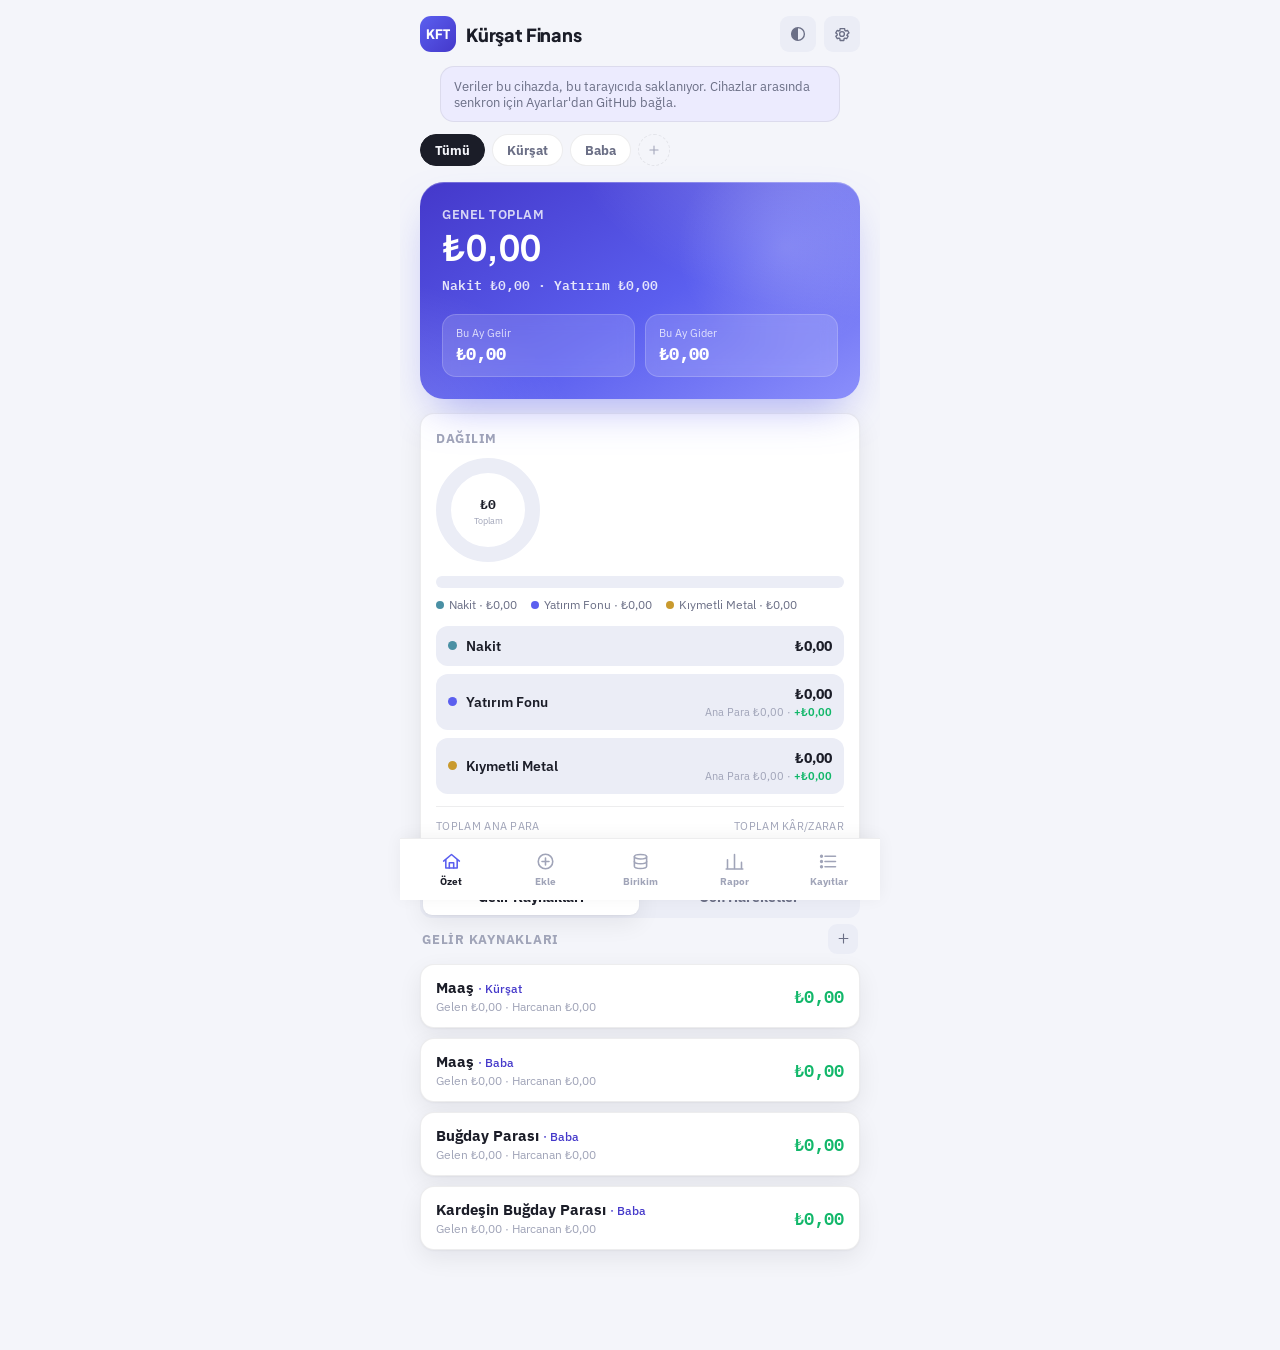
==== commit f7e9d2b9: "Add files via upload" ====
--- a/index.html
+++ b/index.html
@@ -427,16 +427,25 @@
 
       <div class="breakdown-card" id="breakdownCard"></div>
 
-      <div class="section-title" style="display:flex;align-items:center;justify-content:space-between;">
-        <span>Gelir Kaynakları</span>
-        <button type="button" class="icon-btn" id="addIncomeTypeQuickBtn" title="Gelir kaynağı ekle" style="margin:0;">
-          <svg viewBox="0 0 24 24" fill="none" stroke="currentColor" stroke-width="1.8" stroke-linecap="round"><path d="M12 5v14M5 12h14"/></svg>
-        </button>
+      <div class="segmented" id="ozetSubTabs" style="margin-top:4px;">
+        <button type="button" data-sub="kaynaklar" class="active">Gelir Kaynakları</button>
+        <button type="button" data-sub="hareketler">Son Hareketler</button>
       </div>
-      <div class="pot-grid" id="potGrid"></div>
-
-      <div class="section-title">Son Hareketler</div>
-      <div class="tx-list" id="recentList"></div>
+
+      <div id="ozetKaynaklarPane">
+        <div class="section-title" style="display:flex;align-items:center;justify-content:space-between;">
+          <span>Gelir Kaynakları</span>
+          <button type="button" class="icon-btn" id="addIncomeTypeQuickBtn" title="Gelir kaynağı ekle" style="margin:0;">
+            <svg viewBox="0 0 24 24" fill="none" stroke="currentColor" stroke-width="1.8" stroke-linecap="round"><path d="M12 5v14M5 12h14"/></svg>
+          </button>
+        </div>
+        <div class="pot-grid" id="potGrid"></div>
+      </div>
+
+      <div id="ozetHareketlerPane" style="display:none;">
+        <div class="section-title">Son Hareketler</div>
+        <div class="tx-list" id="recentList"></div>
+      </div>
     </section>
 
     <!-- EKLE -->
@@ -776,7 +785,7 @@
     fundLots:[], fundSales:[], fundPrices:[],
     view:'ozet', addMode:'gider', addPersonId:null,
     ozetPerson:'all', raporPerson:'all', kayitlarPerson:'all', birikimPerson:'all', fundPerson:'all', birikimOverviewPerson:'all',
-    reportPeriod:'thisMonth', recordFilter:'all', holdingsFilter:'all', birikimSubView:'metal',
+    reportPeriod:'thisMonth', recordFilter:'all', holdingsFilter:'all', birikimSubView:'metal', ozetSubView:'kaynaklar',
     raporExpandedTypes:{}, // {incomeTypeId: true} -- which "Kaynağa Göre" cards are expanded to show their hareketler
     raporExpandedBanks:{}, // {bankName: true} -- which "Bankaya Göre Dağılım" rows are expanded to show their varlıklar
     editing:null // {kind:'gelir'|'gider'|'varlik', id}
@@ -1447,6 +1456,10 @@
     const expM = expEntries.filter(e=>inRange(e.date, range)).reduce((a,e)=>a+Number(e.amount||0),0);
     $('#heroIncomeMonth').textContent = fmt(incM);
     $('#heroExpenseMonth').textContent = fmt(expM);
+
+    $$('#ozetSubTabs button').forEach(function(b){ b.classList.toggle('active', b.dataset.sub===S.ozetSubView); });
+    $('#ozetKaynaklarPane').style.display = S.ozetSubView==='hareketler' ? 'none' : '';
+    $('#ozetHareketlerPane').style.display = S.ozetSubView==='hareketler' ? '' : 'none';
 
     let types = S.incomeTypes.filter(t=>!t.archived);
     if(S.ozetPerson!=='all') types = types.filter(t=>t.personId===S.ozetPerson);
@@ -3028,6 +3041,10 @@
     $$('#periodChips .chip').forEach(c=>c.addEventListener('click', ()=>{ S.reportPeriod = c.dataset.period; renderRapor(); }));
     $$('#recordChips .chip').forEach(c=>c.addEventListener('click', ()=>{ S.recordFilter = c.dataset.rf; renderKayitlar(); }));
 
+    $$('#ozetSubTabs button').forEach(function(b){
+      b.addEventListener('click', ()=>{ S.ozetSubView = b.dataset.sub; renderOzet(); });
+    });
+
     $('#addHoldingBtn').addEventListener('click', ()=> openHoldingSheet(null));
     $('#updatePricesBtn').addEventListener('click', ()=> openPricesSheet());
     $('#addIncomeTypeQuickBtn').addEventListener('click', ()=> openIncomeTypeSheet(null));
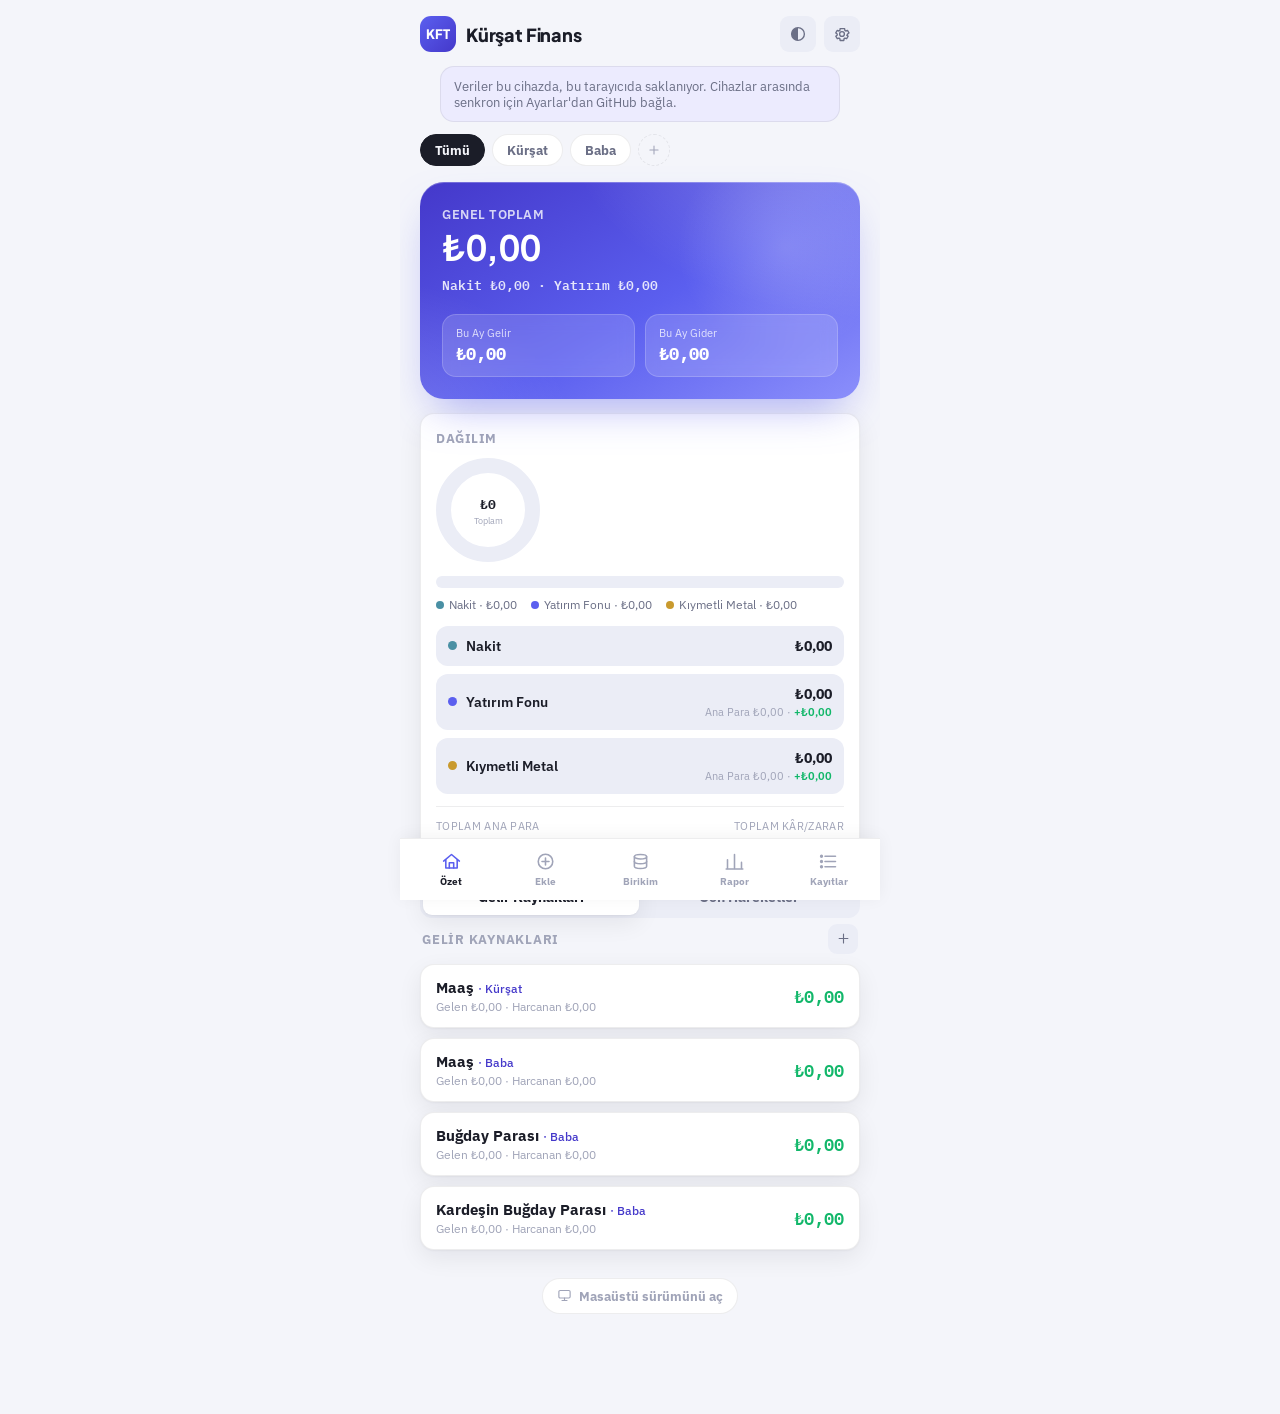
==== commit a861119b: "Add files via upload" ====
--- a/index.html
+++ b/index.html
@@ -304,6 +304,15 @@
 .breakdown-row .amounts .sub{font-size:11px;color:var(--ink-faint);margin-top:2px;}
 .profit-pos{color:var(--income);font-weight:600;}
 .profit-neg{color:var(--expense);font-weight:600;}
+
+.delta-summary-banner{display:flex;align-items:center;justify-content:space-between;gap:10px;margin-top:14px;padding:11px 14px;border-radius:var(--radius-sm);border:1px solid var(--hairline);}
+.delta-summary-banner.pos{background:var(--income-soft);}
+.delta-summary-banner.neg{background:var(--expense-soft);}
+.dsb-label{font-size:12px;font-weight:600;color:var(--ink-soft);}
+.dsb-amount{font-size:15px;font-weight:800;font-family:'Plus Jakarta Sans',sans-serif;}
+.delta-summary-banner.pos .dsb-amount{color:var(--income);}
+.delta-summary-banner.neg .dsb-amount{color:var(--expense);}
+.dsb-pct{font-weight:700;font-size:12.5px;opacity:0.85;}
 .breakdown-totals{display:flex;justify-content:space-between;gap:10px;margin-top:12px;padding-top:12px;border-top:1px solid var(--hairline);}
 .breakdown-totals .t-item{flex:1;}
 .breakdown-totals .t-label{font-size:10.5px;color:var(--ink-faint);text-transform:uppercase;letter-spacing:0.03em;}
@@ -392,6 +401,15 @@
 }
 .settings-subhead{font-size:12px;font-weight:700;color:var(--accent-ink);margin:14px 0 8px;}
 .settings-subhead:first-child{margin-top:0;}
+
+.desktop-link-row{display:flex;justify-content:center;margin-top:28px;}
+.desktop-link{
+  display:inline-flex;align-items:center;gap:7px;color:var(--ink-faint);font-size:12.5px;font-weight:700;
+  text-decoration:none;padding:9px 14px;border-radius:99px;border:1px solid var(--hairline);background:var(--surface);
+  transition:color .15s ease,border-color .15s ease;
+}
+.desktop-link svg{width:15px;height:15px;flex:none;}
+.desktop-link:hover{color:var(--ink);border-color:var(--ink-faint);}
 </style>
 
 <div id="app">
@@ -526,6 +544,8 @@
           <div class="stat-tile"><div class="l">Kar/Zarar</div><div class="v num" id="bKar">₺0,00</div></div>
         </div>
 
+        <div id="metalPriceDeltaSummary"></div>
+
         <div style="display:flex;gap:10px;margin-top:18px;">
           <button type="button" class="btn-primary gold" id="addHoldingBtn" style="flex:1;margin-top:0;">+ Yeni Varlık Ekle</button>
           <button type="button" class="btn-ghost" id="updatePricesBtn" style="flex:1;margin-top:0;">Fiyatları Güncelle</button>
@@ -552,6 +572,8 @@
           <div class="stat-tile"><div class="l">Gerçekleşen Net Kâr</div><div class="v num" id="fRealized">₺0,00</div></div>
         </div>
 
+        <div id="fundPriceDeltaSummary"></div>
+
         <div style="display:flex;gap:10px;margin-top:18px;">
           <button type="button" class="btn-primary gold" id="addFundLotBtn" style="flex:1;margin-top:0;">+ Alış Ekle</button>
           <button type="button" class="btn-ghost" id="addFundSaleBtn" style="flex:1;margin-top:0;">Satış Ekle</button>
@@ -609,6 +631,13 @@
       </div>
       <div id="recordsList" style="margin-top:14px;"></div>
     </section>
+
+    <div class="desktop-link-row">
+      <a href="masaustu.html" class="desktop-link">
+        <svg viewBox="0 0 24 24" fill="none" stroke="currentColor" stroke-width="1.8" stroke-linecap="round" stroke-linejoin="round"><rect x="3" y="4" width="18" height="12" rx="2"/><path d="M8 20h8M12 16v4"/></svg>
+        Masaüstü sürümünü aç
+      </a>
+    </div>
   </main>
 
   <nav class="tabbar">
@@ -1111,6 +1140,22 @@
     const pctSign = priceDelta.pct >= 0 ? '+' : '';
     return '<div style="font-size:11.5px;color:var(--ink-faint);margin-top:8px;">Son fiyat güncellemesine göre: <span class="'+cls+'">'+sign+fmt(valueDelta)+' ('+pctSign+fmtNum(priceDelta.pct,1)+'%)</span></div>';
   }
+  // Birikim'in Kıymetli Maden / Yatırım Fonları panelerinde, stat-tile satırının hemen altında
+  // gösterilen öne çıkan özet: o panelde (geçerli kişi filtresiyle) son fiyat güncellemesine göre
+  // toplam ne kadar kâr/zarar oluştuğu -- tek tek kart satırlarındaki priceDeltaLineHtml'in
+  // panel genelindeki toplamı. Hiçbir varlığın/fonun henüz ikinci bir fiyat güncellemesi yoksa
+  // (hasAnyDelta=false) hiç gösterilmez.
+  function priceDeltaSummaryHtml(valueDelta, prevValue, hasAnyDelta){
+    if(!hasAnyDelta) return '';
+    const cls = valueDelta >= 0 ? 'pos' : 'neg';
+    const sign = valueDelta >= 0 ? '+' : '';
+    const pct = prevValue > 0 ? (valueDelta/prevValue*100) : 0;
+    const pctSign = pct >= 0 ? '+' : '';
+    return '<div class="delta-summary-banner '+cls+'">'
+      + '<span class="dsb-label">Son fiyat güncellemesine göre</span>'
+      + '<span class="dsb-amount">'+sign+fmt(valueDelta)+' <span class="dsb-pct">('+pctSign+fmtNum(pct,1)+'%)</span></span>'
+      + '</div>';
+  }
 
   // ---------- donut chart (dependency-free inline SVG) ----------
   // segments: [{value:number, color:'var(--x)'}, ...] -- değeri <=0 olanlar atlanır.
@@ -1780,8 +1825,8 @@
     let holdings = S.savingsHoldings.slice();
     if(S.birikimPerson!=='all') holdings = holdings.filter(h=>h.personId===S.birikimPerson);
 
-    let totalCost=0, totalValue=0;
-    holdings.forEach(h=>{ const m = holdingMetrics(h); totalCost+=m.cost; totalValue+=m.value; });
+    let totalCost=0, totalValue=0, totalValueDelta=0, hasAnyDelta=false;
+    holdings.forEach(h=>{ const m = holdingMetrics(h); totalCost+=m.cost; totalValue+=m.value; totalValueDelta+=m.valueDelta; if(m.priceDelta) hasAnyDelta=true; });
     const totalProfit = totalValue - totalCost;
     const pct = totalCost>0 ? (totalProfit/totalCost*100) : 0;
 
@@ -1791,6 +1836,7 @@
     karEl.textContent = fmt(totalProfit) + (totalCost>0 ? ' ('+(totalProfit>=0?'+':'')+fmtNum(pct,1)+'%)' : '');
     karEl.classList.toggle('income', totalProfit>=0);
     karEl.classList.toggle('expense', totalProfit<0);
+    $('#metalPriceDeltaSummary').innerHTML = priceDeltaSummaryHtml(totalValueDelta, totalValue-totalValueDelta, hasAnyDelta);
 
     // material breakdown by current value
     const byMat = {};
@@ -1879,8 +1925,8 @@
       sales = sales.filter(s=>s.personId===S.fundPerson);
     }
 
-    let totalRemaining=0, totalCost=0, totalValue=0;
-    lots.forEach(l=>{ const m = fundLotMetrics(l); totalRemaining+=m.remaining; totalCost+=m.cost; totalValue+=m.value; });
+    let totalRemaining=0, totalCost=0, totalValue=0, totalValueDelta=0, hasAnyDelta=false;
+    lots.forEach(l=>{ const m = fundLotMetrics(l); totalRemaining+=m.remaining; totalCost+=m.cost; totalValue+=m.value; totalValueDelta+=m.valueDelta; if(m.priceDelta) hasAnyDelta=true; });
     const totalUnrealized = totalValue - totalCost;
     const totalRealizedNet = sales.reduce((s,x)=>s+Number(x.netProfit||0), 0);
 
@@ -1895,6 +1941,7 @@
     relEl.textContent = fmt(totalRealizedNet);
     relEl.classList.toggle('income', totalRealizedNet>=0);
     relEl.classList.toggle('expense', totalRealizedNet<0);
+    $('#fundPriceDeltaSummary').innerHTML = priceDeltaSummaryHtml(totalValueDelta, totalValue-totalValueDelta, hasAnyDelta);
 
     // fon adına göre dağılım (kalan varlıkların güncel değerine göre)
     const byFund = {};
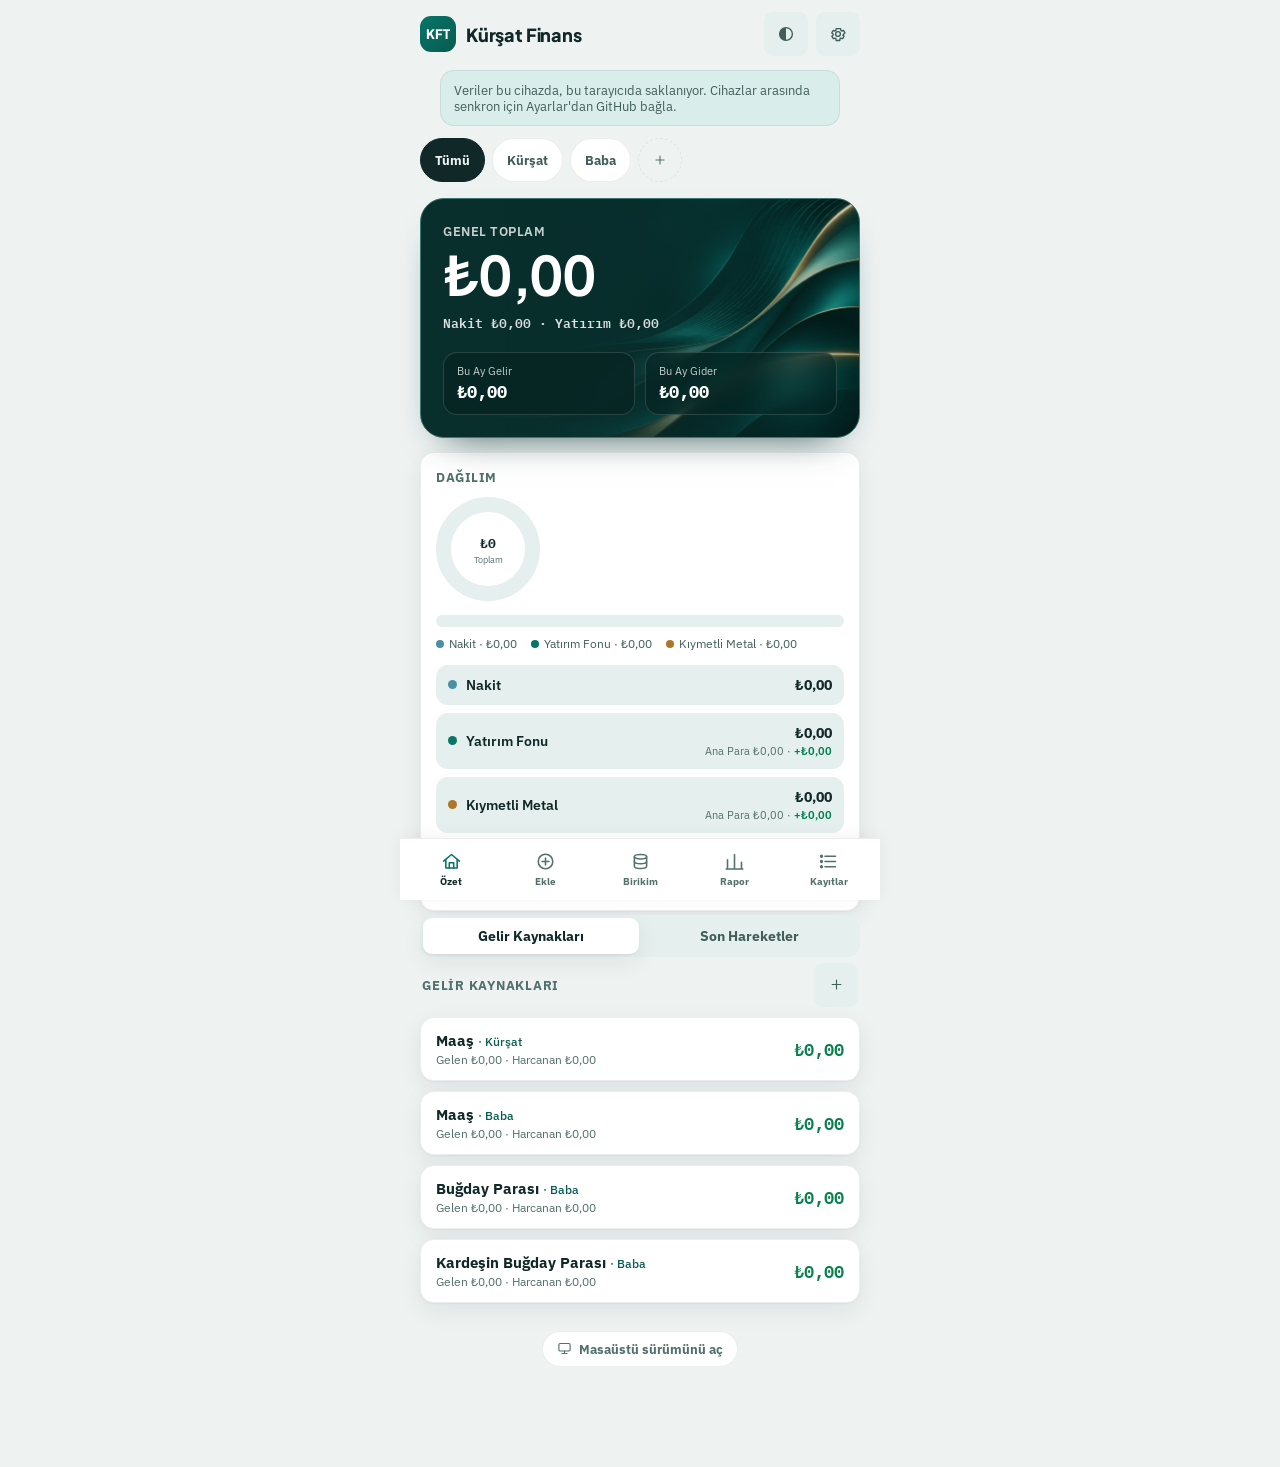
==== commit 4a7aedfc: "Kelo Finans: güvenli kayıt ve mobil arayüz yenilemesi" ====
--- a/index.html
+++ b/index.html
@@ -2,7 +2,7 @@
 <html lang="tr">
 <head>
 <meta charset="UTF-8">
-<meta name="viewport" content="width=device-width, initial-scale=1.0, maximum-scale=1.0, user-scalable=no, viewport-fit=cover">
+<meta name="viewport" content="width=device-width, initial-scale=1.0, viewport-fit=cover">
 <meta name="apple-mobile-web-app-capable" content="yes">
 <meta name="apple-mobile-web-app-status-bar-style" content="black-translucent">
 <meta name="apple-mobile-web-app-title" content="KFT">
@@ -411,6 +411,11 @@
 .desktop-link svg{width:15px;height:15px;flex:none;}
 .desktop-link:hover{color:var(--ink);border-color:var(--ink-faint);}
 </style>
+<link rel="stylesheet" href="./refresh.css">
+<link rel="manifest" href="./manifest.webmanifest">
+<link rel="apple-touch-icon" href="./assets/app-icon-192.png">
+</head>
+<body>
 
 <div id="app">
   <div class="topbar">
@@ -482,7 +487,7 @@
 
         <div class="field">
           <label for="f_amount">Tutar (₺)</label>
-          <input type="number" inputmode="decimal" step="0.01" min="0" id="f_amount" class="num-input" placeholder="0,00" required>
+          <input type="text" inputmode="decimal" id="f_amount" class="num-input" placeholder="0,00" required>
         </div>
 
         <div class="field" id="expenseCatField">
@@ -583,11 +588,18 @@
         <div class="section-title">Fona Göre Dağılım</div>
         <div id="fundBars"></div>
 
-        <div class="section-title">Alışlarım</div>
-        <div id="fundLotsList"></div>
-
-        <div class="section-title">Satışlarım</div>
-        <div id="fundSalesList"></div>
+        <div class="segmented" id="fundTxTabs" style="margin-top:4px;">
+          <button type="button" data-sub="lots" class="active">Alışlarım</button>
+          <button type="button" data-sub="sales">Satışlarım</button>
+        </div>
+
+        <div id="fundLotsPane">
+          <div id="fundLotsList"></div>
+        </div>
+
+        <div id="fundSalesPane" style="display:none;">
+          <div id="fundSalesList"></div>
+        </div>
       </div>
     </section>
 
@@ -670,6 +682,12 @@
 
 <div id="toast"></div>
 
+<script src="./finance-core.js"></script>
+<script>
+if ('serviceWorker' in navigator && window.isSecureContext) {
+  navigator.serviceWorker.register('./sw.js').catch(error => console.error('Çevrimdışı arayüz kurulamadı', error));
+}
+</script>
 <script>
 (function(){
   "use strict";
@@ -753,6 +771,13 @@
     this.gh = gh || null;
     this.mem = emptyMem();
     if(!this.gh){
+      const snapshot = window.localStorage.getItem(LOCAL_PREFIX+'snapshot');
+      if(snapshot){
+        const parsed = JSON.parse(snapshot);
+        if(!COLLECTIONS.every(name=>Array.isArray(parsed[name]))) throw new Error('invalid_snapshot');
+        this.mem = parsed;
+        return;
+      }
       var self = this;
       COLLECTIONS.forEach(function(col){
         try{
@@ -764,47 +789,64 @@
   }
   StoreLayer.prototype.initFromGithub = async function(){
     const data = await this.gh.fetchData();
+    if(data) this.mem = {...data};
     var self = this;
     COLLECTIONS.forEach(function(col){
       self.mem[col] = (data && Array.isArray(data[col])) ? data[col] : [];
     });
   };
-  StoreLayer.prototype._persist = async function(col){
-    if(this.gh){
-      try{
-        await this.gh.saveData(this.mem);
-      }catch(e){
-        if(e && e.conflict){
-          toast('Başka bir cihazdan güncelleme geldi, senkronize ediliyor…');
-          try{ await this.initFromGithub(); await loadAll(); renderView(S.view); }catch(e2){}
-        } else {
-          console.error('github save failed', e);
-          toast('GitHub\'a kaydedilemedi — bağlantını kontrol et');
+  StoreLayer.prototype.transaction = function(change){
+    const operation = (this.pending || Promise.resolve()).then(async ()=>{
+      if(this.readOnly){ toast('Bağlantı kurulana kadar değişiklik kaydedilemez.'); throw new Error('offline_read_only'); }
+      const draft = structuredClone(this.mem);
+      const result = change(draft);
+      if(this.gh){
+        try {
+          await this.gh.saveData(draft);
+        } catch(error) {
+          if(error.conflict){
+            await this.initFromGithub();
+            await loadAll();
+            toast('Başka bir cihaz güncelledi. Kayıt uygulanmadı, bilgileri kontrol edip yeniden dene.');
+          }
+          throw error;
         }
-        throw e;
+      } else {
+        window.localStorage.setItem(LOCAL_PREFIX+'snapshot', JSON.stringify(draft));
       }
-      return;
-    }
-    try{ window.localStorage.setItem(LOCAL_PREFIX+col, JSON.stringify(this.mem[col])); }catch(e){ console.error('localStorage save failed', e); }
+      this.mem = draft;
+      return result;
+    });
+    this.pending = operation.catch(()=>{});
+    return operation;
   };
   StoreLayer.prototype.list = async function(col){
-    return this.mem[col].slice();
+    return structuredClone(this.mem[col]);
   };
-  StoreLayer.prototype.add = async function(col, data){
-    const body = Object.assign({}, data, {createdAt: new Date().toISOString()});
-    const id = 'm' + Date.now().toString(36) + Math.random().toString(36).slice(2,8);
-    const row = Object.assign({id}, body);
-    this.mem[col].push(row);
-    await this._persist(col);
-    return row;
+  StoreLayer.prototype.add = function(col, data){
+    return this.transaction(draft=>{
+      const row = Object.assign({}, data, {id:'m'+crypto.randomUUID(), createdAt:new Date().toISOString()});
+      draft[col].push(row);
+      return structuredClone(row);
+    });
   };
-  StoreLayer.prototype.update = async function(col, id, data){
-    const arr = this.mem[col]; const i = arr.findIndex(x=>x.id===id);
-    if(i>-1){ Object.assign(arr[i], data); await this._persist(col); }
+  StoreLayer.prototype.update = function(col, id, data){
+    return this.transaction(draft=>{
+      const row = draft[col].find(item=>item.id===id);
+      if(row) Object.assign(row, data);
+    });
   };
-  StoreLayer.prototype.remove = async function(col, id){
-    this.mem[col] = this.mem[col].filter(x=>x.id!==id);
-    await this._persist(col);
+  StoreLayer.prototype.remove = function(col, id){
+    return this.transaction(draft=>{
+      if(col==='income_types' && (draft.income_entries.some(row=>row.typeId===id)
+        || draft.expense_entries.some(row=>row.paidFromTypeId===id)
+        || [...draft.savings_holdings,...draft.fund_lots,...draft.fund_sales].some(row=>row.incomeTypeId===id || row.cashTypeId===id))){
+        throw new Error('linked_records');
+      }
+      if(col==='people' && ['income_types','income_entries','expense_entries','savings_holdings','fund_lots','fund_sales']
+        .some(name=>draft[name].some(row=>row.personId===id))) throw new Error('linked_records');
+      draft[col] = draft[col].filter(row=>row.id!==id);
+    });
   };
 
   // ---------- app state ----------
@@ -814,7 +856,7 @@
     fundLots:[], fundSales:[], fundPrices:[],
     view:'ozet', addMode:'gider', addPersonId:null,
     ozetPerson:'all', raporPerson:'all', kayitlarPerson:'all', birikimPerson:'all', fundPerson:'all', birikimOverviewPerson:'all',
-    reportPeriod:'thisMonth', recordFilter:'all', holdingsFilter:'all', birikimSubView:'metal', ozetSubView:'kaynaklar',
+    reportPeriod:'thisMonth', recordFilter:'all', holdingsFilter:'all', birikimSubView:'metal', ozetSubView:'kaynaklar', fundTxView:'lots',
     raporExpandedTypes:{}, // {incomeTypeId: true} -- which "Kaynağa Göre" cards are expanded to show their hareketler
     raporExpandedBanks:{}, // {bankName: true} -- which "Bankaya Göre Dağılım" rows are expanded to show their varlıklar
     editing:null // {kind:'gelir'|'gider'|'varlik', id}
@@ -941,7 +983,7 @@
   function potBalance(typeId){
     const income = S.incomeEntries.filter(e=>e.typeId===typeId).reduce((a,e)=>a+Number(e.amount||0),0);
     const spent = S.expenseEntries.filter(e=>e.paidFromTypeId===typeId).reduce((a,e)=>a+Number(e.amount||0),0);
-    return {income, spent, balance: income-spent};
+    return {income, spent, balance: FinanceCore.money(income-spent+FinanceCore.cashChange(S,typeId))};
   }
   function totalBalance(personFilter){
     let types = S.incomeTypes;
@@ -949,7 +991,7 @@
     const ids = types.map(t=>t.id);
     const income = S.incomeEntries.filter(e=>ids.includes(e.typeId)).reduce((a,e)=>a+Number(e.amount||0),0);
     const expense = S.expenseEntries.filter(e=>ids.includes(e.paidFromTypeId)).reduce((a,e)=>a+Number(e.amount||0),0);
-    return {income, expense, balance: income-expense};
+    return {income, expense, balance: FinanceCore.money(income-expense+ids.reduce((sum,id)=>sum+FinanceCore.cashChange(S,id),0))};
   }
   // current value of every investment (precious-metal holding + remaining fund lot) owned by this person
   // (or everyone, when personFilter is 'all') -- used for the Özet hero's "Genel Toplam" (nakit + yatırım).
@@ -1084,7 +1126,7 @@
   }
 
   // ---------- investment funds (FIFO + %17.5 stopaj) ----------
-  function fundKey(name){ return String(name||'').trim().toLowerCase(); }
+  function fundKey(name){ return String(name||'').trim().toLocaleLowerCase('tr-TR'); }
   function getFundPrice(fundName){
     const key = fundKey(fundName);
     const row = S.fundPrices.find(p=>fundKey(p.fundName)===key);
@@ -1235,61 +1277,31 @@
   }
   // FIFO consumption: sells the oldest lots first for this person+fund, computes
   // cost basis / gross profit / %17.5 stopaj (only on positive profit) / net profit.
-  async function recordFundSale(personId, fundName, sellQty, salePrice, saleDate, note){
-    sellQty = Number(sellQty);
-    const lots = S.fundLots
-      .filter(l=>l.personId===personId && fundKey(l.fundName)===fundKey(fundName) && lotRemaining(l) > 1e-9)
-      .slice()
-      .sort(function(a,b){
-        if(a.purchaseDate !== b.purchaseDate) return a.purchaseDate < b.purchaseDate ? -1 : 1;
-        return (a.createdAt||'') < (b.createdAt||'') ? -1 : 1;
+  async function recordFundSale(personId, fundName, quantity, salePrice, saleDate, note, cashTypeId, actualTax){
+    const row = await S.store.transaction(draft=>{
+      if(draft.fund_sales.some(row=>row.personId===personId && fundKey(row.fundName)===fundKey(fundName) && row.saleDate>saleDate)) throw new Error('sale_history_locked');
+      const sale = FinanceCore.planSale(draft.fund_lots, {
+        id:'m'+crypto.randomUUID(), createdAt:new Date().toISOString(),
+        personId, fundName, quantity, salePrice, saleDate, note, cashTypeId, actualTax
       });
-    const totalAvailable = lots.reduce(function(s,l){ return s + lotRemaining(l); }, 0);
-    if(sellQty <= 0) throw new Error('invalid_qty');
-    if(sellQty > totalAvailable + 1e-9){
-      const err = new Error('insufficient_units');
-      err.available = totalAvailable;
-      throw err;
-    }
-    let toSell = sellQty;
-    let costBasis = 0;
-    const breakdown = [];
-    for(const lot of lots){
-      if(toSell <= 1e-9) break;
-      const avail = lotRemaining(lot);
-      const take = Math.min(avail, toSell);
-      costBasis += take * Number(lot.purchasePrice||0);
-      breakdown.push({lotId: lot.id, qty: take, purchasePrice: Number(lot.purchasePrice||0), purchaseDate: lot.purchaseDate});
-      const newRemaining = avail - take;
-      await S.store.update('fund_lots', lot.id, {remainingQuantity: newRemaining});
-      lot.remainingQuantity = newRemaining;
-      toSell -= take;
-    }
-    const proceeds = sellQty * Number(salePrice);
-    const grossProfit = proceeds - costBasis;
-    const stopaj = grossProfit > 0 ? grossProfit * 0.175 : 0;
-    const netProfit = grossProfit - stopaj;
-    const row = await S.store.add('fund_sales', {
-      personId, fundName, quantity: sellQty, salePrice: Number(salePrice), saleDate: saleDate || todayStr(),
-      note: note||'', costBasis, proceeds, grossProfit, stopaj, netProfit, lotBreakdown: breakdown
-    });
-    S.fundSales.push(row);
+      FinanceCore.applySale(draft.fund_lots, sale, -1);
+      draft.fund_sales.push(sale);
+      return sale;
+    });
+    await loadAll();
     return row;
   }
-  // reverses a sale: restores remainingQuantity on every lot it consumed, then deletes the sale record.
+
   async function reverseFundSale(saleId){
-    const sale = S.fundSales.find(s=>s.id===saleId);
-    if(!sale) return;
-    const breakdown = sale.lotBreakdown || [];
-    for(const b of breakdown){
-      const lot = S.fundLots.find(l=>l.id===b.lotId);
-      if(!lot) continue;
-      const newRemaining = lotRemaining(lot) + Number(b.qty);
-      await S.store.update('fund_lots', lot.id, {remainingQuantity: newRemaining});
-      lot.remainingQuantity = newRemaining;
-    }
-    await S.store.remove('fund_sales', saleId);
-    S.fundSales = S.fundSales.filter(s=>s.id!==saleId);
+    await S.store.transaction(draft=>{
+      const sale = draft.fund_sales.find(row=>row.id===saleId);
+      if(!sale) return;
+      if(draft.fund_sales.some(row=>row.id!==saleId && (row.saleDate>sale.saleDate || (row.saleDate===sale.saleDate && row.createdAt>sale.createdAt)) && row.personId===sale.personId
+        && fundKey(row.fundName)===fundKey(sale.fundName))) throw new Error('sale_history_locked');
+      FinanceCore.applySale(draft.fund_lots, sale, 1);
+      draft.fund_sales = draft.fund_sales.filter(row=>row.id!==saleId);
+    });
+    await loadAll();
   }
 
   // ---------- which gelir kaynağı (income source) funded which investment ----------
@@ -1334,7 +1346,7 @@
   // + o kaynağın fonladığı yatırımların maliyeti (+ hiçbir kaynağa bağlanmamış yatırımlar için bir satır),
   // böylece satırların toplamı her zaman Toplam Ana Para'ya tam eşit olur.
   function principalBySource(personFilter){
-    let types = S.incomeTypes.filter(t=>!t.archived);
+    let types = S.incomeTypes;
     if(personFilter && personFilter!=='all') types = types.filter(t=>t.personId===personFilter);
     const rows = types.map(function(t){
       const cash = potBalance(t.id).balance;
@@ -1442,7 +1454,7 @@
 
     const donut = donutSvg(
       [{value:b.cash, color:'var(--cash)'}, {value:b.fundValue, color:'var(--accent)'}, {value:b.metalValue, color:'var(--gold)'}],
-      {centerLabel: fmtCompact(total), centerLabelSize: 13, centerSub: 'Toplam'}
+      {centerLabel: fmtCompact(b.grandTotal), centerLabelSize: 13, centerSub: 'Toplam'}
     );
     el.innerHTML =
       '<div class="card-title">Dağılım</div>'
@@ -1635,7 +1647,7 @@
           renderOzet();
         } catch(e){
           console.error('income type delete failed', e);
-          toast('Silinemedi, tekrar dene');
+          toast(e.message==='linked_records' ? 'Bağlı hareketler var. Kaynağı arşivleyebilirsin.' : 'Silinemedi, tekrar dene');
         }
       });
     }
@@ -1706,8 +1718,8 @@
 
   async function submitEntry(ev){
     ev.preventDefault();
-    const amount = parseFloat($('#f_amount').value);
-    if(!amount || amount<=0){ toast('Geçerli bir tutar gir'); return; }
+    const amount = Number($('#f_amount').value.trim().replace(',', '.'));
+    if(!Number.isFinite(amount) || amount<=0 || !/^\d+(?:[.,]\d{1,2})?$/.test($('#f_amount').value.trim())){ toast('Geçerli bir tutar gir'); return; }
     const date = $('#f_date').value || todayStr();
     const note = $('#f_note').value.trim();
     const person = S.people.find(p=>p.id===S.addPersonId);
@@ -1918,6 +1930,10 @@
     renderBirikimOverview();
     renderPersonChips('fundPersonChips', S.fundPerson, function(val){ S.fundPerson = val; renderFundView(); });
 
+    $$('#fundTxTabs button').forEach(function(b){ b.classList.toggle('active', b.dataset.sub===S.fundTxView); });
+    $('#fundLotsPane').style.display = S.fundTxView==='sales' ? 'none' : '';
+    $('#fundSalesPane').style.display = S.fundTxView==='sales' ? '' : 'none';
+
     let lots = S.fundLots.slice();
     let sales = S.fundSales.slice();
     if(S.fundPerson!=='all'){
@@ -2017,7 +2033,7 @@
           + '<div class="holding-bottom source-grid" style="grid-template-columns:1fr 1fr 1fr 1fr;">'
           + '<div class="cell"><div class="l">Maliyet</div><div class="v num">'+fmt(s.costBasis)+'</div></div>'
           + '<div class="cell"><div class="l">Brüt Kâr</div><div class="v num">'+fmt(s.grossProfit)+'</div></div>'
-          + '<div class="cell"><div class="l">Stopaj (%17,5)</div><div class="v num">'+fmt(s.stopaj)+'</div></div>'
+          + '<div class="cell"><div class="l">'+(s.actualTax==null?'Tahmini kesinti':'Ekstre kesintisi')+'</div><div class="v num">'+fmt(s.stopaj)+'</div></div>'
           + '<div class="cell"><div class="l">Net Kâr</div><div class="v num">'+fmt(s.netProfit)+'</div></div>'
           + '</div>'
           + '</div>';
@@ -2043,6 +2059,7 @@
       + '<div class="field"><label>Kişi</label><select id="h_person">'
         + persons.map(p=>'<option value="'+p.id+'"'+(p.id===h.personId?' selected':'')+'>'+esc(p.name)+'</option>').join('')
         + '</select></div>'
+      + '<label class="cash-toggle"><input type="checkbox" id="h_cash"'+(h.cashTypeId?' checked':'')+'> Alış tutarını seçilen nakit kaynağından düş</label>'
       + '<div class="field"><label>Gelir Kaynağı (opsiyonel)</label><select id="h_incometype">'+fundingIncomeTypeOptionsHtml(h.personId, h.incomeTypeId)+'</select>'
         + '<div class="field-hint" style="margin-top:6px;">Bu varlığı hangi gelir kaynağının parasıyla aldıysan seç — o kaynağın kartında bu yatırımın güncel değeri ve kâr/zararı da gösterilir.</div></div>'
       + '<div class="field"><label>Materyal</label><input type="text" id="h_material" list="materialOptions" value="'+esc(h.material)+'" placeholder="Örn: Gram Altın"></div>'
@@ -2050,7 +2067,7 @@
       + '<div class="field"><label>Banka</label><input type="text" id="h_bank" value="'+esc(h.bank)+'" placeholder="Örn: İş Bankası"></div>'
       + '<div class="field"><label>Miktar</label><input type="number" step="0.0001" min="0" id="h_quantity" class="num-input" value="'+(h.quantity||'')+'"></div>'
       + '<div class="field"><label>Birim</label><select id="h_unit"><option value="gram"'+(h.unit==='gram'?' selected':'')+'>gram</option><option value="adet"'+(h.unit==='adet'?' selected':'')+'>adet</option></select></div>'
-      + '<div class="field"><label>Alış Fiyatı (birim başına, ₺)</label><input type="number" step="0.01" min="0" id="h_purchaseprice" class="num-input" value="'+(h.purchasePrice||'')+'"></div>'
+      + '<div class="field"><label>Alış Fiyatı (birim başına, ₺)</label><input type="number" step="0.01" min="0" id="h_purchaseprice" class="num-input" value="'+(h.purchasePrice??'')+'"></div>'
       + '<div class="field"><label>Alış Tarihi</label><input type="date" id="h_purchasedate" value="'+(h.purchaseDate||todayStr())+'"></div>'
       + '<div class="field"><label>Güncel Fiyat (birim başına, ₺)</label><input type="number" step="0.01" min="0" id="h_currentprice" class="num-input" value="'+(h.currentPrice||'')+'">'
         + '<div class="field-hint" id="h_price_hint" style="margin-top:6px;"></div></div>'
@@ -2084,6 +2101,8 @@
     $('#h_save').addEventListener('click', async ()=>{
       const personId = $('#h_person').value;
       const incomeTypeId = $('#h_incometype').value || null;
+      const cashTypeId = $('#h_cash').checked ? incomeTypeId : null;
+      if($('#h_cash').checked && !cashTypeId){ toast('Nakit kaynağı seç'); return; }
       const material = $('#h_material').value.trim();
       const bank = $('#h_bank').value.trim();
       const quantity = parseFloat($('#h_quantity').value);
@@ -2094,8 +2113,8 @@
       const note = $('#h_note').value.trim();
       if(!material){ toast('Materyal adı gir'); return; }
       if(!quantity || quantity<=0){ toast('Geçerli bir miktar gir'); return; }
-      if(!purchasePrice || purchasePrice<0){ toast('Geçerli bir alış fiyatı gir'); return; }
-      const data = {personId, personName: personName(personId), incomeTypeId, material, bank, quantity, unit, purchasePrice, purchaseDate, currentPrice, note};
+      if(!Number.isFinite(purchasePrice) || purchasePrice<0){ toast('Geçerli bir alış fiyatı gir'); return; }
+      const data = {personId, personName: personName(personId), incomeTypeId, cashTypeId, material, bank, quantity, unit, purchasePrice, purchaseDate, currentPrice, note};
       if(currentPrice > 0 && getGroupPrice(material, bank) == null){
         await setGroupPrice(material, bank, currentPrice);
       }
@@ -2210,8 +2229,7 @@
           if(filled === 0){
             statusEl.textContent = 'Dosya okundu ama eşleşen materyal/banka bulunamadı (Gram Altın/Gümüş veya Fiziki Altın/Gümüş, Dünya Katılım/Ziraat Katılım banka adıyla olmalı).';
           } else {
-            const when = data.updatedAt ? new Date(data.updatedAt).toLocaleString('tr-TR') : '';
-            statusEl.textContent = filled + ' alan dolduruldu (kaynak güncellemesi: ' + when + '). Kontrol edip aşağıdaki tek "Kaydet" butonuna basman yeterli.';
+            statusEl.textContent = filled + ' alan dolduruldu. Her fiyatın tarihini ve makasını kontrol edip kaydet.';
           }
         } catch(e){
           console.error('fetch prices failed', e);
@@ -2243,7 +2261,14 @@
       else if(/ziraat/.test(bank)) src = data.ziraatKatilim;
       if(!src) return;
       const val = isGold ? src.altinAlis : src.gumusAlis;
-      if(val == null || isNaN(val)) return;
+      if(!Number.isFinite(val) || val <= 0) return;
+      const date = src.fetchedAt || (!src.stale ? data.updatedAt : null);
+      const spread = ((isGold ? src.altinSatis : src.gumusSatis)/val-1)*100;
+      const info = document.createElement('small');
+      info.className = 'price-source';
+      info.textContent = (src.stale ? 'Son geçerli fiyat' : 'Banka alış fiyatı') + (date ? ' · '+new Date(date).toLocaleString('tr-TR') : '') + (Number.isFinite(spread) ? ' · Makas %'+spread.toFixed(1) : '');
+      if(input.nextElementSibling?.classList.contains('price-source')) input.nextElementSibling.remove();
+      input.after(info);
       input.value = Number(val).toFixed(2);
       input.style.outline = '2px solid var(--gold)';
       setTimeout(function(){ input.style.outline = ''; }, 2000);
@@ -2278,18 +2303,19 @@
     content.innerHTML =
       '<div class="sheet-handle"></div>'
       + '<div class="sheet-title">'+(isNew?'Yeni Fon Alışı':'Fon Alışını Düzenle')+'</div>'
-      + (identityLocked ? '<div class="field-hint" style="margin-bottom:12px;">Bu alıştan '+fmtNum(consumed,4)+' adet satıldığı için kişi/fon adı değiştirilemez, ama adet/fiyat/tarih/not düzeltilebilir (adet en az '+fmtNum(consumed,4)+' olmalı).</div>' : '')
+      + (identityLocked ? '<div class="field-hint" style="margin-bottom:12px;">Bu alıştan '+fmtNum(consumed,4)+' adet satıldığı için kişi/fon adı değiştirilemez, geçmiş satış maliyeti korunur. Yalnızca kaynak, nakit bağlantısı ve not düzenlenebilir.</div>' : '')
       + '<div class="field"><label>Kişi</label><select id="fl_person"'+(identityLocked?' disabled':'')+'>'
         + persons.map(p=>'<option value="'+p.id+'"'+(p.id===l.personId?' selected':'')+'>'+esc(p.name)+'</option>').join('')
         + '</select></div>'
+      + '<label class="cash-toggle"><input type="checkbox" id="fl_cash"'+(l.cashTypeId?' checked':'')+'> Alış tutarını seçilen nakit kaynağından düş</label>'
       + '<div class="field"><label>Gelir Kaynağı (opsiyonel)</label><select id="fl_incometype">'+fundingIncomeTypeOptionsHtml(l.personId, l.incomeTypeId)+'</select>'
         + '<div class="field-hint" style="margin-top:6px;">Bu alışı hangi gelir kaynağının parasıyla yaptıysan seç — o kaynağın kartında bu yatırımın güncel değeri ve kâr/zararı da gösterilir.</div></div>'
       + '<div class="field"><label>Fon Adı</label><input type="text" id="fl_name" list="fundNameOptions" value="'+esc(l.fundName)+'" placeholder="Örn: EP1"'+(identityLocked?' disabled':'')+'></div>'
       + '<datalist id="fundNameOptions">' + fundNameOptionsHtml() + '</datalist>'
-      + '<div class="field"><label>Adet</label><input type="number" step="0.0001" min="0" id="fl_quantity" class="num-input" value="'+(l.quantity||'')+'"></div>'
-      + '<div class="field"><label>Alış Fiyatı (birim başına, ₺)</label><input type="number" step="0.0001" min="0" id="fl_price" class="num-input" value="'+(l.purchasePrice||'')+'"></div>'
+      + '<div class="field"><label>Adet</label><input type="number" step="0.0001" min="0" id="fl_quantity"'+(identityLocked?' disabled':'')+' class="num-input" value="'+(l.quantity||'')+'"></div>'
+      + '<div class="field"><label>Alış Fiyatı (birim başına, ₺)</label><input type="number" step="0.0001" min="0" id="fl_price"'+(identityLocked?' disabled':'')+' class="num-input" value="'+(l.purchasePrice??'')+'"></div>'
       + '<div class="field-hint" id="fl_total_hint" style="display:none;">Toplam tutar: <strong id="fl_total_val"></strong></div>'
-      + '<div class="field"><label>Alış Tarihi</label><input type="date" id="fl_date" value="'+(l.purchaseDate||todayStr())+'"></div>'
+      + '<div class="field"><label>Alış Tarihi</label><input type="date" id="fl_date"'+(identityLocked?' disabled':'')+' value="'+(l.purchaseDate||todayStr())+'"></div>'
       + '<div class="field"><label>Not</label><input type="text" id="fl_note" value="'+esc(l.note||'')+'"></div>'
       + '<div class="sheet-actions">'
       + (isNew ? '' : '<button type="button" class="btn-danger" id="fl_delete"'+(identityLocked?' disabled title="Bir kısmı satılmış, silinemez"':'')+'>Sil</button>')
@@ -2321,16 +2347,18 @@
 
     $('#fl_save').addEventListener('click', async ()=>{
       const incomeTypeId = $('#fl_incometype').value || null;
+      const cashTypeId = $('#fl_cash').checked ? incomeTypeId : null;
+      if($('#fl_cash').checked && !cashTypeId){ toast('Nakit kaynağı seç'); return; }
       const quantity = parseFloat($('#fl_quantity').value);
       const purchasePrice = parseFloat($('#fl_price').value);
       const purchaseDate = $('#fl_date').value || todayStr();
       const note = $('#fl_note').value.trim();
       if(!quantity || quantity<=0){ toast('Geçerli bir adet gir'); return; }
-      if(!purchasePrice || purchasePrice<0){ toast('Geçerli bir alış fiyatı gir'); return; }
+      if(!Number.isFinite(purchasePrice) || purchasePrice<0){ toast('Geçerli bir alış fiyatı gir'); return; }
 
       if(identityLocked){
         if(quantity < consumed - 1e-9){ toast('Adet, zaten satılmış olan '+fmtNum(consumed,4)+' adetten az olamaz'); return; }
-        const data = {incomeTypeId, quantity, remainingQuantity: quantity - consumed, purchasePrice, purchaseDate, note};
+        const data = {incomeTypeId, cashTypeId, note};
         await S.store.update('fund_lots', l.id, data);
         Object.assign(l, data);
         toast('Güncellendi');
@@ -2342,7 +2370,7 @@
       const personId = $('#fl_person').value;
       const fundName = $('#fl_name').value.trim();
       if(!fundName){ toast('Fon adı gir'); return; }
-      const data = {personId, incomeTypeId, fundName, quantity, remainingQuantity: quantity, purchasePrice, purchaseDate, note};
+      const data = {personId, incomeTypeId, cashTypeId, fundName, quantity, remainingQuantity: quantity, purchasePrice, purchaseDate, note};
       if(isNew){
         const row = await S.store.add('fund_lots', data);
         S.fundLots.push(row);
@@ -2389,7 +2417,7 @@
     content.innerHTML =
       '<div class="sheet-handle"></div>'
       + '<div class="sheet-title">Fon Satışı Kaydet</div>'
-      + '<div class="field-hint" style="margin-bottom:12px;">Satış, en önce alınan lottan başlanarak (FIFO) düşülür. Kârdan otomatik %17,5 stopaj hesaplanır.</div>'
+      + '<div class="field-hint" style="margin-bottom:12px;">Satış, en önce alınan lottan başlanarak (FIFO) düşülür. Kesinti girilmezse %17,5 üzerinden tahmin gösterilir.</div>'
       + '<div class="field"><label>Kişi</label><select id="fs_person">'
         + persons.map(p=>'<option value="'+p.id+'"'+(p.id===defaultPerson?' selected':'')+'>'+esc(p.name)+'</option>').join('')
         + '</select></div>'
@@ -2399,6 +2427,8 @@
       + '<div class="field"><label>Satış Adedi</label><input type="number" step="0.0001" min="0" id="fs_quantity" class="num-input"></div>'
       + '<div class="field"><label>Satış Fiyatı (birim başına, ₺)</label><input type="number" step="0.0001" min="0" id="fs_price" class="num-input"></div>'
       + '<div class="field"><label>Satış Tarihi</label><input type="date" id="fs_date" value="'+todayStr()+'"></div>'
+      + '<div class="field"><label for="fs_cash">Satış tutarını aktar</label><select id="fs_cash"></select></div>'
+      + '<div class="field"><label for="fs_tax">Ekstredeki kesinti (₺, isteğe bağlı)</label><input id="fs_tax" type="number" min="0" step="0.01" inputmode="decimal"></div>'
       + '<div class="field"><label>Not</label><input type="text" id="fs_note"></div>'
       + '<div class="field-hint" id="fs_preview_hint" style="margin-bottom:4px;"></div>'
       + '<div class="sheet-actions">'
@@ -2416,38 +2446,38 @@
       hint.textContent = 'Elde kalan: '+fmtNum(avail,4)+' adet';
     }
     function updatePreview(){
-      const personId = $('#fs_person').value;
-      const fundName = $('#fs_name').value.trim();
-      const qty = parseFloat($('#fs_quantity').value);
-      const price = parseFloat($('#fs_price').value);
       const hint = $('#fs_preview_hint');
-      if(!fundName || !qty || qty<=0 || !price || price<=0){ hint.textContent = ''; return; }
-      const avail = availableFor(personId, fundName);
-      if(qty > avail + 1e-9){ hint.textContent = 'Yetersiz adet — elde sadece '+fmtNum(avail,4)+' var.'; return; }
-      // simulate FIFO without persisting, just for preview
-      const lots = S.fundLots
-        .filter(l=>l.personId===personId && fundKey(l.fundName)===fundKey(fundName) && lotRemaining(l) > 1e-9)
-        .slice()
-        .sort(function(a,b){ return (a.purchaseDate||'') < (b.purchaseDate||'') ? -1 : 1; });
-      let toSell = qty, costBasis = 0;
-      for(const lot of lots){
-        if(toSell<=1e-9) break;
-        const take = Math.min(lotRemaining(lot), toSell);
-        costBasis += take * Number(lot.purchasePrice||0);
-        toSell -= take;
+      const quantity = Number($('#fs_quantity').value);
+      const salePrice = Number($('#fs_price').value);
+      const rawTax = $('#fs_tax').value;
+      hint.textContent = '';
+      if(!quantity || !salePrice || !$('#fs_name').value.trim()) return;
+      try {
+        const sale = FinanceCore.planSale(S.fundLots, {
+          personId:$('#fs_person').value, fundName:$('#fs_name').value.trim(),
+          quantity, salePrice, saleDate:$('#fs_date').value || todayStr(),
+          actualTax:rawTax==='' ? undefined : Number(rawTax)
+        });
+        hint.textContent = 'Maliyet '+fmt(sale.costBasis)+' · '+(rawTax===''?'Tahmini kesinti ':'Kesinti ')
+          +fmt(sale.stopaj)+' · Net kâr '+fmt(sale.netProfit)+' · Net satış '+fmt(sale.proceeds-sale.stopaj);
+      } catch(error) {
+        hint.textContent = error.message==='insufficient_units' ? 'Satış tarihinde yeterli adet yok.' : 'Satış ve kesinti tutarını kontrol et.';
       }
-      const proceeds = qty*price;
-      const grossProfit = proceeds - costBasis;
-      const stopaj = grossProfit>0 ? grossProfit*0.175 : 0;
-      const netProfit = grossProfit - stopaj;
-      hint.textContent = 'Maliyet: '+fmt(costBasis)+' · Brüt Kâr: '+fmt(grossProfit)+' · Stopaj: '+fmt(stopaj)+' · Net Kâr: '+fmt(netProfit);
-    }
-    $('#fs_person').addEventListener('change', ()=>{ updateAvailHint(); updatePreview(); });
-    $('#fs_name').addEventListener('input', ()=>{ updateAvailHint(); updatePreview(); });
+    }
+    function updateCashOptions(){
+      $('#fs_cash').innerHTML = fundingIncomeTypeOptionsHtml($('#fs_person').value, '');
+      $('#fs_cash').options[0].textContent = 'Nakit hesabına aktarma';
+    }
+    updateCashOptions();
+    $('#fs_person').addEventListener('change', updateCashOptions);
+    $('#fs_tax').addEventListener('input', updatePreview);
+    $('#fs_date').addEventListener('change', updatePreview);
     $('#fs_quantity').addEventListener('input', updatePreview);
     $('#fs_price').addEventListener('input', updatePreview);
 
-    $('#fs_save').addEventListener('click', async ()=>{
+    $('#fs_save').addEventListener('click', async event=>{
+      const button = event.currentTarget;
+      if(button.disabled) return;
       const personId = $('#fs_person').value;
       const fundName = $('#fs_name').value.trim();
       const quantity = parseFloat($('#fs_quantity').value);
@@ -2457,8 +2487,11 @@
       if(!fundName){ toast('Fon adı gir'); return; }
       if(!quantity || quantity<=0){ toast('Geçerli bir satış adedi gir'); return; }
       if(!salePrice || salePrice<=0){ toast('Geçerli bir satış fiyatı gir'); return; }
+      button.disabled = true;
       try{
-        await recordFundSale(personId, fundName, quantity, salePrice, saleDate, note);
+        const rawTax = $('#fs_tax').value;
+        await recordFundSale(personId, fundName, quantity, salePrice, saleDate, note,
+          $('#fs_cash').value || null, rawTax==='' ? undefined : Number(rawTax));
         toast('Satış kaydedildi');
         closeSheet();
         renderFundView();
@@ -2467,9 +2500,9 @@
           toast('Yetersiz adet — elde sadece '+fmtNum(e.available,4)+' var');
         } else {
           console.error('fund sale failed', e);
-          toast('Kaydedilemedi, tekrar dene');
+          toast(e.message==='sale_history_locked' ? 'Daha yeni satış var. Kronolojik sırayı kontrol et.' : 'Kaydedilemedi, tekrar dene');
         }
-      }
+      } finally { button.disabled = false; }
     });
   }
 
@@ -2493,16 +2526,20 @@
   // applies an edit to an existing sale: undoes its old lot consumption, then re-applies FIFO
   // with the new numbers. Throws insufficient_units (without changing anything) if the new
   // quantity can't be covered once the old sale's units are given back.
-  async function updateFundSale(sale, newQuantity, newSalePrice, newSaleDate, newNote){
-    const virtualLots = lotsWithVirtualRestore(sale.personId, sale.fundName, sale);
-    const available = virtualLots.reduce(function(s,l){ return s+l.remaining; }, 0);
-    if(newQuantity > available + 1e-9){
-      const err = new Error('insufficient_units');
-      err.available = available;
-      throw err;
-    }
-    await reverseFundSale(sale.id);
-    return await recordFundSale(sale.personId, sale.fundName, newQuantity, newSalePrice, newSaleDate, newNote);
+  async function updateFundSale(sale, quantity, salePrice, saleDate, note){
+    const row = await S.store.transaction(draft=>{
+      const previous = draft.fund_sales.find(row=>row.id===sale.id);
+      if(!previous) throw new Error('missing_sale');
+      if(draft.fund_sales.some(row=>row.id!==sale.id && (row.saleDate>=saleDate || row.saleDate>=previous.saleDate) && row.personId===sale.personId
+        && fundKey(row.fundName)===fundKey(sale.fundName))) throw new Error('sale_history_locked');
+      FinanceCore.applySale(draft.fund_lots, previous, 1);
+      const updated = FinanceCore.planSale(draft.fund_lots, {...previous, quantity, salePrice, saleDate, note});
+      FinanceCore.applySale(draft.fund_lots, updated, -1);
+      Object.assign(previous, updated);
+      return updated;
+    });
+    await loadAll();
+    return row;
   }
 
   function openFundSaleDetailSheet(id){
@@ -2570,7 +2607,7 @@
           toast('Yetersiz adet — geri alınca elde sadece '+fmtNum(e.available,4)+' olur');
         } else {
           console.error('fund sale update failed', e);
-          toast('Güncellenemedi, tekrar dene');
+          toast(e.message==='sale_history_locked' ? 'Daha yeni satış var. Kronolojik sırayı kontrol et.' : 'Güncellenemedi, tekrar dene');
         }
       }
     });
@@ -2582,7 +2619,8 @@
         btn.textContent = 'Emin misin? Tekrar dokun';
         return;
       }
-      await reverseFundSale(s.id);
+      try { await reverseFundSale(s.id); }
+      catch(error) { toast(error.message==='sale_history_locked' ? 'Bir sonraki satış kaydı varken bu satış geri alınamaz.' : 'Satış geri alınamadı'); return; }
       closeSheet();
       toast('Satış geri alındı');
       renderFundView();
@@ -2732,16 +2770,17 @@
     // bir değer olduğu için Dönem filtresinden değil, sadece kişi filtresinden etkilenir)
     let bankHoldings = S.savingsHoldings.slice();
     if(S.raporPerson!=='all') bankHoldings = bankHoldings.filter(h=>h.personId===S.raporPerson);
-    const byBank = {};
+    const byBank = Object.create(null);
     bankHoldings.forEach(function(h){
-      const key = h.bank || 'Banka belirtilmemiş';
+      const name = String(h.bank || '').trim() || 'Banka belirtilmemiş';
+      const key = name.toLocaleLowerCase('tr-TR');
       const m = holdingMetrics(h);
-      if(!byBank[key]) byBank[key] = {count:0, total:0, holdings:[]};
+      if(!byBank[key]) byBank[key] = {name,count:0, total:0, holdings:[]};
       byBank[key].count += 1;
       byBank[key].total += m.value;
       byBank[key].holdings.push(h);
     });
-    const bankArr = Object.keys(byBank).map(function(k){ return {name:k, count:byBank[k].count, total:byBank[k].total, holdings:byBank[k].holdings}; }).sort(function(a,b){ return b.total-a.total; });
+    const bankArr = Object.keys(byBank).map(function(k){ return {name:byBank[k].name, count:byBank[k].count, total:byBank[k].total, holdings:byBank[k].holdings}; }).sort(function(a,b){ return b.total-a.total; });
     const maxBank = bankArr.length ? bankArr[0].total : 0;
     const bankEl = $('#bankBars');
     if(bankArr.length===0){
@@ -2926,7 +2965,8 @@
         }
         const arr = S[col];
         const dbCol = col==='people'?'people':(col==='incomeTypes'?'income_types':'expense_categories');
-        await S.store.remove(dbCol, id);
+        try { await S.store.remove(dbCol, id); }
+        catch(error) { toast(error.message==='linked_records' ? 'Bağlı hareketler var. Önce hareketleri başka bir kaynağa taşı.' : 'Silinemedi'); return; }
         const idx = arr.findIndex(x=>x.id===id);
         if(idx>-1) arr.splice(idx,1);
         toast('Silindi');
@@ -2986,8 +3026,18 @@
     }
     html += '<div id="gh_err" class="lock-error"></div></div>';
 
+    html += '<div class="settings-section"><button type="button" class="btn-ghost" id="exportBackup">Veri yedeğini indir</button></div>';
     content.innerHTML = html;
 
+    $('#exportBackup').addEventListener('click', ()=>{
+      const blob = new Blob([JSON.stringify(S.store.mem, null, 2)], {type:'application/json'});
+      const url = URL.createObjectURL(blob);
+      const link = document.createElement('a');
+      link.href = url;
+      link.download = 'kelo-finans-'+todayStr()+'.json';
+      link.click();
+      setTimeout(()=>URL.revokeObjectURL(url), 1000);
+    });
     // bind Kişiler
     bindSettingsCatRows(content.querySelector('.settings-section'), 'people', renderSettingsSheet);
     $('#addPersonBtn').addEventListener('click', async ()=>{
@@ -3066,7 +3116,17 @@
     $('#modeGiderBtn').addEventListener('click', ()=>{ S.addMode='gider'; applyMode(); });
     $('#modeGelirBtn').addEventListener('click', ()=>{ S.addMode='gelir'; applyMode(); });
     $('#f_person').addEventListener('change', (e)=>{ S.addPersonId = e.target.value; renderEkleOptions(); });
-    $('#entryForm').addEventListener('submit', submitEntry);
+    $('#entryForm').addEventListener('submit', async event=>{
+      event.preventDefault();
+      const form = event.currentTarget;
+      if(form.dataset.saving) return;
+      form.dataset.saving = 'true';
+      const button = form.querySelector('[type=submit]');
+      if(button) button.disabled = true;
+      try { await submitEntry(event); }
+      catch(error) { toast('Kayıt tamamlanamadı. Bilgilerin formda duruyor.'); }
+      finally { delete form.dataset.saving; if(button) button.disabled = false; }
+    });
 
     $$('[data-qa]').forEach(btn=>{
       btn.addEventListener('click', ()=>{
@@ -3092,6 +3152,10 @@
       b.addEventListener('click', ()=>{ S.ozetSubView = b.dataset.sub; renderOzet(); });
     });
 
+    $$('#fundTxTabs button').forEach(function(b){
+      b.addEventListener('click', ()=>{ S.fundTxView = b.dataset.sub; renderFundView(); });
+    });
+
     $('#addHoldingBtn').addEventListener('click', ()=> openHoldingSheet(null));
     $('#updatePricesBtn').addEventListener('click', ()=> openPricesSheet());
     $('#addIncomeTypeQuickBtn').addEventListener('click', ()=> openIncomeTypeSheet(null));
@@ -3123,7 +3187,8 @@
       } catch(e){
         console.error('github init failed', e);
         S.store = new StoreLayer(null);
-        banner.textContent = 'GitHub\'a bağlanılamadı, bu cihazdaki yerel veriler kullanılıyor. Ayarlar\'dan bağlantıyı kontrol et.';
+        S.store.readOnly = true;
+        banner.textContent = 'GitHub\'a bağlanılamadı, bu cihazdaki yerel veriler yalnızca görüntüleniyor. Yeniden bağlanmak için sayfayı yenile.';
         banner.classList.add('show');
       }
     } else {
@@ -3132,8 +3197,10 @@
     }
 
     await loadAll();
-    await seedIfNeeded();
-    await migrateMaterialPricesIfNeeded();
+    if(!S.store.readOnly){
+      await seedIfNeeded();
+      await migrateMaterialPricesIfNeeded();
+    }
 
     bindStatic();
     $('#f_date').value = todayStr();
@@ -3151,4 +3218,3 @@
   }
 })();
 </script>
-</html>
--- a/refresh.css
+++ b/refresh.css
@@ -0,0 +1,33 @@
+:root {
+  --bg:#eef3f2;
+  --surface:#fff;
+  --surface-2:#e5efed;
+  --ink:#102827;
+  --ink-soft:#415e5b;
+  --ink-faint:#52706c;
+  --accent:#087567;
+  --accent-ink:#075b51;
+  --accent-soft:#d9eeea;
+  --income:#07804d;
+  --gold:#ae7628;
+}
+.hero {
+  background: linear-gradient(90deg,#092f2d 8%,rgba(9,47,45,.86) 43%,rgba(9,47,45,.19)), url("./assets/portfolio-hero.jpg") right center / cover no-repeat, #0c3c38;
+  border:1px solid #3f7771;
+  box-shadow:0 19px 38px -26px #092f2d;
+}
+.hero::after { display:none; }
+.hero-amount { font-size:clamp(2rem,7vw,3.4rem); overflow-wrap:anywhere; }
+.hero-row { flex-wrap:wrap; }
+.hero-stat { background:rgba(6,34,33,.62); border:1px solid #ffffff24; }
+.topbar { padding-top:calc(12px + env(safe-area-inset-top, 0px)); }
+.topbar .icon-btn,.icon-btn,.chip-manage { min-width:44px; min-height:44px; }
+.sheet { max-height:86vh; max-height:86dvh; overscroll-behavior:contain; }
+body:has(.overlay.open) { overflow:hidden; }
+.cash-toggle { display:flex; align-items:center; gap:10px; padding:12px; margin-block:8px; border:1px solid var(--hairline); border-radius:12px; color:var(--ink); }
+.cash-toggle input { width:20px; height:20px; accent-color:var(--accent); }
+button:focus-visible,a:focus-visible,input:focus-visible,select:focus-visible { outline:2px solid var(--accent); outline-offset:3px; }
+button:disabled { opacity:.65; cursor:wait; }
+@media (prefers-reduced-motion:reduce) { *,*::before,*::after { animation-duration:.01ms!important; transition-duration:.01ms!important; } }
+
+.price-source { display:block; color:var(--ink-soft); margin-block:4px 10px; }
